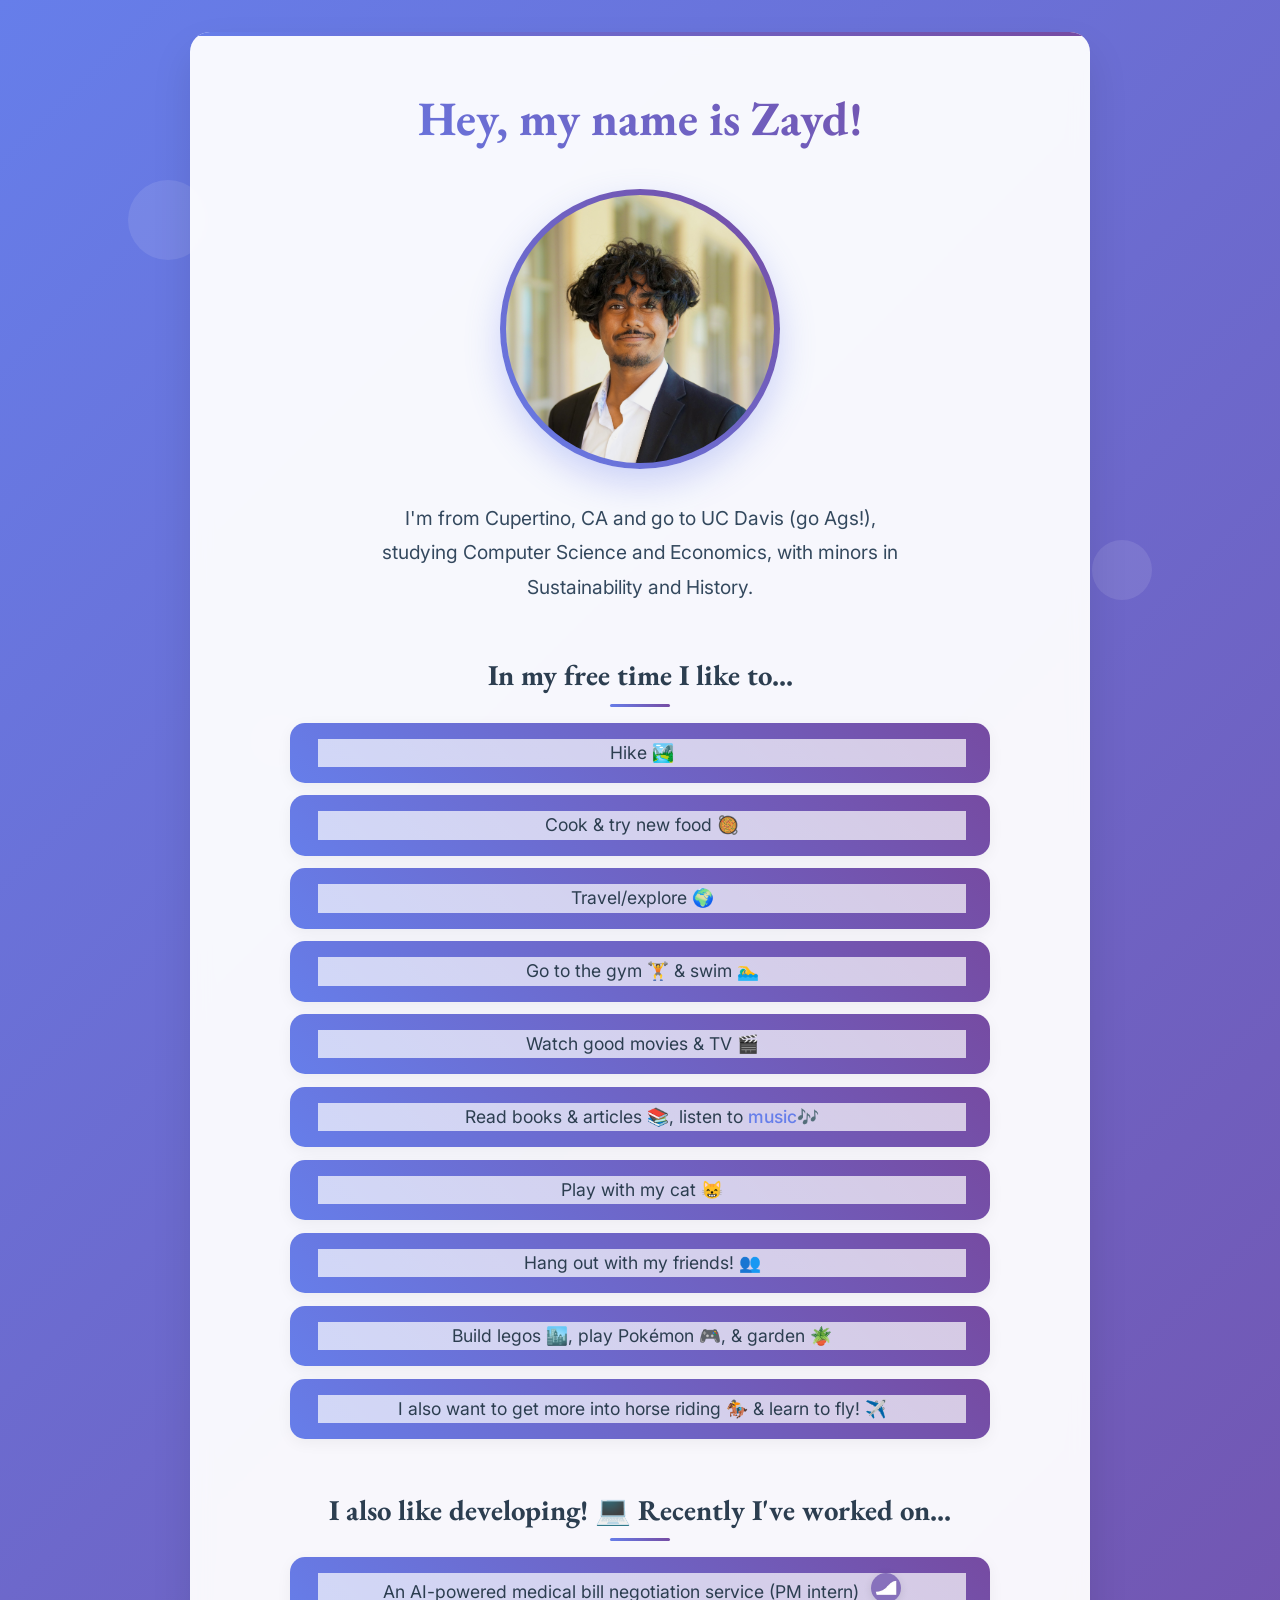
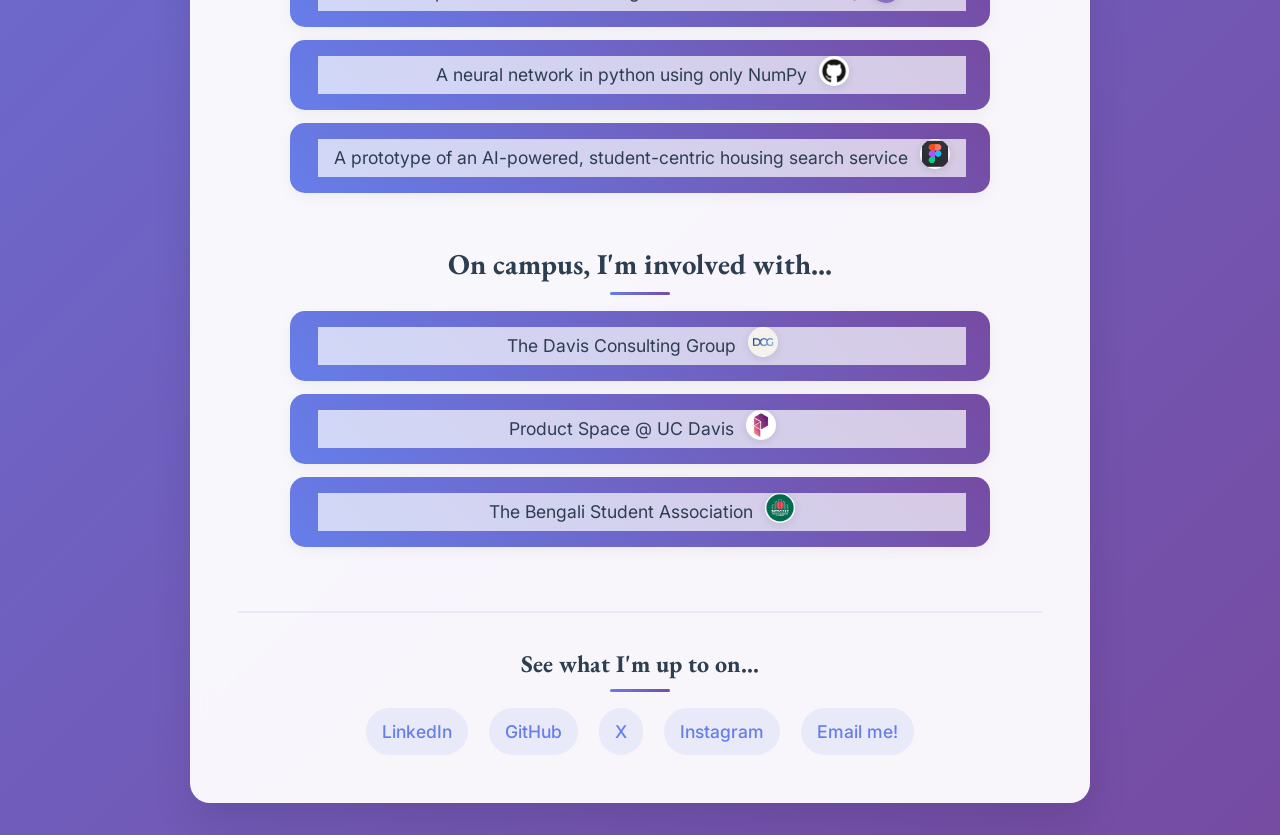
==== index.html @ a25a5124 "aesthetic update" ====
<!DOCTYPE html>
<html lang="en">
<head>
    <meta charset="UTF-8">
    <meta name="viewport" content="width=device-width, initial-scale=1.0">
    <title>Zayd Musa</title>
    <link rel="icon" type="image/x-icon" href="Images/Favicon.ico">
    <link rel="apple-touch-icon" sizes="300x300" type="image/png" href="Images/Favicon.png">
    <link href='https://fonts.googleapis.com/css?family=EB+Garamond:400,500,600,700&display=swap' rel='stylesheet'>
    <link href='https://fonts.googleapis.com/css2?family=Inter:wght@300;400;500;600;700&display=swap' rel='stylesheet'>
    
    <style>
        * {
            margin: 0;
            padding: 0;
            box-sizing: border-box;
        }

        body {
            font-family: 'Inter', -apple-system, BlinkMacSystemFont, sans-serif;
            line-height: 1.6;
            color: #2c3e50;
            background: linear-gradient(135deg, #667eea 0%, #764ba2 100%);
            min-height: 100vh;
            padding: 2rem 1rem;
        }

        .container {
            max-width: 900px;
            margin: 0 auto;
            background: rgba(255, 255, 255, 0.95);
            backdrop-filter: blur(10px);
            border-radius: 20px;
            padding: 3rem;
            box-shadow: 0 20px 40px rgba(0, 0, 0, 0.1);
            position: relative;
            overflow: hidden;
        }

        .container::before {
            content: '';
            position: absolute;
            top: 0;
            left: 0;
            right: 0;
            height: 4px;
            background: linear-gradient(90deg, #667eea, #764ba2, #f093fb, #f5576c);
            background-size: 300% 100%;
            animation: gradientShift 3s ease infinite;
        }

        @keyframes gradientShift {
            0%, 100% { background-position: 0% 50%; }
            50% { background-position: 100% 50%; }
        }

        h1, h2, h3 {
            font-family: 'EB Garamond', serif;
            text-align: center;
            margin-bottom: 1.5rem;
        }

        h1 {
            font-size: 3rem;
            font-weight: 700;
            background: linear-gradient(45deg, #667eea, #764ba2);
            -webkit-background-clip: text;
            -webkit-text-fill-color: transparent;
            background-clip: text;
            margin-bottom: 2rem;
        }

        h3 {
            font-size: 1.8rem;
            color: #2c3e50;
            margin-top: 3rem;
            margin-bottom: 1.5rem;
            position: relative;
        }

        h3::after {
            content: '';
            position: absolute;
            bottom: -8px;
            left: 50%;
            transform: translateX(-50%);
            width: 60px;
            height: 3px;
            background: linear-gradient(45deg, #667eea, #764ba2);
            border-radius: 2px;
        }

        .profile-section {
            text-align: center;
            margin-bottom: 3rem;
        }

        .headshot {
            width: 280px;
            height: 280px;
            border-radius: 50%;
            margin: 2rem auto;
            display: block;
            border: 6px solid transparent;
            background: linear-gradient(45deg, #667eea, #764ba2) border-box;
            box-shadow: 0 15px 35px rgba(102, 126, 234, 0.3);
            transition: transform 0.3s ease, box-shadow 0.3s ease;
        }

        .headshot:hover {
            transform: scale(1.05);
            box-shadow: 0 20px 40px rgba(102, 126, 234, 0.4);
        }

        .intro-text {
            font-size: 1.2rem;
            color: #34495e;
            max-width: 600px;
            margin: 0 auto;
            line-height: 1.8;
        }

        ul {
            list-style: none;
            padding: 0;
            max-width: 700px;
            margin: 0 auto;
        }

        li {
            background: rgba(255, 255, 255, 0.7);
            margin: 0.8rem 0;
            padding: 1rem 1.5rem;
            border-radius: 15px;
            display: flex;
            align-items: center;
            justify-content: center;
            font-size: 1.1rem;
            border-left: 4px solid transparent;
            background-image: linear-gradient(rgba(255, 255, 255, 0.7), rgba(255, 255, 255, 0.7)), 
                              linear-gradient(45deg, #667eea, #764ba2);
            background-origin: border-box;
            background-clip: content-box, border-box;
            transition: all 0.3s ease;
            box-shadow: 0 4px 15px rgba(0, 0, 0, 0.05);
        }

        li:hover {
            transform: translateX(10px);
            box-shadow: 0 8px 25px rgba(102, 126, 234, 0.15);
            background-image: linear-gradient(rgba(255, 255, 255, 0.9), rgba(255, 255, 255, 0.9)), 
                              linear-gradient(45deg, #667eea, #764ba2);
        }

        a {
            color: #667eea;
            text-decoration: none;
            font-weight: 500;
            transition: color 0.3s ease;
        }

        a:hover {
            color: #764ba2;
        }

        .logo-img {
            width: 30px;
            height: 30px;
            border-radius: 50%;
            margin-left: 12px;
            transition: transform 0.3s ease;
            box-shadow: 0 2px 8px rgba(0, 0, 0, 0.1);
        }

        .logo-img:hover {
            transform: scale(1.2);
        }

        footer {
            margin-top: 4rem;
            padding-top: 2rem;
            border-top: 2px solid rgba(102, 126, 234, 0.1);
            text-align: center;
        }

        footer h3 {
            margin-top: 0;
            font-size: 1.5rem;
        }

        footer p {
            font-size: 1.1rem;
            line-height: 1.8;
        }

        footer a {
            display: inline-block;
            margin: 0 0.5rem;
            padding: 0.5rem 1rem;
            background: rgba(102, 126, 234, 0.1);
            border-radius: 25px;
            transition: all 0.3s ease;
        }

        footer a:hover {
            background: linear-gradient(45deg, #667eea, #764ba2);
            color: white;
            transform: translateY(-2px);
        }

        .section {
            margin-bottom: 3rem;
        }

        @media (max-width: 768px) {
            .container {
                padding: 2rem 1.5rem;
                margin: 1rem;
            }
            
            h1 {
                font-size: 2.5rem;
            }
            
            .headshot {
                width: 220px;
                height: 220px;
            }
            
            .intro-text {
                font-size: 1.1rem;
            }
            
            li {
                padding: 0.8rem 1rem;
                font-size: 1rem;
            }
            
            li:hover {
                transform: translateX(5px);
            }
        }

        .floating-elements {
            position: fixed;
            top: 0;
            left: 0;
            width: 100%;
            height: 100%;
            pointer-events: none;
            z-index: -1;
        }

        .floating-circle {
            position: absolute;
            border-radius: 50%;
            background: rgba(255, 255, 255, 0.1);
            animation: float 6s ease-in-out infinite;
        }

        .circle-1 {
            width: 80px;
            height: 80px;
            top: 20%;
            left: 10%;
            animation-delay: 0s;
        }

        .circle-2 {
            width: 60px;
            height: 60px;
            top: 60%;
            right: 10%;
            animation-delay: 2s;
        }

        .circle-3 {
            width: 40px;
            height: 40px;
            top: 80%;
            left: 20%;
            animation-delay: 4s;
        }

        @keyframes float {
            0%, 100% { transform: translateY(0px); }
            50% { transform: translateY(-20px); }
        }
    </style>
</head>

<body>
    <div class="floating-elements">
        <div class="floating-circle circle-1"></div>
        <div class="floating-circle circle-2"></div>
        <div class="floating-circle circle-3"></div>
    </div>

    <div class="container">
        <div class="profile-section">
            <h1>Hey, my name is Zayd!</h1>
            <img src="Images/Headshot.JPG" alt="Headshot of me!" class="headshot">
            <p class="intro-text">I'm from Cupertino, CA and go to UC Davis (go Ags!), <br> studying Computer Science and Economics, with minors in Sustainability and History.</p>
        </div>

        <div class="section">
            <h3>In my free time I like to...</h3>
            <ul>
                <li>Hike 🏞️</li>
                <li>Cook & try new food 🥘</li>
                <li>Travel/explore 🌍</li>
                <li>Go to the gym 🏋 & swim 🏊‍♂️</li>
                <li>Watch good movies & TV 🎬</li>
                <li>Read books & articles 📚, listen to&nbsp;<a href="https://open.spotify.com/user/21czl2rhkkxbbmifrgestphey">music</a> 🎶</li>
                <li>Play with my cat 😸</li>
                <li>Hang out with my friends! 👥</li>
                <li>Build legos 🏙️, play Pokémon 🎮, & garden 🪴</li>
                <li>I also want to get more into horse riding 🏇 & learn to fly! ✈️</li>
            </ul>
        </div>

        <div class="section">
            <h3>I also like developing! 💻 Recently I've worked on...</h3>
            <ul>
                <li>An AI-powered medical bill negotiation service (PM intern) <a href="https://www.dorsal.fyi"><img src="Images/Dorsal.JPG" alt="Dorsal.fyi logo" class="logo-img"></a></li>
                <li>A neural network in python using only NumPy<a href="https://github.com/zaydmusa/Neural-Net"><img src="Images/Github.PNG" alt="Github logo" class="logo-img"></a></li>
                <li>A prototype of an AI-powered, student-centric housing search service<a href="https://www.figma.com/proto/2Mpd4uDIiq18kMgKXMiWyk/team-1-design?node-id=0-1&t=joiTOCJUZM8KwVTE-1"><img src="Images/Figma.JPG" alt="Figma logo" class="logo-img"></a></li>
            </ul>
        </div>

        <div class="section">
            <h3>On campus, I'm involved with...</h3>
            <ul>
                <li>The Davis Consulting Group<a href="https://www.davisconsultinggroup.org"><img src="Images/DCG.JPG" alt="DCG logo" class="logo-img"></a></li>
                <li>Product Space @ UC Davis<a href="https://www.davisproductspace.org"><img src="Images/ProductSpace.JPG" alt="PS logo" class="logo-img"></a></li>
                <li>The Bengali Student Association<a href="https://www.google.com/url?sa=t&source=web&rct=j&opi=89978449&url=https://www.instagram.com/bsaatdavis/%3Fhl%3Den&ved=2ahUKEwj1z-OzstONAxW8IjQIHX4_LMcQFnoECA0QAQ&usg=AOvVaw3eIP4vjd2nIXX_JK_w84wn"><img src="Images/BSA.JPG" alt="BSA logo" class="logo-img"></a></li>
            </ul>
        </div>

        <footer>
            <h3>See what I'm up to on...</h3>
            <p>
                <a href="https://www.linkedin.com/in/zayd-musa/">LinkedIn</a>
                <a href="https://github.com/zaydmusa">GitHub</a>
                <a href="https://www.x.com/zaydmusa">X</a>
                <a href="https://www.instagram.com/zayd.musa/">Instagram</a>
                <a href="mailto:zaydmusa.zm@gmail.com">Email me!</a>
            </p>
        </footer>
    </div>
</body>
</html>
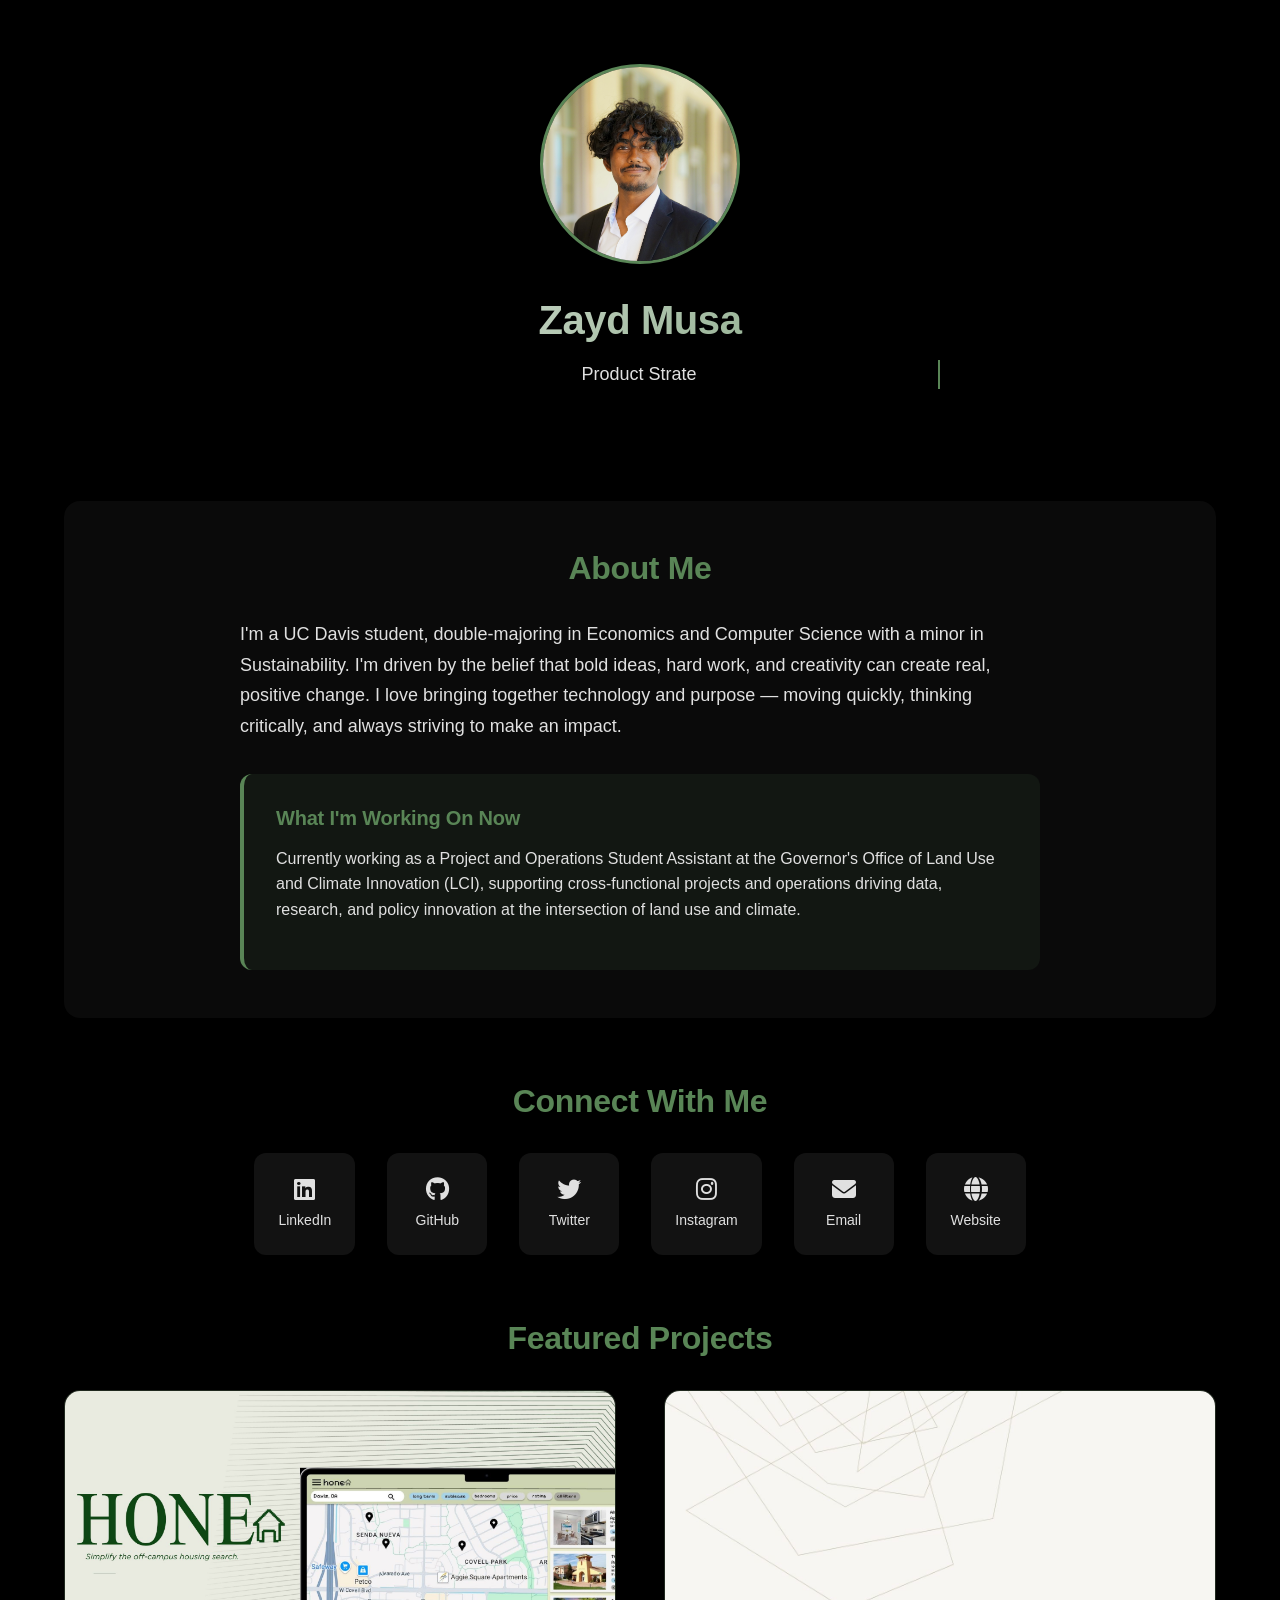
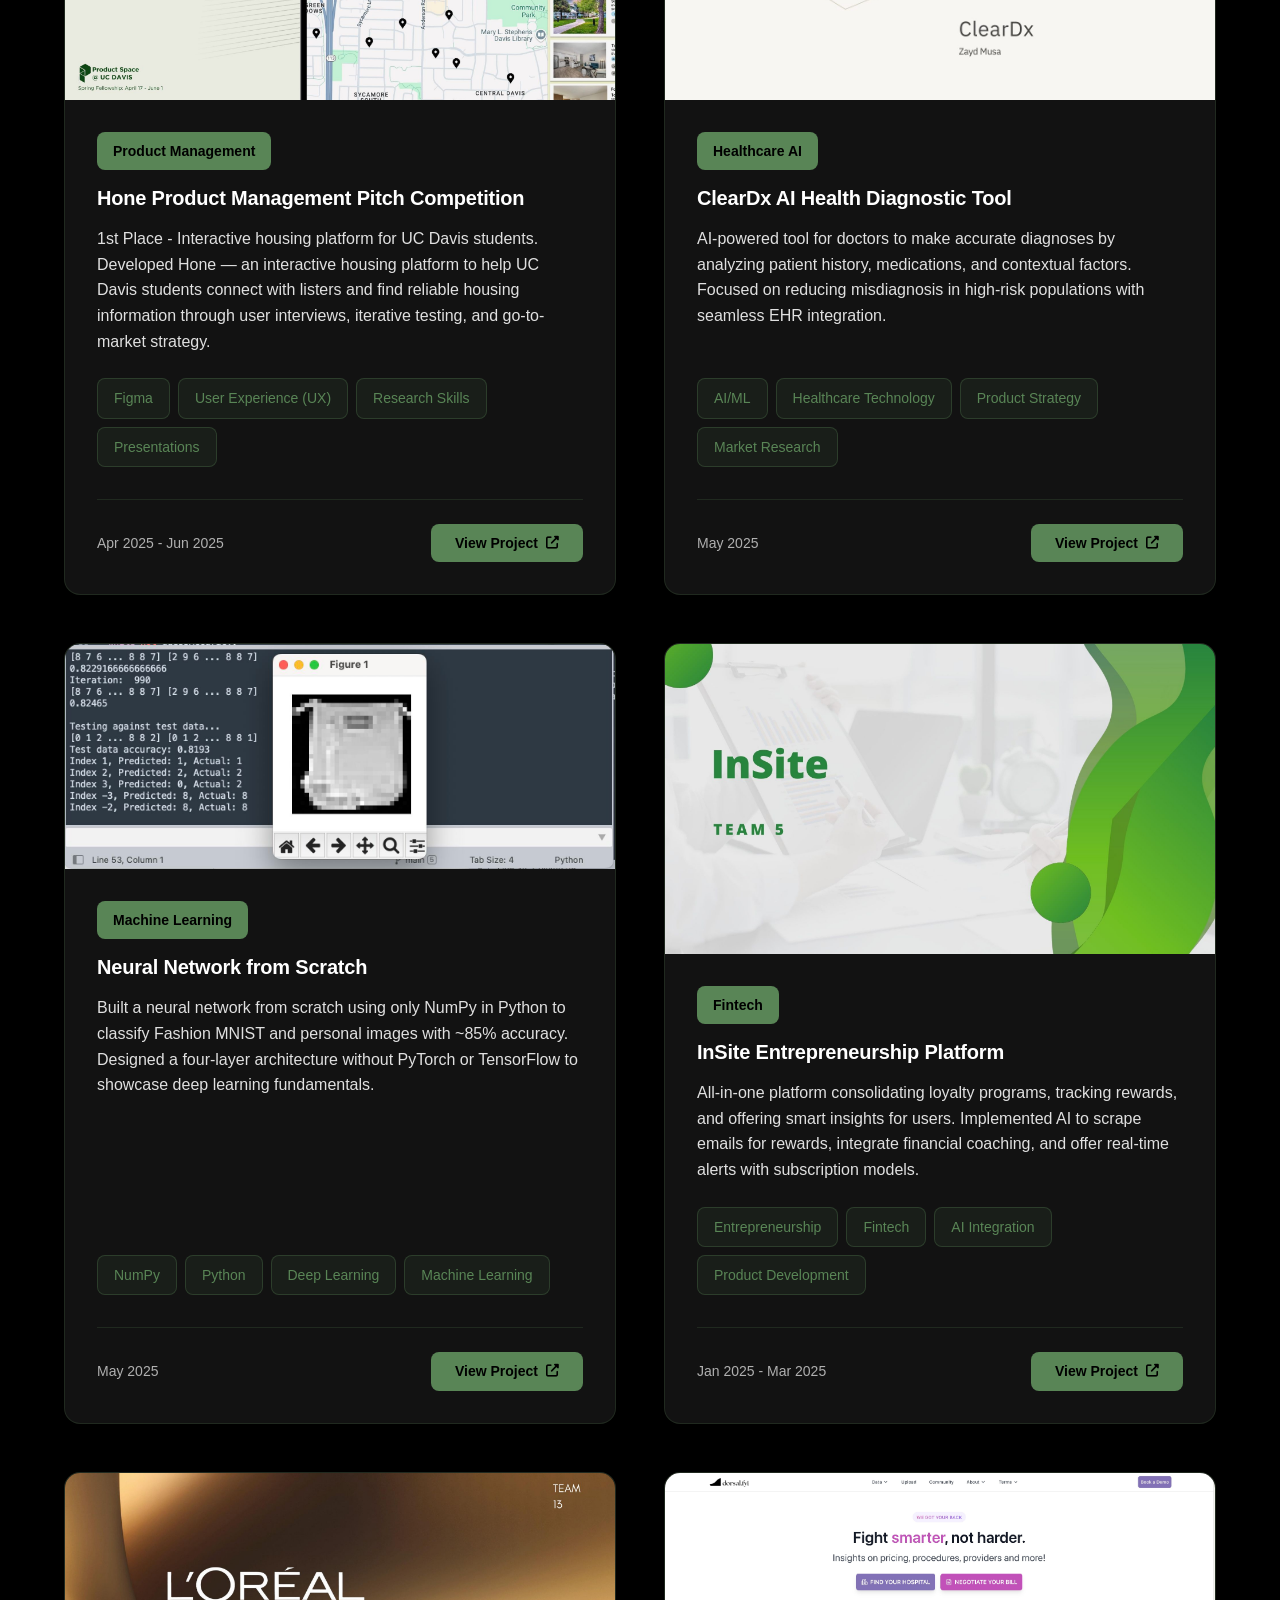
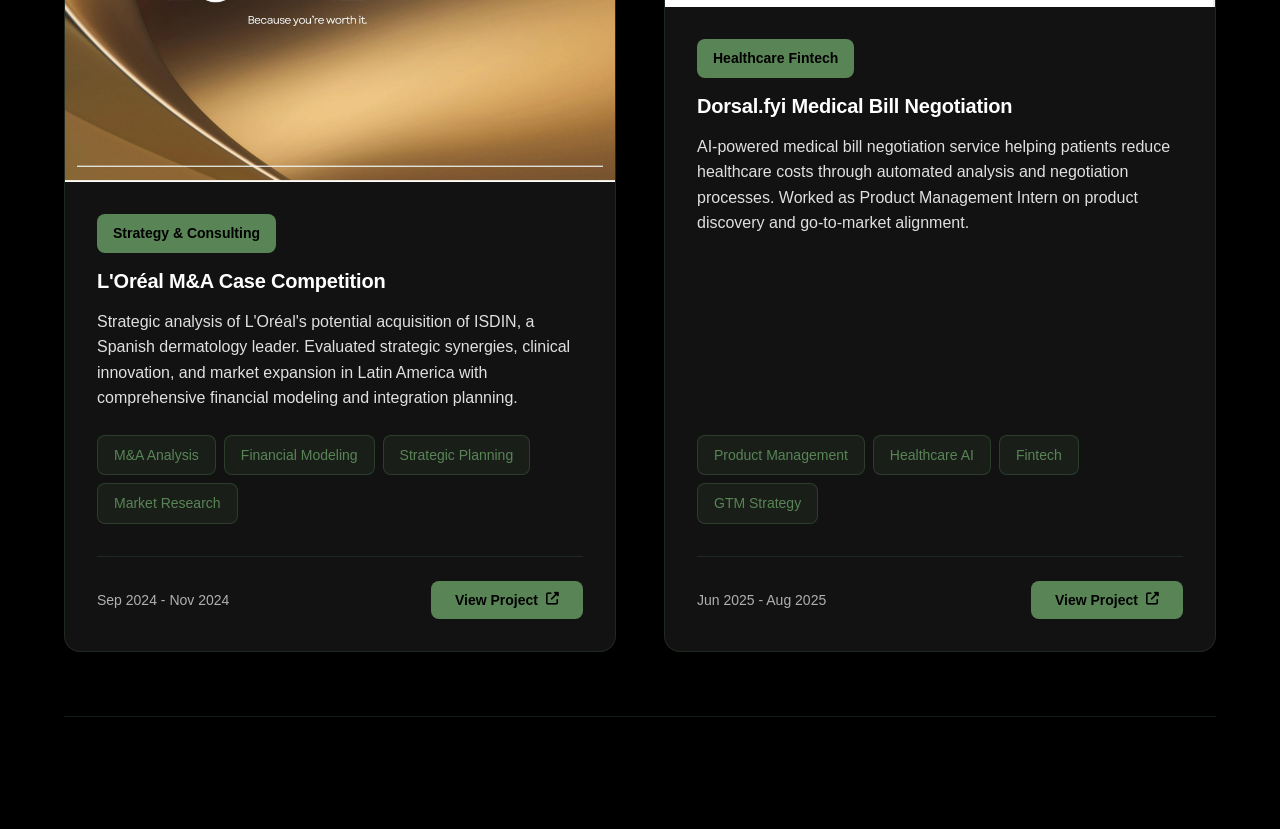
==== commit f8eab9ab: "Updated design & contents from summer." ====
--- a/index.html
+++ b/index.html
@@ -3,350 +3,282 @@
 <head>
     <meta charset="UTF-8">
     <meta name="viewport" content="width=device-width, initial-scale=1.0">
-    <title>Zayd Musa</title>
-    <link rel="icon" type="image/x-icon" href="Images/Favicon.ico">
-    <link rel="apple-touch-icon" sizes="300x300" type="image/png" href="Images/Favicon.png">
-    <link href='https://fonts.googleapis.com/css?family=EB+Garamond:400,500,600,700&display=swap' rel='stylesheet'>
-    <link href='https://fonts.googleapis.com/css2?family=Inter:wght@300;400;500;600;700&display=swap' rel='stylesheet'>
-    
-    <style>
-        * {
-            margin: 0;
-            padding: 0;
-            box-sizing: border-box;
-        }
-
-        body {
-            font-family: 'Inter', -apple-system, BlinkMacSystemFont, sans-serif;
-            line-height: 1.6;
-            color: #2c3e50;
-            background: linear-gradient(135deg, #667eea 0%, #764ba2 100%);
-            min-height: 100vh;
-            padding: 2rem 1rem;
-        }
-
-        .container {
-            max-width: 900px;
-            margin: 0 auto;
-            background: rgba(255, 255, 255, 0.95);
-            backdrop-filter: blur(10px);
-            border-radius: 20px;
-            padding: 3rem;
-            box-shadow: 0 20px 40px rgba(0, 0, 0, 0.1);
-            position: relative;
-            overflow: hidden;
-        }
-
-        .container::before {
-            content: '';
-            position: absolute;
-            top: 0;
-            left: 0;
-            right: 0;
-            height: 4px;
-            background: linear-gradient(90deg, #667eea, #764ba2, #f093fb, #f5576c);
-            background-size: 300% 100%;
-            animation: gradientShift 3s ease infinite;
-        }
-
-        @keyframes gradientShift {
-            0%, 100% { background-position: 0% 50%; }
-            50% { background-position: 100% 50%; }
-        }
-
-        h1, h2, h3 {
-            font-family: 'EB Garamond', serif;
-            text-align: center;
-            margin-bottom: 1.5rem;
-        }
-
-        h1 {
-            font-size: 3rem;
-            font-weight: 700;
-            background: linear-gradient(45deg, #667eea, #764ba2);
-            -webkit-background-clip: text;
-            -webkit-text-fill-color: transparent;
-            background-clip: text;
-            margin-bottom: 2rem;
-        }
-
-        h3 {
-            font-size: 1.8rem;
-            color: #2c3e50;
-            margin-top: 3rem;
-            margin-bottom: 1.5rem;
-            position: relative;
-        }
-
-        h3::after {
-            content: '';
-            position: absolute;
-            bottom: -8px;
-            left: 50%;
-            transform: translateX(-50%);
-            width: 60px;
-            height: 3px;
-            background: linear-gradient(45deg, #667eea, #764ba2);
-            border-radius: 2px;
-        }
-
-        .profile-section {
-            text-align: center;
-            margin-bottom: 3rem;
-        }
-
-        .headshot {
-            width: 280px;
-            height: 280px;
-            border-radius: 50%;
-            margin: 2rem auto;
-            display: block;
-            border: 6px solid transparent;
-            background: linear-gradient(45deg, #667eea, #764ba2) border-box;
-            box-shadow: 0 15px 35px rgba(102, 126, 234, 0.3);
-            transition: transform 0.3s ease, box-shadow 0.3s ease;
-        }
-
-        .headshot:hover {
-            transform: scale(1.05);
-            box-shadow: 0 20px 40px rgba(102, 126, 234, 0.4);
-        }
-
-        .intro-text {
-            font-size: 1.2rem;
-            color: #34495e;
-            max-width: 600px;
-            margin: 0 auto;
-            line-height: 1.8;
-        }
-
-        ul {
-            list-style: none;
-            padding: 0;
-            max-width: 700px;
-            margin: 0 auto;
-        }
-
-        li {
-            background: rgba(255, 255, 255, 0.7);
-            margin: 0.8rem 0;
-            padding: 1rem 1.5rem;
-            border-radius: 15px;
-            display: flex;
-            align-items: center;
-            justify-content: center;
-            font-size: 1.1rem;
-            border-left: 4px solid transparent;
-            background-image: linear-gradient(rgba(255, 255, 255, 0.7), rgba(255, 255, 255, 0.7)), 
-                              linear-gradient(45deg, #667eea, #764ba2);
-            background-origin: border-box;
-            background-clip: content-box, border-box;
-            transition: all 0.3s ease;
-            box-shadow: 0 4px 15px rgba(0, 0, 0, 0.05);
-        }
-
-        li:hover {
-            transform: translateX(10px);
-            box-shadow: 0 8px 25px rgba(102, 126, 234, 0.15);
-            background-image: linear-gradient(rgba(255, 255, 255, 0.9), rgba(255, 255, 255, 0.9)), 
-                              linear-gradient(45deg, #667eea, #764ba2);
-        }
-
-        a {
-            color: #667eea;
-            text-decoration: none;
-            font-weight: 500;
-            transition: color 0.3s ease;
-        }
-
-        a:hover {
-            color: #764ba2;
-        }
-
-        .logo-img {
-            width: 30px;
-            height: 30px;
-            border-radius: 50%;
-            margin-left: 12px;
-            transition: transform 0.3s ease;
-            box-shadow: 0 2px 8px rgba(0, 0, 0, 0.1);
-        }
-
-        .logo-img:hover {
-            transform: scale(1.2);
-        }
-
-        footer {
-            margin-top: 4rem;
-            padding-top: 2rem;
-            border-top: 2px solid rgba(102, 126, 234, 0.1);
-            text-align: center;
-        }
-
-        footer h3 {
-            margin-top: 0;
-            font-size: 1.5rem;
-        }
-
-        footer p {
-            font-size: 1.1rem;
-            line-height: 1.8;
-        }
-
-        footer a {
-            display: inline-block;
-            margin: 0 0.5rem;
-            padding: 0.5rem 1rem;
-            background: rgba(102, 126, 234, 0.1);
-            border-radius: 25px;
-            transition: all 0.3s ease;
-        }
-
-        footer a:hover {
-            background: linear-gradient(45deg, #667eea, #764ba2);
-            color: white;
-            transform: translateY(-2px);
-        }
-
-        .section {
-            margin-bottom: 3rem;
-        }
-
-        @media (max-width: 768px) {
-            .container {
-                padding: 2rem 1.5rem;
-                margin: 1rem;
-            }
+    <title>Zayd Musa - Product Strategy & Growth</title>
+    <link rel="stylesheet" href="style.css">
+    <!-- Font Awesome for social media icons -->
+    <link rel="stylesheet" href="https://cdnjs.cloudflare.com/ajax/libs/font-awesome/6.4.0/css/all.min.css">
+</head>
+<body>
+    <!-- Main container for the entire website -->
+    <div class="container">
+        
+        <!-- HEADER SECTION: Contains headshot and name -->
+        <header class="header-section">
+            <!-- Circular headshot placeholder with sage green border -->
+            <div class="headshot-container">
+                <div class="headshot-placeholder">
+                    <img src="Images/Headshot.JPG" alt="Headshot" style="width: 100%; height: 100%; object-fit: cover; border-radius: 50%;" />
+                </div>
+            </div>
             
-            h1 {
-                font-size: 2.5rem;
-            }
+            <!-- Main name and title -->
+            <h1 class="name">Zayd Musa</h1>
+            <p class="title">Product Strategy & Growth | CS, Econ, & Sustainability @ UC Davis</p>
+        </header>
+
+        <!-- ABOUT SECTION: Personal description and current work -->
+        <section class="about-section">
+            <h2 class="section-heading">About Me</h2>
             
-            .headshot {
-                width: 220px;
-                height: 220px;
-            }
+            <!-- Personal interests and background -->
+            <div class="about-content">
+                <p class="about-description">
+                    I'm a UC Davis student, double-majoring in Economics and Computer Science with a minor in Sustainability. 
+                    I'm driven by the belief that bold ideas, hard work, and creativity can create real, positive change. 
+                    I love bringing together technology and purpose — moving quickly, thinking critically, and always striving to make an impact.
+                </p>
+                
+                <!-- Current work information -->
+                <div class="current-work">
+                    <h3>What I'm Working On Now</h3>
+                    <p>
+                        Currently working as a Project and Operations Student Assistant at the Governor's Office of Land Use and Climate Innovation (LCI), 
+                        supporting cross-functional projects and operations driving data, research, and policy innovation at the intersection of land use and climate.
+                    </p>
+                </div>
+            </div>
+        </section>
+
+        <!-- SOCIAL LINKS SECTION: Row of social media icons -->
+        <section class="social-section">
+            <h2 class="section-heading">Connect With Me</h2>
+            <div class="social-links">
+                <!-- LinkedIn -->
+                <a href="https://www.linkedin.com/in/zayd-musa/" target="_blank" class="social-link" title="LinkedIn">
+                    <i class="fab fa-linkedin"></i>
+                    <span>LinkedIn</span>
+                </a>
+                
+                <!-- GitHub -->
+                <a href="https://github.com/zaydmusa" target="_blank" class="social-link" title="GitHub">
+                    <i class="fab fa-github"></i>
+                    <span>GitHub</span>
+                </a>
+                
+                <!-- Twitter -->
+                <a href="https://www.x.com/zaydmusa" target="_blank" class="social-link" title="Twitter">
+                    <i class="fab fa-twitter"></i>
+                    <span>Twitter</span>
+                </a>
+                
+                <!-- Instagram -->
+                <a href="https://www.instagram.com/zayd.musa/" target="_blank" class="social-link" title="Instagram">
+                    <i class="fab fa-instagram"></i>
+                    <span>Instagram</span>
+                </a>
+                
+                <!-- Email -->
+                <a href="mailto:zaydmusa.zm@gmail.com" class="social-link" title="Email">
+                    <i class="fas fa-envelope"></i>
+                    <span>Email</span>
+                </a>
+                
+                <!-- Website -->
+                <a href="https://zaydmusa.com" target="_blank" class="social-link" title="Website">
+                    <i class="fas fa-globe"></i>
+                    <span>Website</span>
+                </a>
+            </div>
+        </section>
+
+        <!-- PROJECTS SECTION: Grid of project showcase blocks -->
+        <section class="projects-section">
+            <h2 class="section-heading">Featured Projects</h2>
             
-            .intro-text {
-                font-size: 1.1rem;
-            }
-            
-            li {
-                padding: 0.8rem 1rem;
-                font-size: 1rem;
-            }
-            
-            li:hover {
-                transform: translateX(5px);
-            }
-        }
-
-        .floating-elements {
-            position: fixed;
-            top: 0;
-            left: 0;
-            width: 100%;
-            height: 100%;
-            pointer-events: none;
-            z-index: -1;
-        }
-
-        .floating-circle {
-            position: absolute;
-            border-radius: 50%;
-            background: rgba(255, 255, 255, 0.1);
-            animation: float 6s ease-in-out infinite;
-        }
-
-        .circle-1 {
-            width: 80px;
-            height: 80px;
-            top: 20%;
-            left: 10%;
-            animation-delay: 0s;
-        }
-
-        .circle-2 {
-            width: 60px;
-            height: 60px;
-            top: 60%;
-            right: 10%;
-            animation-delay: 2s;
-        }
-
-        .circle-3 {
-            width: 40px;
-            height: 40px;
-            top: 80%;
-            left: 20%;
-            animation-delay: 4s;
-        }
-
-        @keyframes float {
-            0%, 100% { transform: translateY(0px); }
-            50% { transform: translateY(-20px); }
-        }
-    </style>
-</head>
-
-<body>
-    <div class="floating-elements">
-        <div class="floating-circle circle-1"></div>
-        <div class="floating-circle circle-2"></div>
-        <div class="floating-circle circle-3"></div>
+            <!-- Projects grid container (2 projects per row) -->
+            <div class="projects-grid">
+                
+                <!-- Project 1: Hone Product Management Competition -->
+                <div class="project-card">
+                    <img src="Images/Hone.JPG">
+                    
+                    <div class="project-content">
+                        <div class="project-category">Product Management</div>
+                        <h3 class="project-title">Hone Product Management Pitch Competition</h3>
+                        <p class="project-description">
+                            1st Place - Interactive housing platform for UC Davis students. Developed Hone — an interactive housing platform 
+                            to help UC Davis students connect with listers and find reliable housing information through user interviews, 
+                            iterative testing, and go-to-market strategy.
+                        </p>
+                        
+                        <!-- Skills used -->
+                        <div class="project-skills">
+                            <span class="skill-tag">Figma</span>
+                            <span class="skill-tag">User Experience (UX)</span>
+                            <span class="skill-tag">Research Skills</span>
+                            <span class="skill-tag">Presentations</span>
+                        </div>
+                        
+                        <div class="project-footer">
+                            <span class="project-date">Apr 2025 - Jun 2025</span>
+                            <a href="https://www.figma.com/proto/2Mpd4uDIiq18kMgKXMiWyk/team-1-design?node-id=0-1&t=joiTOCJUZM8KwVTE-1" target="_blank" class="project-link">
+                                View Project <i class="fas fa-external-link-alt"></i>
+                            </a>
+                        </div>
+                    </div>
+                </div>
+
+                <!-- Project 2: ClearDx AI Health Diagnostic Tool -->
+                <div class="project-card">
+                    <img src="Images/ClearDx.JPG">
+                    
+                    <div class="project-content">
+                        <div class="project-category">Healthcare AI</div>
+                        <h3 class="project-title">ClearDx AI Health Diagnostic Tool</h3>
+                        <p class="project-description">
+                            AI-powered tool for doctors to make accurate diagnoses by analyzing patient history, medications, and contextual factors. 
+                            Focused on reducing misdiagnosis in high-risk populations with seamless EHR integration.
+                        </p>
+                        
+                        <div class="project-skills">
+                            <span class="skill-tag">AI/ML</span>
+                            <span class="skill-tag">Healthcare Technology</span>
+                            <span class="skill-tag">Product Strategy</span>
+                            <span class="skill-tag">Market Research</span>
+                        </div>
+                        
+                        <div class="project-footer">
+                            <span class="project-date">May 2025</span>
+                            <a href="https://www.figma.com/design/3phhO7fYodpv6QmaQcX4Fr/EHR-Design?m=auto&t=DE0EamYxsFSl6hFn-1" class="project-link">
+                                View Project <i class="fas fa-external-link-alt"></i>
+                            </a>
+                        </div>
+                    </div>
+                </div>
+
+                <!-- Project 3: Neural Network from Scratch -->
+                <div class="project-card">
+                    <img src="Images/NN.JPG">
+                    
+                    <div class="project-content">
+                        <div class="project-category">Machine Learning</div>
+                        <h3 class="project-title">Neural Network from Scratch</h3>
+                        <p class="project-description">
+                            Built a neural network from scratch using only NumPy in Python to classify Fashion MNIST and personal images 
+                            with ~85% accuracy. Designed a four-layer architecture without PyTorch or TensorFlow to showcase deep learning fundamentals.
+                        </p>
+                        
+                        <div class="project-skills">
+                            <span class="skill-tag">NumPy</span>
+                            <span class="skill-tag">Python</span>
+                            <span class="skill-tag">Deep Learning</span>
+                            <span class="skill-tag">Machine Learning</span>
+                        </div>
+                        
+                        <div class="project-footer">
+                            <span class="project-date">May 2025</span>
+                            <a href="https://github.com/zaydmusa/Neural-Net" target="_blank" class="project-link">
+                                View Project <i class="fas fa-external-link-alt"></i>
+                            </a>
+                        </div>
+                    </div>
+                </div>
+
+                <!-- Project 4: InSite Entrepreneurship Platform -->
+                <div class="project-card">
+                    <img src="Images/InSite.JPG">
+                    
+                    <div class="project-content">
+                        <div class="project-category">Fintech</div>
+                        <h3 class="project-title">InSite Entrepreneurship Platform</h3>
+                        <p class="project-description">
+                            All-in-one platform consolidating loyalty programs, tracking rewards, and offering smart insights for users. 
+                            Implemented AI to scrape emails for rewards, integrate financial coaching, and offer real-time alerts with subscription models.
+                        </p>
+                        
+                        <div class="project-skills">
+                            <span class="skill-tag">Entrepreneurship</span>
+                            <span class="skill-tag">Fintech</span>
+                            <span class="skill-tag">AI Integration</span>
+                            <span class="skill-tag">Product Development</span>
+                        </div>
+                        
+                        <div class="project-footer">
+                            <span class="project-date">Jan 2025 - Mar 2025</span>
+                            <a href="https://www.canva.com/design/DAGx8JHGpIM/gRdb3ew2-ASeh09VRLH3aQ/edit?utm_content=DAGx8JHGpIM&utm_campaign=designshare&utm_medium=link2&utm_source=sharebutton" class="project-link">
+                                View Project <i class="fas fa-external-link-alt"></i>
+                            </a>
+                        </div>
+                    </div>
+                </div>
+
+                <!-- Project 5: L'Oréal M&A Case Competition -->
+                <div class="project-card">
+                    <img src="Images/LOreal.JPG">
+                    
+                    <div class="project-content">
+                        <div class="project-category">Strategy & Consulting</div>
+                        <h3 class="project-title">L'Oréal M&A Case Competition</h3>
+                        <p class="project-description">
+                            Strategic analysis of L'Oréal's potential acquisition of ISDIN, a Spanish dermatology leader. 
+                            Evaluated strategic synergies, clinical innovation, and market expansion in Latin America with comprehensive 
+                            financial modeling and integration planning.
+                        </p>
+                        
+                        <div class="project-skills">
+                            <span class="skill-tag">M&A Analysis</span>
+                            <span class="skill-tag">Financial Modeling</span>
+                            <span class="skill-tag">Strategic Planning</span>
+                            <span class="skill-tag">Market Research</span>
+                        </div>
+                        
+                        <div class="project-footer">
+                            <span class="project-date">Sep 2024 - Nov 2024</span>
+                            <a href="https://www.canva.com/design/DAGx8NAcoW8/726YGlyaQfcMvyfkZH9JQQ/edit?utm_content=DAGx8NAcoW8&utm_campaign=designshare&utm_medium=link2&utm_source=sharebutton" class="project-link">
+                                View Project <i class="fas fa-external-link-alt"></i>
+                            </a>
+                        </div>
+                    </div>
+                </div>
+
+                <!-- Project 6: Dorsal.fyi Medical Bill Negotiation -->
+                <div class="project-card">
+                    <img src="Images/DorsalProj.JPG">
+                    
+                    <div class="project-content">
+                        <div class="project-category">Healthcare Fintech</div>
+                        <h3 class="project-title">Dorsal.fyi Medical Bill Negotiation</h3>
+                        <p class="project-description">
+                            AI-powered medical bill negotiation service helping patients reduce healthcare costs through automated analysis 
+                            and negotiation processes. Worked as Product Management Intern on product discovery and go-to-market alignment.
+                        </p>
+                        
+                        <div class="project-skills">
+                            <span class="skill-tag">Product Management</span>
+                            <span class="skill-tag">Healthcare AI</span>
+                            <span class="skill-tag">Fintech</span>
+                            <span class="skill-tag">GTM Strategy</span>
+                        </div>
+                        
+                        <div class="project-footer">
+                            <span class="project-date">Jun 2025 - Aug 2025</span>
+                            <a href="https://www.dorsal.fyi" target="_blank" class="project-link">
+                                View Project <i class="fas fa-external-link-alt"></i>
+                            </a>
+                        </div>
+                    </div>
+                </div>
+                
+            </div>
+        </section>
+
+        <!-- FOOTER -->
+        <footer class="footer">
+            <p></p>
+        </footer>
+        
     </div>
 
-    <div class="container">
-        <div class="profile-section">
-            <h1>Hey, my name is Zayd!</h1>
-            <img src="Images/Headshot.JPG" alt="Headshot of me!" class="headshot">
-            <p class="intro-text">I'm from Cupertino, CA and go to UC Davis (go Ags!), <br> studying Computer Science and Economics, with minors in Sustainability and History.</p>
-        </div>
-
-        <div class="section">
-            <h3>In my free time I like to...</h3>
-            <ul>
-                <li>Hike 🏞️</li>
-                <li>Cook & try new food 🥘</li>
-                <li>Travel/explore 🌍</li>
-                <li>Go to the gym 🏋 & swim 🏊‍♂️</li>
-                <li>Watch good movies & TV 🎬</li>
-                <li>Read books & articles 📚, listen to&nbsp;<a href="https://open.spotify.com/user/21czl2rhkkxbbmifrgestphey">music</a> 🎶</li>
-                <li>Play with my cat 😸</li>
-                <li>Hang out with my friends! 👥</li>
-                <li>Build legos 🏙️, play Pokémon 🎮, & garden 🪴</li>
-                <li>I also want to get more into horse riding 🏇 & learn to fly! ✈️</li>
-            </ul>
-        </div>
-
-        <div class="section">
-            <h3>I also like developing! 💻 Recently I've worked on...</h3>
-            <ul>
-                <li>An AI-powered medical bill negotiation service (PM intern) <a href="https://www.dorsal.fyi"><img src="Images/Dorsal.JPG" alt="Dorsal.fyi logo" class="logo-img"></a></li>
-                <li>A neural network in python using only NumPy<a href="https://github.com/zaydmusa/Neural-Net"><img src="Images/Github.PNG" alt="Github logo" class="logo-img"></a></li>
-                <li>A prototype of an AI-powered, student-centric housing search service<a href="https://www.figma.com/proto/2Mpd4uDIiq18kMgKXMiWyk/team-1-design?node-id=0-1&t=joiTOCJUZM8KwVTE-1"><img src="Images/Figma.JPG" alt="Figma logo" class="logo-img"></a></li>
-            </ul>
-        </div>
-
-        <div class="section">
-            <h3>On campus, I'm involved with...</h3>
-            <ul>
-                <li>The Davis Consulting Group<a href="https://www.davisconsultinggroup.org"><img src="Images/DCG.JPG" alt="DCG logo" class="logo-img"></a></li>
-                <li>Product Space @ UC Davis<a href="https://www.davisproductspace.org"><img src="Images/ProductSpace.JPG" alt="PS logo" class="logo-img"></a></li>
-                <li>The Bengali Student Association<a href="https://www.google.com/url?sa=t&source=web&rct=j&opi=89978449&url=https://www.instagram.com/bsaatdavis/%3Fhl%3Den&ved=2ahUKEwj1z-OzstONAxW8IjQIHX4_LMcQFnoECA0QAQ&usg=AOvVaw3eIP4vjd2nIXX_JK_w84wn"><img src="Images/BSA.JPG" alt="BSA logo" class="logo-img"></a></li>
-            </ul>
-        </div>
-
-        <footer>
-            <h3>See what I'm up to on...</h3>
-            <p>
-                <a href="https://www.linkedin.com/in/zayd-musa/">LinkedIn</a>
-                <a href="https://github.com/zaydmusa">GitHub</a>
-                <a href="https://www.x.com/zaydmusa">X</a>
-                <a href="https://www.instagram.com/zayd.musa/">Instagram</a>
-                <a href="mailto:zaydmusa.zm@gmail.com">Email me!</a>
-            </p>
-        </footer>
-    </div>
+    <script src="app.js"></script>
 </body>
-</html>
+</html>
--- a/style.css
+++ b/style.css
@@ -0,0 +1,1275 @@
+:root {
+  /* Primitive Color Tokens */
+  --color-white: rgba(255, 255, 255, 1);
+  --color-black: rgba(0, 0, 0, 1);
+  --color-cream-50: rgba(252, 252, 249, 1);
+  --color-cream-100: rgba(255, 255, 253, 1);
+  --color-gray-200: rgba(245, 245, 245, 1);
+  --color-gray-300: rgba(167, 169, 169, 1);
+  --color-gray-400: rgba(119, 124, 124, 1);
+  --color-slate-500: rgba(98, 108, 113, 1);
+  --color-brown-600: rgba(94, 82, 64, 1);
+  --color-charcoal-700: rgba(31, 33, 33, 1);
+  --color-charcoal-800: rgba(38, 40, 40, 1);
+  --color-slate-900: rgba(19, 52, 59, 1);
+  --color-teal-300: rgba(50, 184, 198, 1);
+  --color-teal-400: rgba(45, 166, 178, 1);
+  --color-teal-500: rgba(33, 128, 141, 1);
+  --color-teal-600: rgba(29, 116, 128, 1);
+  --color-teal-700: rgba(26, 104, 115, 1);
+  --color-teal-800: rgba(41, 150, 161, 1);
+  --color-red-400: rgba(255, 84, 89, 1);
+  --color-red-500: rgba(192, 21, 47, 1);
+  --color-orange-400: rgba(230, 129, 97, 1);
+  --color-orange-500: rgba(168, 75, 47, 1);
+
+  /* RGB versions for opacity control */
+  --color-brown-600-rgb: 94, 82, 64;
+  --color-teal-500-rgb: 33, 128, 141;
+  --color-slate-900-rgb: 19, 52, 59;
+  --color-slate-500-rgb: 98, 108, 113;
+  --color-red-500-rgb: 192, 21, 47;
+  --color-red-400-rgb: 255, 84, 89;
+  --color-orange-500-rgb: 168, 75, 47;
+  --color-orange-400-rgb: 230, 129, 97;
+
+  /* Background color tokens (Light Mode) */
+  --color-bg-1: rgba(59, 130, 246, 0.08); /* Light blue */
+  --color-bg-2: rgba(245, 158, 11, 0.08); /* Light yellow */
+  --color-bg-3: rgba(34, 197, 94, 0.08); /* Light green */
+  --color-bg-4: rgba(239, 68, 68, 0.08); /* Light red */
+  --color-bg-5: rgba(147, 51, 234, 0.08); /* Light purple */
+  --color-bg-6: rgba(249, 115, 22, 0.08); /* Light orange */
+  --color-bg-7: rgba(236, 72, 153, 0.08); /* Light pink */
+  --color-bg-8: rgba(6, 182, 212, 0.08); /* Light cyan */
+
+  /* Semantic Color Tokens (Light Mode) */
+  --color-background: var(--color-cream-50);
+  --color-surface: var(--color-cream-100);
+  --color-text: var(--color-slate-900);
+  --color-text-secondary: var(--color-slate-500);
+  --color-primary: var(--color-teal-500);
+  --color-primary-hover: var(--color-teal-600);
+  --color-primary-active: var(--color-teal-700);
+  --color-secondary: rgba(var(--color-brown-600-rgb), 0.12);
+  --color-secondary-hover: rgba(var(--color-brown-600-rgb), 0.2);
+  --color-secondary-active: rgba(var(--color-brown-600-rgb), 0.25);
+  --color-border: rgba(var(--color-brown-600-rgb), 0.2);
+  --color-btn-primary-text: var(--color-cream-50);
+  --color-card-border: rgba(var(--color-brown-600-rgb), 0.12);
+  --color-card-border-inner: rgba(var(--color-brown-600-rgb), 0.12);
+  --color-error: var(--color-red-500);
+  --color-success: var(--color-teal-500);
+  --color-warning: var(--color-orange-500);
+  --color-info: var(--color-slate-500);
+  --color-focus-ring: rgba(var(--color-teal-500-rgb), 0.4);
+  --color-select-caret: rgba(var(--color-slate-900-rgb), 0.8);
+
+  /* Common style patterns */
+  --focus-ring: 0 0 0 3px var(--color-focus-ring);
+  --focus-outline: 2px solid var(--color-primary);
+  --status-bg-opacity: 0.15;
+  --status-border-opacity: 0.25;
+  --select-caret-light: url("data:image/svg+xml,%3Csvg xmlns='http://www.w3.org/2000/svg' width='16' height='16' viewBox='0 0 24 24' fill='none' stroke='%23134252' stroke-width='2' stroke-linecap='round' stroke-linejoin='round'%3E%3Cpolyline points='6 9 12 15 18 9'%3E%3C/polyline%3E%3C/svg%3E");
+  --select-caret-dark: url("data:image/svg+xml,%3Csvg xmlns='http://www.w3.org/2000/svg' width='16' height='16' viewBox='0 0 24 24' fill='none' stroke='%23f5f5f5' stroke-width='2' stroke-linecap='round' stroke-linejoin='round'%3E%3Cpolyline points='6 9 12 15 18 9'%3E%3C/polyline%3E%3C/svg%3E");
+
+  /* RGB versions for opacity control */
+  --color-success-rgb: 33, 128, 141;
+  --color-error-rgb: 192, 21, 47;
+  --color-warning-rgb: 168, 75, 47;
+  --color-info-rgb: 98, 108, 113;
+
+  /* Typography */
+  --font-family-base: "FKGroteskNeue", "Geist", "Inter", -apple-system,
+    BlinkMacSystemFont, "Segoe UI", Roboto, sans-serif;
+  --font-family-mono: "Berkeley Mono", ui-monospace, SFMono-Regular, Menlo,
+    Monaco, Consolas, monospace;
+  --font-size-xs: 11px;
+  --font-size-sm: 12px;
+  --font-size-base: 14px;
+  --font-size-md: 14px;
+  --font-size-lg: 16px;
+  --font-size-xl: 18px;
+  --font-size-2xl: 20px;
+  --font-size-3xl: 24px;
+  --font-size-4xl: 30px;
+  --font-weight-normal: 400;
+  --font-weight-medium: 500;
+  --font-weight-semibold: 550;
+  --font-weight-bold: 600;
+  --line-height-tight: 1.2;
+  --line-height-normal: 1.5;
+  --letter-spacing-tight: -0.01em;
+
+  /* Spacing */
+  --space-0: 0;
+  --space-1: 1px;
+  --space-2: 2px;
+  --space-4: 4px;
+  --space-6: 6px;
+  --space-8: 8px;
+  --space-10: 10px;
+  --space-12: 12px;
+  --space-16: 16px;
+  --space-20: 20px;
+  --space-24: 24px;
+  --space-32: 32px;
+
+  /* Border Radius */
+  --radius-sm: 6px;
+  --radius-base: 8px;
+  --radius-md: 10px;
+  --radius-lg: 12px;
+  --radius-full: 9999px;
+
+  /* Shadows */
+  --shadow-xs: 0 1px 2px rgba(0, 0, 0, 0.02);
+  --shadow-sm: 0 1px 3px rgba(0, 0, 0, 0.04), 0 1px 2px rgba(0, 0, 0, 0.02);
+  --shadow-md: 0 4px 6px -1px rgba(0, 0, 0, 0.04),
+    0 2px 4px -1px rgba(0, 0, 0, 0.02);
+  --shadow-lg: 0 10px 15px -3px rgba(0, 0, 0, 0.04),
+    0 4px 6px -2px rgba(0, 0, 0, 0.02);
+  --shadow-inset-sm: inset 0 1px 0 rgba(255, 255, 255, 0.15),
+    inset 0 -1px 0 rgba(0, 0, 0, 0.03);
+
+  /* Animation */
+  --duration-fast: 150ms;
+  --duration-normal: 250ms;
+  --ease-standard: cubic-bezier(0.16, 1, 0.3, 1);
+
+  /* Layout */
+  --container-sm: 640px;
+  --container-md: 768px;
+  --container-lg: 1024px;
+  --container-xl: 1280px;
+}
+
+/* Dark mode colors */
+@media (prefers-color-scheme: dark) {
+  :root {
+    /* RGB versions for opacity control (Dark Mode) */
+    --color-gray-400-rgb: 119, 124, 124;
+    --color-teal-300-rgb: 50, 184, 198;
+    --color-gray-300-rgb: 167, 169, 169;
+    --color-gray-200-rgb: 245, 245, 245;
+
+    /* Background color tokens (Dark Mode) */
+    --color-bg-1: rgba(29, 78, 216, 0.15); /* Dark blue */
+    --color-bg-2: rgba(180, 83, 9, 0.15); /* Dark yellow */
+    --color-bg-3: rgba(21, 128, 61, 0.15); /* Dark green */
+    --color-bg-4: rgba(185, 28, 28, 0.15); /* Dark red */
+    --color-bg-5: rgba(107, 33, 168, 0.15); /* Dark purple */
+    --color-bg-6: rgba(194, 65, 12, 0.15); /* Dark orange */
+    --color-bg-7: rgba(190, 24, 93, 0.15); /* Dark pink */
+    --color-bg-8: rgba(8, 145, 178, 0.15); /* Dark cyan */
+    
+    /* Semantic Color Tokens (Dark Mode) */
+    --color-background: var(--color-charcoal-700);
+    --color-surface: var(--color-charcoal-800);
+    --color-text: var(--color-gray-200);
+    --color-text-secondary: rgba(var(--color-gray-300-rgb), 0.7);
+    --color-primary: var(--color-teal-300);
+    --color-primary-hover: var(--color-teal-400);
+    --color-primary-active: var(--color-teal-800);
+    --color-secondary: rgba(var(--color-gray-400-rgb), 0.15);
+    --color-secondary-hover: rgba(var(--color-gray-400-rgb), 0.25);
+    --color-secondary-active: rgba(var(--color-gray-400-rgb), 0.3);
+    --color-border: rgba(var(--color-gray-400-rgb), 0.3);
+    --color-error: var(--color-red-400);
+    --color-success: var(--color-teal-300);
+    --color-warning: var(--color-orange-400);
+    --color-info: var(--color-gray-300);
+    --color-focus-ring: rgba(var(--color-teal-300-rgb), 0.4);
+    --color-btn-primary-text: var(--color-slate-900);
+    --color-card-border: rgba(var(--color-gray-400-rgb), 0.2);
+    --color-card-border-inner: rgba(var(--color-gray-400-rgb), 0.15);
+    --shadow-inset-sm: inset 0 1px 0 rgba(255, 255, 255, 0.1),
+      inset 0 -1px 0 rgba(0, 0, 0, 0.15);
+    --button-border-secondary: rgba(var(--color-gray-400-rgb), 0.2);
+    --color-border-secondary: rgba(var(--color-gray-400-rgb), 0.2);
+    --color-select-caret: rgba(var(--color-gray-200-rgb), 0.8);
+
+    /* Common style patterns - updated for dark mode */
+    --focus-ring: 0 0 0 3px var(--color-focus-ring);
+    --focus-outline: 2px solid var(--color-primary);
+    --status-bg-opacity: 0.15;
+    --status-border-opacity: 0.25;
+    --select-caret-light: url("data:image/svg+xml,%3Csvg xmlns='http://www.w3.org/2000/svg' width='16' height='16' viewBox='0 0 24 24' fill='none' stroke='%23134252' stroke-width='2' stroke-linecap='round' stroke-linejoin='round'%3E%3Cpolyline points='6 9 12 15 18 9'%3E%3C/polyline%3E%3C/svg%3E");
+    --select-caret-dark: url("data:image/svg+xml,%3Csvg xmlns='http://www.w3.org/2000/svg' width='16' height='16' viewBox='0 0 24 24' fill='none' stroke='%23f5f5f5' stroke-width='2' stroke-linecap='round' stroke-linejoin='round'%3E%3Cpolyline points='6 9 12 15 18 9'%3E%3C/polyline%3E%3C/svg%3E");
+
+    /* RGB versions for dark mode */
+    --color-success-rgb: var(--color-teal-300-rgb);
+    --color-error-rgb: var(--color-red-400-rgb);
+    --color-warning-rgb: var(--color-orange-400-rgb);
+    --color-info-rgb: var(--color-gray-300-rgb);
+  }
+}
+
+/* Data attribute for manual theme switching */
+[data-color-scheme="dark"] {
+  /* RGB versions for opacity control (dark mode) */
+  --color-gray-400-rgb: 119, 124, 124;
+  --color-teal-300-rgb: 50, 184, 198;
+  --color-gray-300-rgb: 167, 169, 169;
+  --color-gray-200-rgb: 245, 245, 245;
+
+  /* Colorful background palette - Dark Mode */
+  --color-bg-1: rgba(29, 78, 216, 0.15); /* Dark blue */
+  --color-bg-2: rgba(180, 83, 9, 0.15); /* Dark yellow */
+  --color-bg-3: rgba(21, 128, 61, 0.15); /* Dark green */
+  --color-bg-4: rgba(185, 28, 28, 0.15); /* Dark red */
+  --color-bg-5: rgba(107, 33, 168, 0.15); /* Dark purple */
+  --color-bg-6: rgba(194, 65, 12, 0.15); /* Dark orange */
+  --color-bg-7: rgba(190, 24, 93, 0.15); /* Dark pink */
+  --color-bg-8: rgba(8, 145, 178, 0.15); /* Dark cyan */
+  
+  /* Semantic Color Tokens (Dark Mode) */
+  --color-background: var(--color-charcoal-700);
+  --color-surface: var(--color-charcoal-800);
+  --color-text: var(--color-gray-200);
+  --color-text-secondary: rgba(var(--color-gray-300-rgb), 0.7);
+  --color-primary: var(--color-teal-300);
+  --color-primary-hover: var(--color-teal-400);
+  --color-primary-active: var(--color-teal-800);
+  --color-secondary: rgba(var(--color-gray-400-rgb), 0.15);
+  --color-secondary-hover: rgba(var(--color-gray-400-rgb), 0.25);
+  --color-secondary-active: rgba(var(--color-gray-400-rgb), 0.3);
+  --color-border: rgba(var(--color-gray-400-rgb), 0.3);
+  --color-error: var(--color-red-400);
+  --color-success: var(--color-teal-300);
+  --color-warning: var(--color-orange-400);
+  --color-info: var(--color-gray-300);
+  --color-focus-ring: rgba(var(--color-teal-300-rgb), 0.4);
+  --color-btn-primary-text: var(--color-slate-900);
+  --color-card-border: rgba(var(--color-gray-400-rgb), 0.15);
+  --color-card-border-inner: rgba(var(--color-gray-400-rgb), 0.15);
+  --shadow-inset-sm: inset 0 1px 0 rgba(255, 255, 255, 0.1),
+    inset 0 -1px 0 rgba(0, 0, 0, 0.15);
+  --color-border-secondary: rgba(var(--color-gray-400-rgb), 0.2);
+  --color-select-caret: rgba(var(--color-gray-200-rgb), 0.8);
+
+  /* Common style patterns - updated for dark mode */
+  --focus-ring: 0 0 0 3px var(--color-focus-ring);
+  --focus-outline: 2px solid var(--color-primary);
+  --status-bg-opacity: 0.15;
+  --status-border-opacity: 0.25;
+  --select-caret-light: url("data:image/svg+xml,%3Csvg xmlns='http://www.w3.org/2000/svg' width='16' height='16' viewBox='0 0 24 24' fill='none' stroke='%23134252' stroke-width='2' stroke-linecap='round' stroke-linejoin='round'%3E%3Cpolyline points='6 9 12 15 18 9'%3E%3C/polyline%3E%3C/svg%3E");
+  --select-caret-dark: url("data:image/svg+xml,%3Csvg xmlns='http://www.w3.org/2000/svg' width='16' height='16' viewBox='0 0 24 24' fill='none' stroke='%23f5f5f5' stroke-width='2' stroke-linecap='round' stroke-linejoin='round'%3E%3Cpolyline points='6 9 12 15 18 9'%3E%3C/polyline%3E%3C/svg%3E");
+
+  /* RGB versions for dark mode */
+  --color-success-rgb: var(--color-teal-300-rgb);
+  --color-error-rgb: var(--color-red-400-rgb);
+  --color-warning-rgb: var(--color-orange-400-rgb);
+  --color-info-rgb: var(--color-gray-300-rgb);
+}
+
+[data-color-scheme="light"] {
+  /* RGB versions for opacity control (light mode) */
+  --color-brown-600-rgb: 94, 82, 64;
+  --color-teal-500-rgb: 33, 128, 141;
+  --color-slate-900-rgb: 19, 52, 59;
+  
+  /* Semantic Color Tokens (Light Mode) */
+  --color-background: var(--color-cream-50);
+  --color-surface: var(--color-cream-100);
+  --color-text: var(--color-slate-900);
+  --color-text-secondary: var(--color-slate-500);
+  --color-primary: var(--color-teal-500);
+  --color-primary-hover: var(--color-teal-600);
+  --color-primary-active: var(--color-teal-700);
+  --color-secondary: rgba(var(--color-brown-600-rgb), 0.12);
+  --color-secondary-hover: rgba(var(--color-brown-600-rgb), 0.2);
+  --color-secondary-active: rgba(var(--color-brown-600-rgb), 0.25);
+  --color-border: rgba(var(--color-brown-600-rgb), 0.2);
+  --color-btn-primary-text: var(--color-cream-50);
+  --color-card-border: rgba(var(--color-brown-600-rgb), 0.12);
+  --color-card-border-inner: rgba(var(--color-brown-600-rgb), 0.12);
+  --color-error: var(--color-red-500);
+  --color-success: var(--color-teal-500);
+  --color-warning: var(--color-orange-500);
+  --color-info: var(--color-slate-500);
+  --color-focus-ring: rgba(var(--color-teal-500-rgb), 0.4);
+
+  /* RGB versions for light mode */
+  --color-success-rgb: var(--color-teal-500-rgb);
+  --color-error-rgb: var(--color-red-500-rgb);
+  --color-warning-rgb: var(--color-orange-500-rgb);
+  --color-info-rgb: var(--color-slate-500-rgb);
+}
+
+/* Base styles */
+html {
+  font-size: var(--font-size-base);
+  font-family: var(--font-family-base);
+  line-height: var(--line-height-normal);
+  color: var(--color-text);
+  background-color: var(--color-background);
+  -webkit-font-smoothing: antialiased;
+  box-sizing: border-box;
+}
+
+body {
+  margin: 0;
+  padding: 0;
+}
+
+*,
+*::before,
+*::after {
+  box-sizing: inherit;
+}
+
+/* Typography */
+h1,
+h2,
+h3,
+h4,
+h5,
+h6 {
+  margin: 0;
+  font-weight: var(--font-weight-semibold);
+  line-height: var(--line-height-tight);
+  color: var(--color-text);
+  letter-spacing: var(--letter-spacing-tight);
+}
+
+h1 {
+  font-size: var(--font-size-4xl);
+}
+h2 {
+  font-size: var(--font-size-3xl);
+}
+h3 {
+  font-size: var(--font-size-2xl);
+}
+h4 {
+  font-size: var(--font-size-xl);
+}
+h5 {
+  font-size: var(--font-size-lg);
+}
+h6 {
+  font-size: var(--font-size-md);
+}
+
+p {
+  margin: 0 0 var(--space-16) 0;
+}
+
+a {
+  color: var(--color-primary);
+  text-decoration: none;
+  transition: color var(--duration-fast) var(--ease-standard);
+}
+
+a:hover {
+  color: var(--color-primary-hover);
+}
+
+code,
+pre {
+  font-family: var(--font-family-mono);
+  font-size: calc(var(--font-size-base) * 0.95);
+  background-color: var(--color-secondary);
+  border-radius: var(--radius-sm);
+}
+
+code {
+  padding: var(--space-1) var(--space-4);
+}
+
+pre {
+  padding: var(--space-16);
+  margin: var(--space-16) 0;
+  overflow: auto;
+  border: 1px solid var(--color-border);
+}
+
+pre code {
+  background: none;
+  padding: 0;
+}
+
+/* Buttons */
+.btn {
+  display: inline-flex;
+  align-items: center;
+  justify-content: center;
+  padding: var(--space-8) var(--space-16);
+  border-radius: var(--radius-base);
+  font-size: var(--font-size-base);
+  font-weight: 500;
+  line-height: 1.5;
+  cursor: pointer;
+  transition: all var(--duration-normal) var(--ease-standard);
+  border: none;
+  text-decoration: none;
+  position: relative;
+}
+
+.btn:focus-visible {
+  outline: none;
+  box-shadow: var(--focus-ring);
+}
+
+.btn--primary {
+  background: var(--color-primary);
+  color: var(--color-btn-primary-text);
+}
+
+.btn--primary:hover {
+  background: var(--color-primary-hover);
+}
+
+.btn--primary:active {
+  background: var(--color-primary-active);
+}
+
+.btn--secondary {
+  background: var(--color-secondary);
+  color: var(--color-text);
+}
+
+.btn--secondary:hover {
+  background: var(--color-secondary-hover);
+}
+
+.btn--secondary:active {
+  background: var(--color-secondary-active);
+}
+
+.btn--outline {
+  background: transparent;
+  border: 1px solid var(--color-border);
+  color: var(--color-text);
+}
+
+.btn--outline:hover {
+  background: var(--color-secondary);
+}
+
+.btn--sm {
+  padding: var(--space-4) var(--space-12);
+  font-size: var(--font-size-sm);
+  border-radius: var(--radius-sm);
+}
+
+.btn--lg {
+  padding: var(--space-10) var(--space-20);
+  font-size: var(--font-size-lg);
+  border-radius: var(--radius-md);
+}
+
+.btn--full-width {
+  width: 100%;
+}
+
+.btn:disabled {
+  opacity: 0.5;
+  cursor: not-allowed;
+}
+
+/* Form elements */
+.form-control {
+  display: block;
+  width: 100%;
+  padding: var(--space-8) var(--space-12);
+  font-size: var(--font-size-md);
+  line-height: 1.5;
+  color: var(--color-text);
+  background-color: var(--color-surface);
+  border: 1px solid var(--color-border);
+  border-radius: var(--radius-base);
+  transition: border-color var(--duration-fast) var(--ease-standard),
+    box-shadow var(--duration-fast) var(--ease-standard);
+}
+
+textarea.form-control {
+  font-family: var(--font-family-base);
+  font-size: var(--font-size-base);
+}
+
+select.form-control {
+  padding: var(--space-8) var(--space-12);
+  -webkit-appearance: none;
+  -moz-appearance: none;
+  appearance: none;
+  background-image: var(--select-caret-light);
+  background-repeat: no-repeat;
+  background-position: right var(--space-12) center;
+  background-size: 16px;
+  padding-right: var(--space-32);
+}
+
+/* Add a dark mode specific caret */
+@media (prefers-color-scheme: dark) {
+  select.form-control {
+    background-image: var(--select-caret-dark);
+  }
+}
+
+/* Also handle data-color-scheme */
+[data-color-scheme="dark"] select.form-control {
+  background-image: var(--select-caret-dark);
+}
+
+[data-color-scheme="light"] select.form-control {
+  background-image: var(--select-caret-light);
+}
+
+.form-control:focus {
+  border-color: var(--color-primary);
+  outline: var(--focus-outline);
+}
+
+.form-label {
+  display: block;
+  margin-bottom: var(--space-8);
+  font-weight: var(--font-weight-medium);
+  font-size: var(--font-size-sm);
+}
+
+.form-group {
+  margin-bottom: var(--space-16);
+}
+
+/* Card component */
+.card {
+  background-color: var(--color-surface);
+  border-radius: var(--radius-lg);
+  border: 1px solid var(--color-card-border);
+  box-shadow: var(--shadow-sm);
+  overflow: hidden;
+  transition: box-shadow var(--duration-normal) var(--ease-standard);
+}
+
+.card:hover {
+  box-shadow: var(--shadow-md);
+}
+
+.card__body {
+  padding: var(--space-16);
+}
+
+.card__header,
+.card__footer {
+  padding: var(--space-16);
+  border-bottom: 1px solid var(--color-card-border-inner);
+}
+
+/* Status indicators - simplified with CSS variables */
+.status {
+  display: inline-flex;
+  align-items: center;
+  padding: var(--space-6) var(--space-12);
+  border-radius: var(--radius-full);
+  font-weight: var(--font-weight-medium);
+  font-size: var(--font-size-sm);
+}
+
+.status--success {
+  background-color: rgba(
+    var(--color-success-rgb, 33, 128, 141),
+    var(--status-bg-opacity)
+  );
+  color: var(--color-success);
+  border: 1px solid
+    rgba(var(--color-success-rgb, 33, 128, 141), var(--status-border-opacity));
+}
+
+.status--error {
+  background-color: rgba(
+    var(--color-error-rgb, 192, 21, 47),
+    var(--status-bg-opacity)
+  );
+  color: var(--color-error);
+  border: 1px solid
+    rgba(var(--color-error-rgb, 192, 21, 47), var(--status-border-opacity));
+}
+
+.status--warning {
+  background-color: rgba(
+    var(--color-warning-rgb, 168, 75, 47),
+    var(--status-bg-opacity)
+  );
+  color: var(--color-warning);
+  border: 1px solid
+    rgba(var(--color-warning-rgb, 168, 75, 47), var(--status-border-opacity));
+}
+
+.status--info {
+  background-color: rgba(
+    var(--color-info-rgb, 98, 108, 113),
+    var(--status-bg-opacity)
+  );
+  color: var(--color-info);
+  border: 1px solid
+    rgba(var(--color-info-rgb, 98, 108, 113), var(--status-border-opacity));
+}
+
+/* Container layout */
+.container {
+  width: 100%;
+  margin-right: auto;
+  margin-left: auto;
+  padding-right: var(--space-16);
+  padding-left: var(--space-16);
+}
+
+@media (min-width: 640px) {
+  .container {
+    max-width: var(--container-sm);
+  }
+}
+@media (min-width: 768px) {
+  .container {
+    max-width: var(--container-md);
+  }
+}
+@media (min-width: 1024px) {
+  .container {
+    max-width: var(--container-lg);
+  }
+}
+@media (min-width: 1280px) {
+  .container {
+    max-width: var(--container-xl);
+  }
+}
+
+/* Utility classes */
+.flex {
+  display: flex;
+}
+.flex-col {
+  flex-direction: column;
+}
+.items-center {
+  align-items: center;
+}
+.justify-center {
+  justify-content: center;
+}
+.justify-between {
+  justify-content: space-between;
+}
+.gap-4 {
+  gap: var(--space-4);
+}
+.gap-8 {
+  gap: var(--space-8);
+}
+.gap-16 {
+  gap: var(--space-16);
+}
+
+.m-0 {
+  margin: 0;
+}
+.mt-8 {
+  margin-top: var(--space-8);
+}
+.mb-8 {
+  margin-bottom: var(--space-8);
+}
+.mx-8 {
+  margin-left: var(--space-8);
+  margin-right: var(--space-8);
+}
+.my-8 {
+  margin-top: var(--space-8);
+  margin-bottom: var(--space-8);
+}
+
+.p-0 {
+  padding: 0;
+}
+.py-8 {
+  padding-top: var(--space-8);
+  padding-bottom: var(--space-8);
+}
+.px-8 {
+  padding-left: var(--space-8);
+  padding-right: var(--space-8);
+}
+.py-16 {
+  padding-top: var(--space-16);
+  padding-bottom: var(--space-16);
+}
+.px-16 {
+  padding-left: var(--space-16);
+  padding-right: var(--space-16);
+}
+
+.block {
+  display: block;
+}
+.hidden {
+  display: none;
+}
+
+/* Accessibility */
+.sr-only {
+  position: absolute;
+  width: 1px;
+  height: 1px;
+  padding: 0;
+  margin: -1px;
+  overflow: hidden;
+  clip: rect(0, 0, 0, 0);
+  white-space: nowrap;
+  border-width: 0;
+}
+
+:focus-visible {
+  outline: var(--focus-outline);
+  outline-offset: 2px;
+}
+
+/* Dark mode specifics */
+[data-color-scheme="dark"] .btn--outline {
+  border: 1px solid var(--color-border-secondary);
+}
+
+@font-face {
+  font-family: 'FKGroteskNeue';
+  src: url('https://r2cdn.perplexity.ai/fonts/FKGroteskNeue.woff2')
+    format('woff2');
+}
+
+/* END PERPLEXITY DESIGN SYSTEM */
+/* ============================================
+   ZAYD MUSA PERSONAL WEBSITE - MAIN STYLES
+   Dark theme with sage green accents
+   ============================================ */
+
+/* CSS Custom Properties for consistent styling */
+:root {
+  /* Color Scheme - Dark theme with sage green accents */
+  --bg-primary: #000000;          /* Pure black background */
+  --bg-secondary: #0a0a0a;        /* Very dark gray for cards */
+  --bg-card: #121212;             /* Slightly lighter for project cards */
+  --text-primary: #ffffff;        /* White primary text */
+  --text-secondary: #e0e0e0;      /* Light gray secondary text */
+  --text-muted: #b0b0b0;          /* Muted text for dates, etc. */
+  --accent-primary: #598556;      /* Dark sage green for accents */
+  --accent-hover: #6b9c67;        /* Lighter sage green for hover states */
+  --accent-light: rgba(89, 133, 86, 0.1);  /* Semi-transparent sage green */
+  
+  /* Spacing System */
+  --space-xs: 0.5rem;    /* 8px */
+  --space-sm: 1rem;      /* 16px */
+  --space-md: 1.5rem;    /* 24px */
+  --space-lg: 2rem;      /* 32px */
+  --space-xl: 3rem;      /* 48px */
+  --space-2xl: 4rem;     /* 64px */
+  
+  /* Typography */
+  --font-family: -apple-system, BlinkMacSystemFont, 'Segoe UI', Roboto, 'Helvetica Neue', Arial, sans-serif;
+  --font-size-sm: 0.875rem;   /* 14px */
+  --font-size-base: 1rem;      /* 16px */
+  --font-size-lg: 1.125rem;    /* 18px */
+  --font-size-xl: 1.25rem;     /* 20px */
+  --font-size-2xl: 1.5rem;     /* 24px */
+  --font-size-3xl: 2rem;       /* 32px */
+  --font-size-4xl: 2.5rem;     /* 40px */
+  
+  /* Border Radius */
+  --radius-sm: 0.5rem;    /* 8px */
+  --radius-md: 0.75rem;   /* 12px */
+  --radius-lg: 1rem;      /* 16px */
+  --radius-full: 50%;     /* Circular */
+  
+  /* Shadows for depth */
+  --shadow-sm: 0 2px 4px rgba(0, 0, 0, 0.3);
+  --shadow-md: 0 4px 8px rgba(0, 0, 0, 0.4);
+  --shadow-lg: 0 8px 16px rgba(0, 0, 0, 0.5);
+  
+  /* Transitions */
+  --transition-fast: 0.15s ease;
+  --transition-normal: 0.3s ease;
+}
+
+/* ============================================
+   BASE STYLES
+   ============================================ */
+
+/* Reset and base styles */
+* {
+  margin: 0;
+  padding: 0;
+  box-sizing: border-box;
+}
+
+body {
+  font-family: var(--font-family);
+  background-color: var(--bg-primary);
+  color: var(--text-primary);
+  line-height: 1.6;
+  font-size: var(--font-size-base);
+  overflow-x: hidden;
+}
+
+/* Main container for consistent max-width and centering */
+.container {
+  max-width: 1200px;
+  margin: 0 auto;
+  padding: 0 var(--space-md);
+}
+
+/* ============================================
+   HEADER SECTION - Headshot and name
+   ============================================ */
+
+.header-section {
+  text-align: center;
+  padding: var(--space-2xl) 0;
+  margin-bottom: var(--space-xl);
+}
+
+/* Headshot container with sage green border */
+.headshot-container {
+  margin-bottom: var(--space-lg);
+  display: inline-block;
+}
+
+.headshot-placeholder {
+  width: 200px;
+  height: 200px;
+  border-radius: var(--radius-full);
+  border: 3px solid var(--accent-primary);
+  background: var(--bg-card);
+  display: flex;
+  align-items: center;
+  justify-content: center;
+  flex-direction: column;
+  transition: var(--transition-normal);
+  box-shadow: var(--shadow-md);
+}
+
+.headshot-placeholder:hover {
+  border-color: var(--accent-hover);
+  transform: translateY(-2px);
+  box-shadow: var(--shadow-lg);
+}
+
+.headshot-placeholder i {
+  font-size: 4rem;
+  color: var(--accent-primary);
+  margin-bottom: var(--space-xs);
+}
+
+/* Main name styling */
+.name {
+  font-size: var(--font-size-4xl);
+  font-weight: 700;
+  margin-bottom: var(--space-sm);
+  background: linear-gradient(135deg, var(--text-primary), var(--accent-primary));
+  -webkit-background-clip: text;
+  -webkit-text-fill-color: transparent;
+  background-clip: text;
+}
+
+/* Title/subtitle styling */
+.title {
+  font-size: var(--font-size-lg);
+  color: var(--text-secondary);
+  font-weight: 400;
+  max-width: 600px;
+  margin: 0 auto;
+}
+
+/* ============================================
+   ABOUT SECTION - Personal description
+   ============================================ */
+
+.about-section {
+  margin-bottom: var(--space-2xl);
+  padding: var(--space-xl);
+  background: var(--bg-secondary);
+  border-radius: var(--radius-lg);
+  box-shadow: var(--shadow-sm);
+}
+
+.section-heading {
+  font-size: var(--font-size-3xl);
+  font-weight: 600;
+  text-align: center;
+  margin-bottom: var(--space-lg);
+  color: var(--accent-primary);
+}
+
+.about-content {
+  max-width: 800px;
+  margin: 0 auto;
+}
+
+.about-description {
+  font-size: var(--font-size-lg);
+  color: var(--text-secondary);
+  margin-bottom: var(--space-lg);
+  line-height: 1.7;
+}
+
+/* Current work subsection */
+.current-work {
+  background: var(--accent-light);
+  padding: var(--space-lg);
+  border-radius: var(--radius-md);
+  border-left: 4px solid var(--accent-primary);
+}
+
+.current-work h3 {
+  font-size: var(--font-size-xl);
+  color: var(--accent-primary);
+  margin-bottom: var(--space-sm);
+  font-weight: 600;
+}
+
+.current-work p {
+  color: var(--text-secondary);
+  line-height: 1.6;
+}
+
+/* ============================================
+   SOCIAL LINKS SECTION - Icons row
+   ============================================ */
+
+.social-section {
+  margin-bottom: var(--space-2xl);
+  text-align: center;
+}
+
+.social-links {
+  display: flex;
+  justify-content: center;
+  gap: var(--space-lg);
+  flex-wrap: wrap;
+  margin-top: var(--space-lg);
+}
+
+/* Individual social link styling */
+.social-link {
+  display: flex;
+  flex-direction: column;
+  align-items: center;
+  text-decoration: none;
+  color: var(--text-secondary);
+  transition: var(--transition-normal);
+  padding: var(--space-md);
+  border-radius: var(--radius-md);
+  background: var(--bg-card);
+  box-shadow: var(--shadow-sm);
+  min-width: 100px;
+}
+
+.social-link:hover {
+  color: var(--accent-primary);
+  transform: translateY(-3px);
+  box-shadow: var(--shadow-md);
+  background: var(--accent-light);
+}
+
+.social-link i {
+  font-size: var(--font-size-2xl);
+  margin-bottom: var(--space-xs);
+}
+
+.social-link span {
+  font-size: var(--font-size-sm);
+  font-weight: 500;
+}
+
+/* ============================================
+   PROJECTS SECTION - Grid layout
+   ============================================ */
+
+.projects-section {
+  margin-bottom: var(--space-2xl);
+}
+
+/* CSS Grid for responsive project layout - FIXED for proper 2-column display */
+.projects-grid {
+  display: grid;
+  grid-template-columns: repeat(2, 1fr); /* Force exactly 2 columns on desktop */
+  gap: var(--space-lg);
+  margin-top: var(--space-lg);
+}
+
+/* Individual project card styling */
+.project-card {
+  background: var(--bg-card);
+  border-radius: var(--radius-lg);
+  overflow: hidden;
+  box-shadow: var(--shadow-md);
+  transition: var(--transition-normal);
+  border: 1px solid rgba(89, 133, 86, 0.2);
+  display: flex;
+  flex-direction: column; /* Ensure consistent card heights */
+}
+
+.project-card:hover {
+  transform: translateY(-5px);
+  box-shadow: var(--shadow-lg);
+  border-color: var(--accent-primary);
+}
+
+/* Project image placeholder */
+.project-image-placeholder {
+  height: 200px;
+  background: var(--bg-secondary);
+  display: flex;
+  align-items: center;
+  justify-content: center;
+  flex-direction: column;
+  color: var(--text-muted);
+  border-bottom: 2px solid var(--accent-primary);
+  flex-shrink: 0; /* Prevent shrinking */
+}
+
+.project-image-placeholder i {
+  font-size: var(--font-size-3xl);
+  margin-bottom: var(--space-sm);
+  color: var(--accent-primary);
+}
+
+.project-image-placeholder span {
+  font-size: var(--font-size-sm);
+  font-style: italic;
+}
+
+/* Project content area */
+.project-content {
+  padding: var(--space-lg);
+  display: flex;
+  flex-direction: column;
+  flex-grow: 1; /* Allow content to expand */
+}
+
+/* Project category badge */
+.project-category {
+  display: inline-block;
+  background: var(--accent-primary);
+  color: var(--bg-primary);
+  padding: var(--space-xs) var(--space-sm);
+  border-radius: var(--radius-sm);
+  font-size: var(--font-size-sm);
+  font-weight: 600;
+  margin-bottom: var(--space-sm);
+  align-self: flex-start; /* Don't stretch the badge */
+}
+
+/* Project title */
+.project-title {
+  font-size: var(--font-size-xl);
+  font-weight: 600;
+  margin-bottom: var(--space-sm);
+  color: var(--text-primary);
+}
+
+/* Project description */
+.project-description {
+  color: var(--text-secondary);
+  margin-bottom: var(--space-md);
+  line-height: 1.6;
+  flex-grow: 1; /* Push footer to bottom */
+}
+
+/* Skills tags container */
+.project-skills {
+  display: flex;
+  flex-wrap: wrap;
+  gap: var(--space-xs);
+  margin-bottom: var(--space-lg);
+}
+
+/* Individual skill tag */
+.skill-tag {
+  background: var(--accent-light);
+  color: var(--accent-primary);
+  padding: var(--space-xs) var(--space-sm);
+  border-radius: var(--radius-sm);
+  font-size: var(--font-size-sm);
+  font-weight: 500;
+  border: 1px solid rgba(89, 133, 86, 0.3);
+}
+
+/* Project footer with date and link */
+.project-footer {
+  display: flex;
+  justify-content: space-between;
+  align-items: center;
+  padding-top: var(--space-md);
+  border-top: 1px solid rgba(89, 133, 86, 0.2);
+  margin-top: auto; /* Push to bottom of card */
+}
+
+.project-date {
+  color: var(--text-muted);
+  font-size: var(--font-size-sm);
+}
+
+/* Project link button */
+.project-link {
+  background: var(--accent-primary);
+  color: var(--bg-primary);
+  padding: var(--space-xs) var(--space-md);
+  border-radius: var(--radius-sm);
+  text-decoration: none;
+  font-weight: 600;
+  font-size: var(--font-size-sm);
+  transition: var(--transition-fast);
+  display: flex;
+  align-items: center;
+  gap: var(--space-xs);
+}
+
+.project-link:hover {
+  background: var(--accent-hover);
+  transform: translateX(2px);
+}
+
+.project-link i {
+  font-size: 0.8rem;
+}
+
+/* ============================================
+   FOOTER
+   ============================================ */
+
+.footer {
+  text-align: center;
+  padding: var(--space-xl) 0;
+  border-top: 1px solid rgba(89, 133, 86, 0.2);
+  margin-top: var(--space-2xl);
+}
+
+.footer p {
+  color: var(--text-muted);
+  font-size: var(--font-size-sm);
+}
+
+/* ============================================
+   RESPONSIVE DESIGN - Mobile and tablet
+   ============================================ */
+
+/* Large desktop screens */
+@media (min-width: 1200px) {
+  .projects-grid {
+    grid-template-columns: repeat(2, 1fr);
+    gap: var(--space-xl);
+  }
+}
+
+/* Tablet styles */
+@media (max-width: 1024px) {
+  .projects-grid {
+    grid-template-columns: repeat(2, 1fr); /* Keep 2 columns on tablets */
+    gap: var(--space-md);
+  }
+}
+
+@media (max-width: 768px) {
+  .container {
+    padding: 0 var(--space-sm);
+  }
+  
+  .projects-grid {
+    grid-template-columns: 1fr; /* Single column on mobile */
+    gap: var(--space-md);
+  }
+  
+  .social-links {
+    gap: var(--space-md);
+  }
+  
+  .name {
+    font-size: var(--font-size-3xl);
+  }
+  
+  .section-heading {
+    font-size: var(--font-size-2xl);
+  }
+  
+  .project-footer {
+    flex-direction: column;
+    gap: var(--space-sm);
+    align-items: flex-start;
+  }
+}
+
+/* Mobile styles */
+@media (max-width: 480px) {
+  .headshot-placeholder {
+    width: 150px;
+    height: 150px;
+  }
+  
+  .headshot-placeholder i {
+    font-size: 3rem;
+  }
+  
+  .name {
+    font-size: var(--font-size-2xl);
+  }
+  
+  .title {
+    font-size: var(--font-size-base);
+  }
+  
+  .about-section,
+  .project-content {
+    padding: var(--space-md);
+  }
+  
+  .social-links {
+    gap: var(--space-sm);
+  }
+  
+  .social-link {
+    min-width: 80px;
+    padding: var(--space-sm);
+  }
+  
+  .project-skills {
+    gap: var(--space-xs);
+  }
+  
+  .projects-grid {
+    grid-template-columns: 1fr; /* Single column on small mobile */
+  }
+}
+
+/* ============================================
+   ACCESSIBILITY AND FOCUS STATES
+   ============================================ */
+
+/* Focus states for keyboard navigation */
+.social-link:focus,
+.project-link:focus {
+  outline: 2px solid var(--accent-primary);
+  outline-offset: 2px;
+}
+
+/* Smooth scrolling for anchor links */
+html {
+  scroll-behavior: smooth;
+}
+
+/* High contrast mode support */
+@media (prefers-contrast: high) {
+  :root {
+    --bg-primary: #000000;
+    --text-primary: #ffffff;
+    --accent-primary: #7fb574;
+  }
+}
+
+/* Reduced motion for users who prefer it */
+@media (prefers-reduced-motion: reduce) {
+  * {
+    animation-duration: 0.01ms !important;
+    animation-iteration-count: 1 !important;
+    transition-duration: 0.01ms !important;
+  }
+}
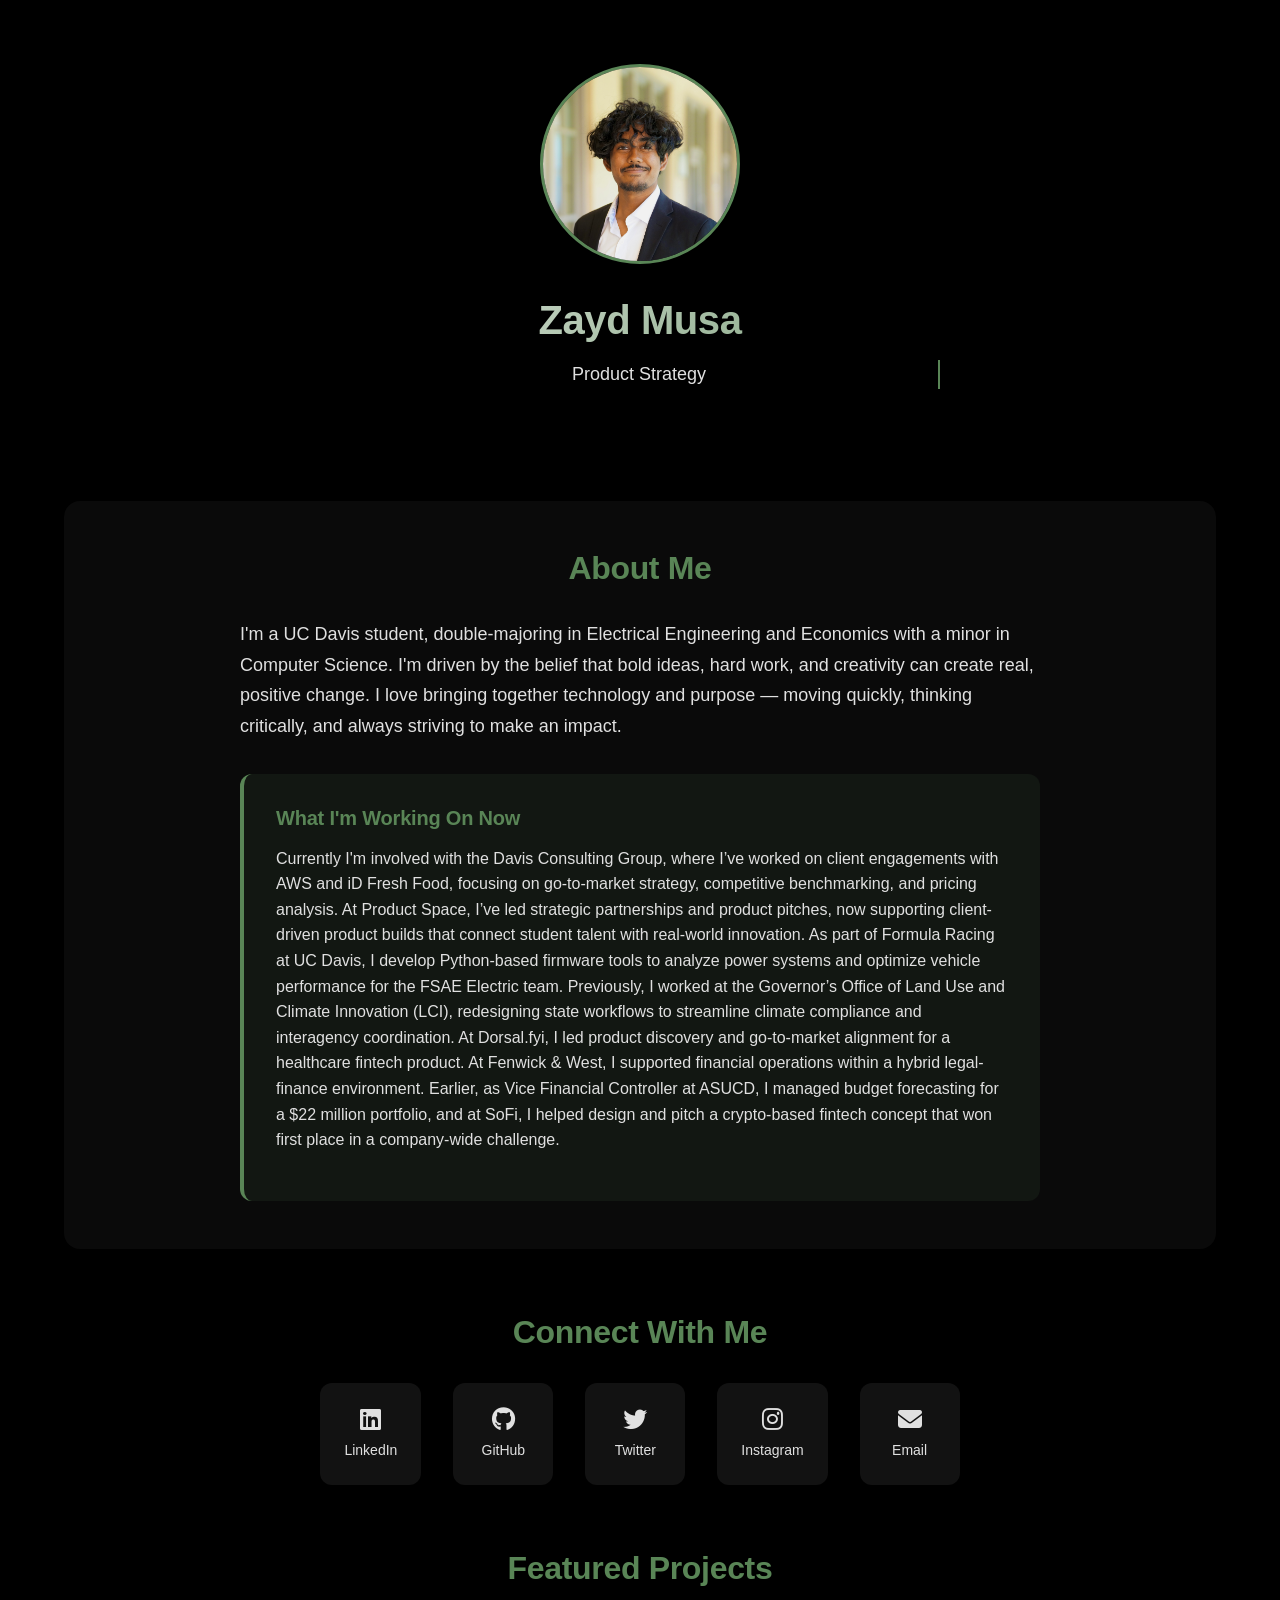
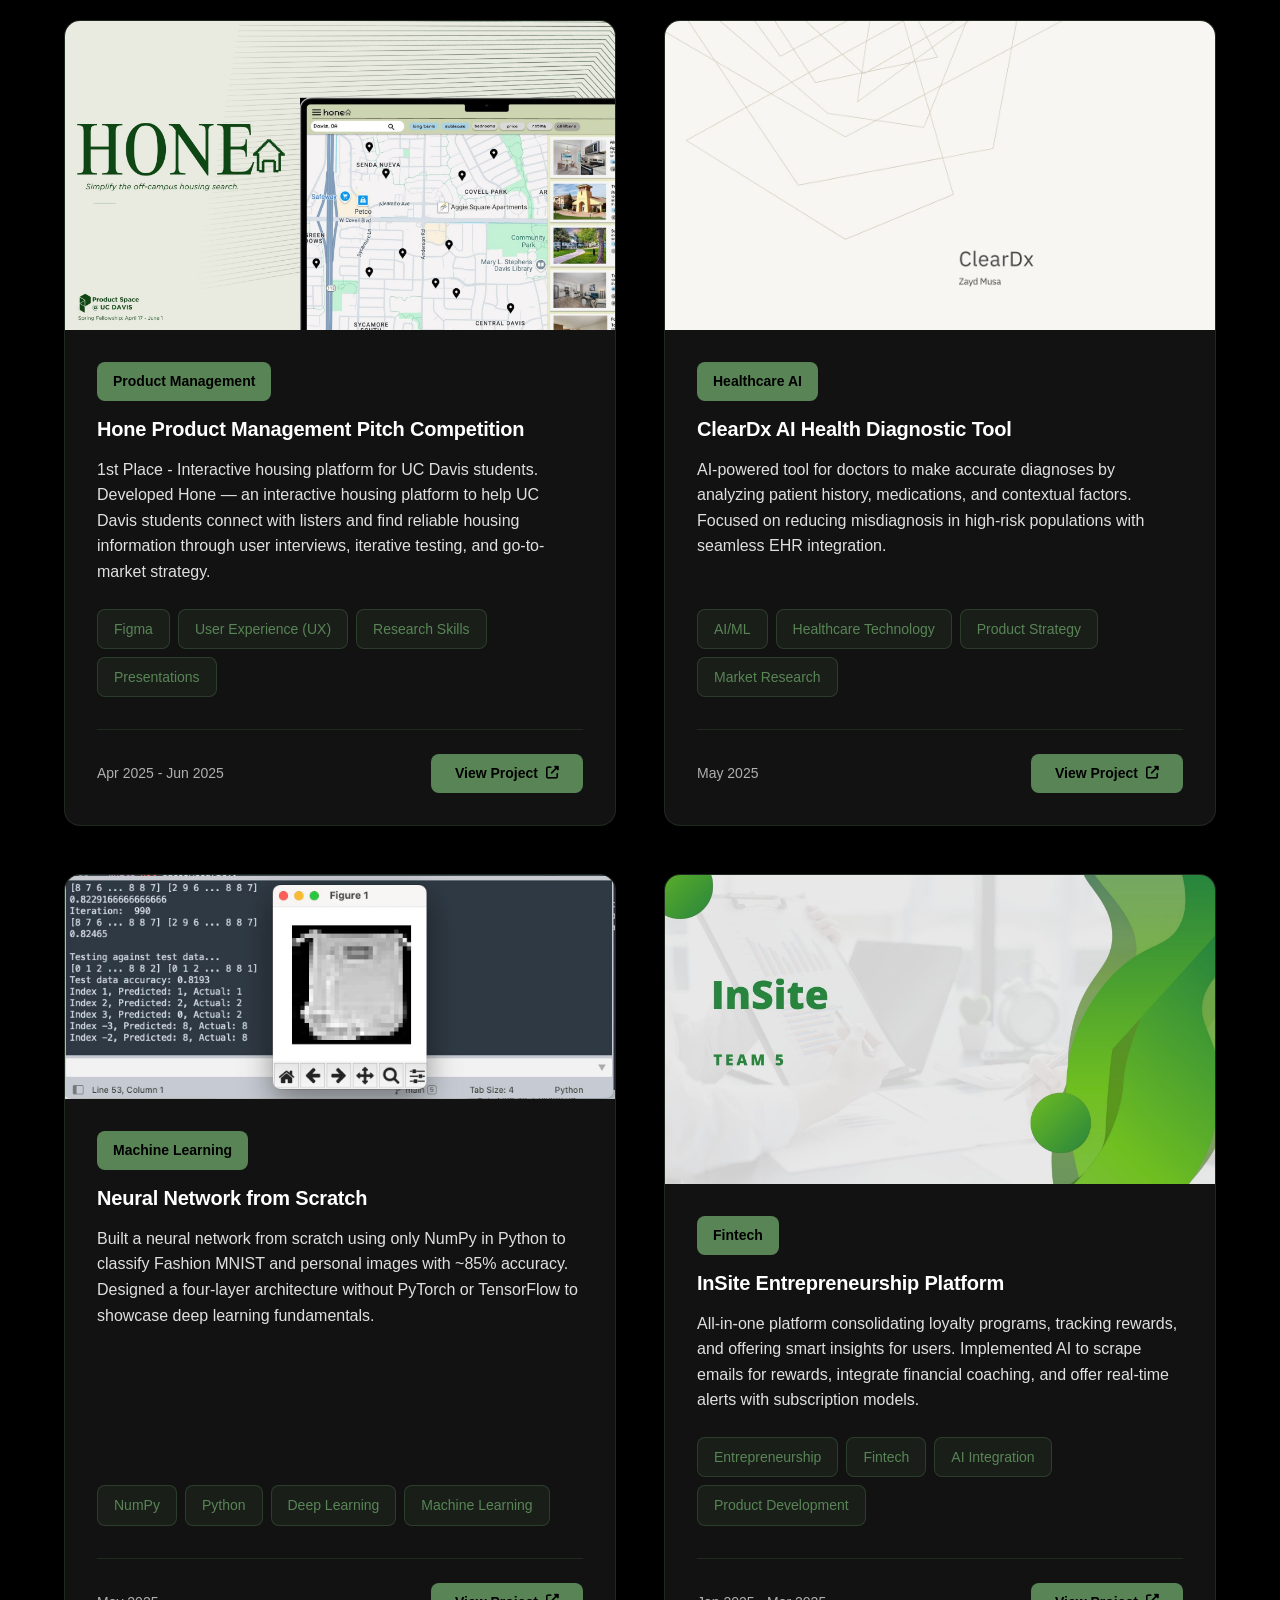
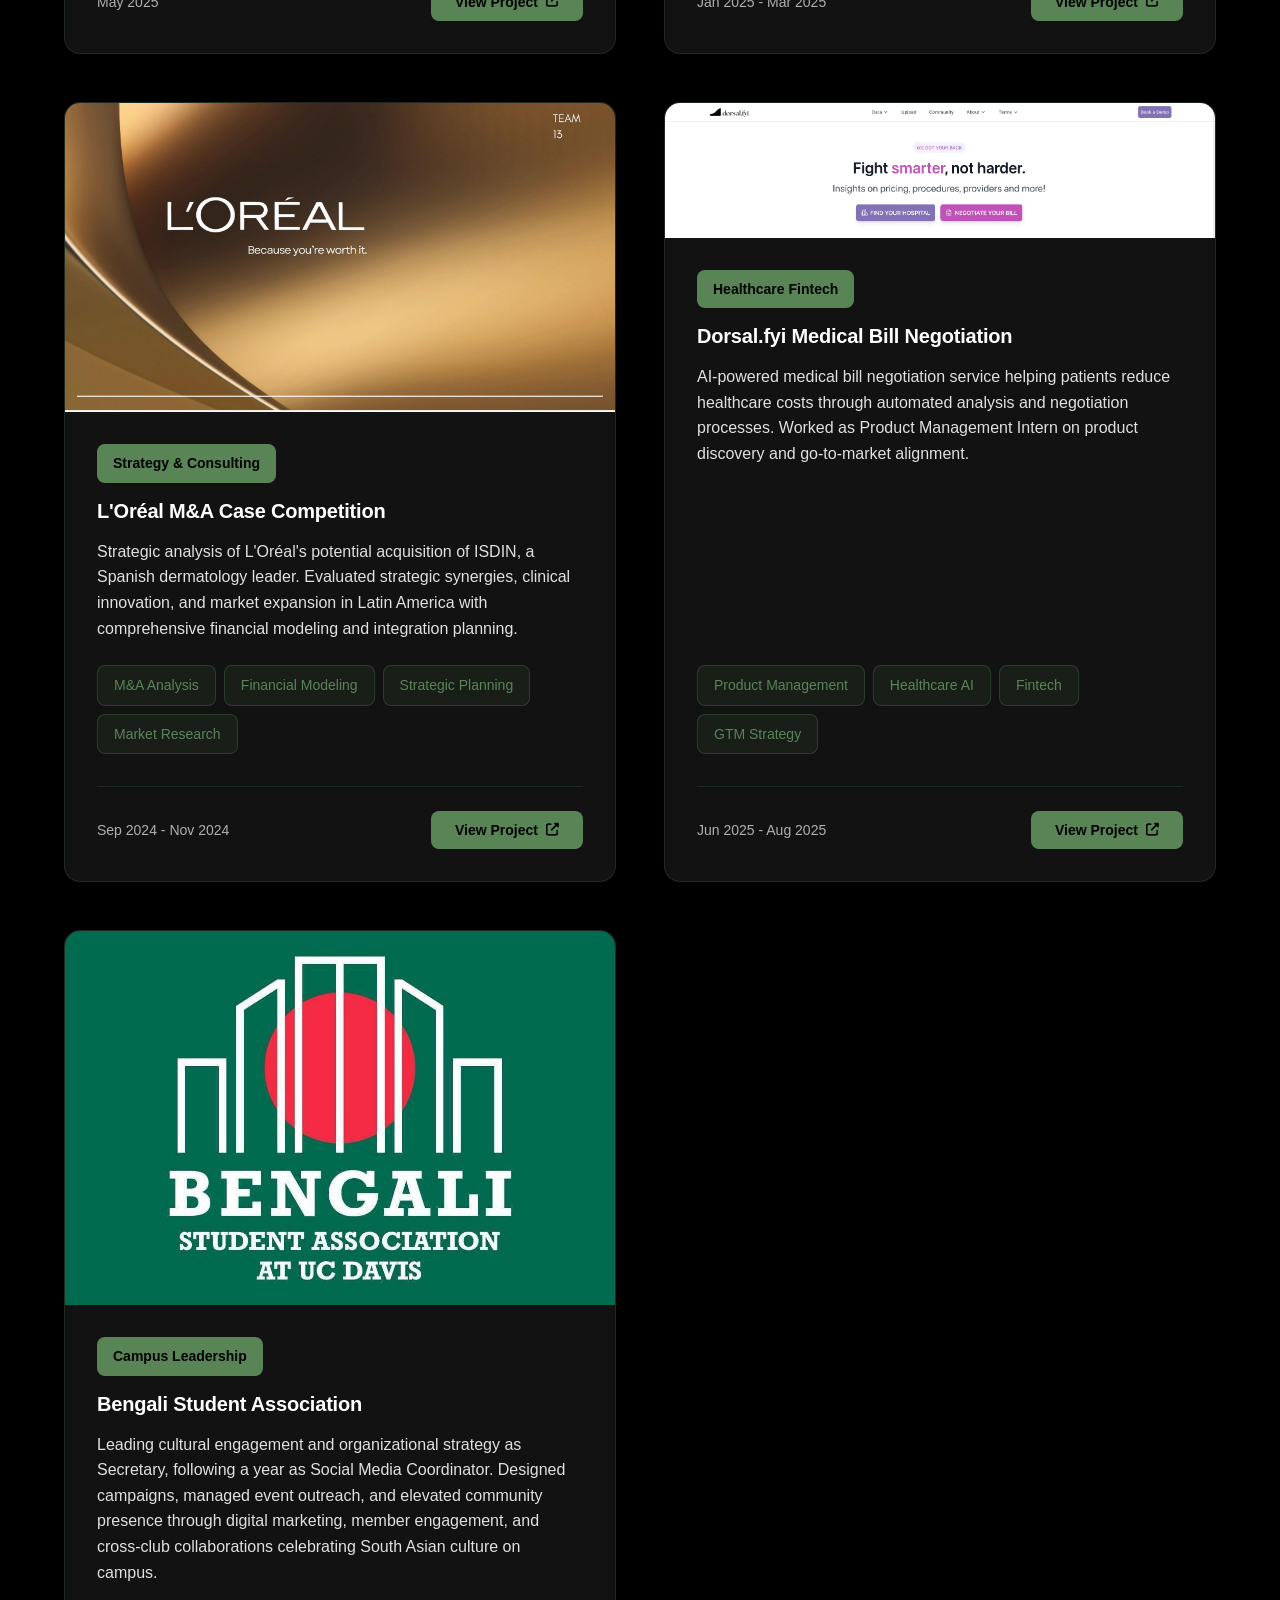
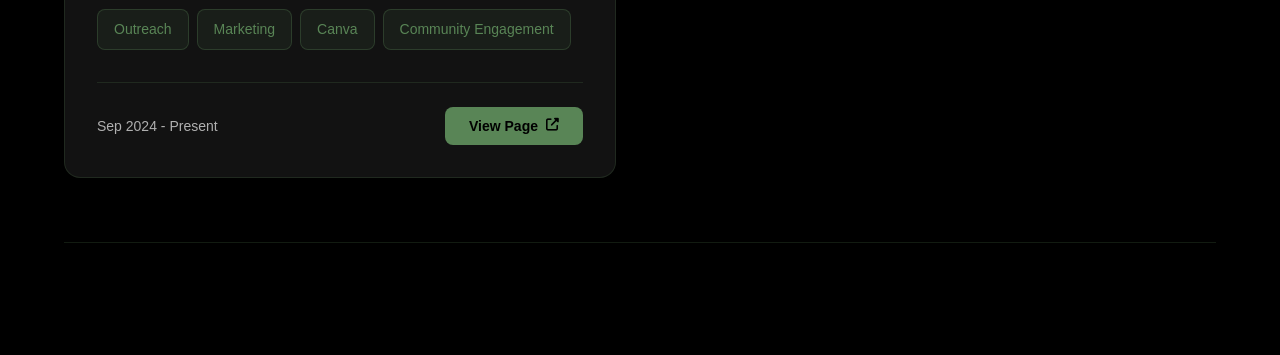
==== commit 7e26d306: "Updated projects and work" ====
--- a/index.html
+++ b/index.html
@@ -3,10 +3,12 @@
 <head>
     <meta charset="UTF-8">
     <meta name="viewport" content="width=device-width, initial-scale=1.0">
-    <title>Zayd Musa - Product Strategy & Growth</title>
+    <title>Zayd Musa</title>
     <link rel="stylesheet" href="style.css">
     <!-- Font Awesome for social media icons -->
     <link rel="stylesheet" href="https://cdnjs.cloudflare.com/ajax/libs/font-awesome/6.4.0/css/all.min.css">
+    <link rel="icon" type="image/x-icon" href="Images/Favicon.ico">
+    <link rel="apple-touch-icon" sizes="300x300" type="image/png" href="Images/Favicon.png">
 </head>
 <body>
     <!-- Main container for the entire website -->
@@ -33,7 +35,7 @@
             <!-- Personal interests and background -->
             <div class="about-content">
                 <p class="about-description">
-                    I'm a UC Davis student, double-majoring in Economics and Computer Science with a minor in Sustainability. 
+                    I'm a UC Davis student, double-majoring in Electrical Engineering and Economics with a minor in Computer Science. 
                     I'm driven by the belief that bold ideas, hard work, and creativity can create real, positive change. 
                     I love bringing together technology and purpose — moving quickly, thinking critically, and always striving to make an impact.
                 </p>
@@ -42,8 +44,9 @@
                 <div class="current-work">
                     <h3>What I'm Working On Now</h3>
                     <p>
-                        Currently working as a Project and Operations Student Assistant at the Governor's Office of Land Use and Climate Innovation (LCI), 
-                        supporting cross-functional projects and operations driving data, research, and policy innovation at the intersection of land use and climate.
+                        Currently I'm involved with the Davis Consulting Group, where I’ve worked on client engagements with AWS and iD Fresh Food, focusing on go-to-market strategy, competitive benchmarking, and pricing analysis. At Product Space, I’ve led strategic partnerships and product pitches, now supporting client-driven product builds that connect student talent with real-world innovation. As part of Formula Racing at UC Davis, I develop Python-based firmware tools to analyze power systems and optimize vehicle performance for the FSAE Electric team.
+
+                        Previously, I worked at the Governor’s Office of Land Use and Climate Innovation (LCI), redesigning state workflows to streamline climate compliance and interagency coordination. At Dorsal.fyi, I led product discovery and go-to-market alignment for a healthcare fintech product. At Fenwick & West, I supported financial operations within a hybrid legal-finance environment. Earlier, as Vice Financial Controller at ASUCD, I managed budget forecasting for a $22 million portfolio, and at SoFi, I helped design and pitch a crypto-based fintech concept that won first place in a company-wide challenge.
                     </p>
                 </div>
             </div>
@@ -82,12 +85,6 @@
                     <i class="fas fa-envelope"></i>
                     <span>Email</span>
                 </a>
-                
-                <!-- Website -->
-                <a href="https://zaydmusa.com" target="_blank" class="social-link" title="Website">
-                    <i class="fas fa-globe"></i>
-                    <span>Website</span>
-                </a>
             </div>
         </section>
 
@@ -149,7 +146,7 @@
                         
                         <div class="project-footer">
                             <span class="project-date">May 2025</span>
-                            <a href="https://www.figma.com/design/3phhO7fYodpv6QmaQcX4Fr/EHR-Design?m=auto&t=DE0EamYxsFSl6hFn-1" class="project-link">
+                            <a href="https://www.linkedin.com/in/zayd-musa/overlay/1748843504228/single-media-viewer/?profileId=ACoAADMghZABo8iRSnVDXOSqH34Nc3AOde1WprQ" class="project-link">
                                 View Project <i class="fas fa-external-link-alt"></i>
                             </a>
                         </div>
@@ -264,6 +261,36 @@
                             <span class="project-date">Jun 2025 - Aug 2025</span>
                             <a href="https://www.dorsal.fyi" target="_blank" class="project-link">
                                 View Project <i class="fas fa-external-link-alt"></i>
+                            </a>
+                        </div>
+                    </div>
+                </div>
+
+                <!-- Project 7: Bengali Student Association (BSA) -->
+                <div class="project-card">
+                    <img src="Images/BSAProj.JPG">
+                    
+                    <div class="project-content">
+                        <div class="project-category">Campus Leadership</div>
+                        <h3 class="project-title">Bengali Student Association</h3>
+                        <p class="project-description">
+                            Leading cultural engagement and organizational strategy as Secretary, following a year as Social Media Coordinator. 
+                            Designed campaigns, managed event outreach, and elevated community presence through digital marketing, member engagement, 
+                            and cross-club collaborations celebrating South Asian culture on campus.
+                        </p>
+                        
+                        <!-- Skills used -->
+                        <div class="project-skills">
+                            <span class="skill-tag">Outreach</span>
+                            <span class="skill-tag">Marketing</span>
+                            <span class="skill-tag">Canva</span>
+                            <span class="skill-tag">Community Engagement</span>
+                        </div>
+                        
+                        <div class="project-footer">
+                            <span class="project-date">Sep 2024 - Present</span>
+                            <a href="https://www.instagram.com/ucdbsa/" target="_blank" class="project-link">
+                                View Page <i class="fas fa-external-link-alt"></i>
                             </a>
                         </div>
                     </div>
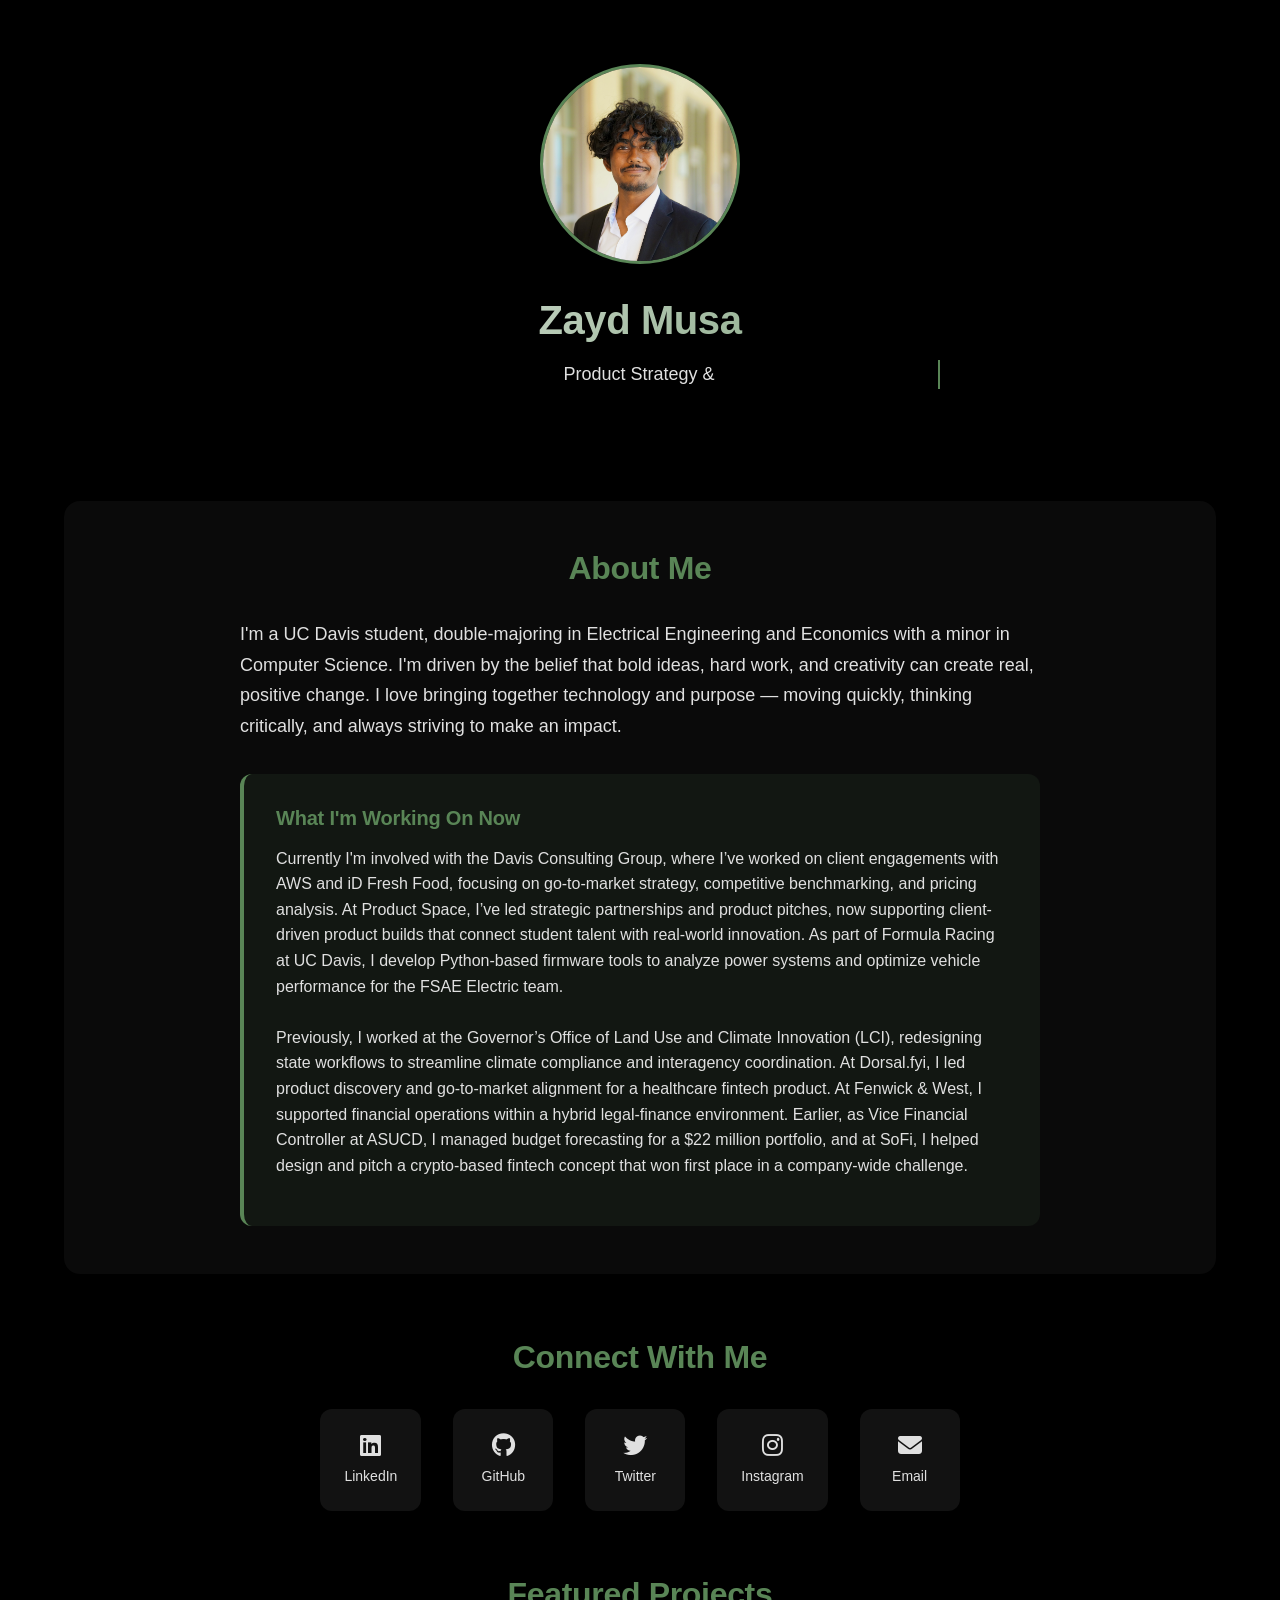
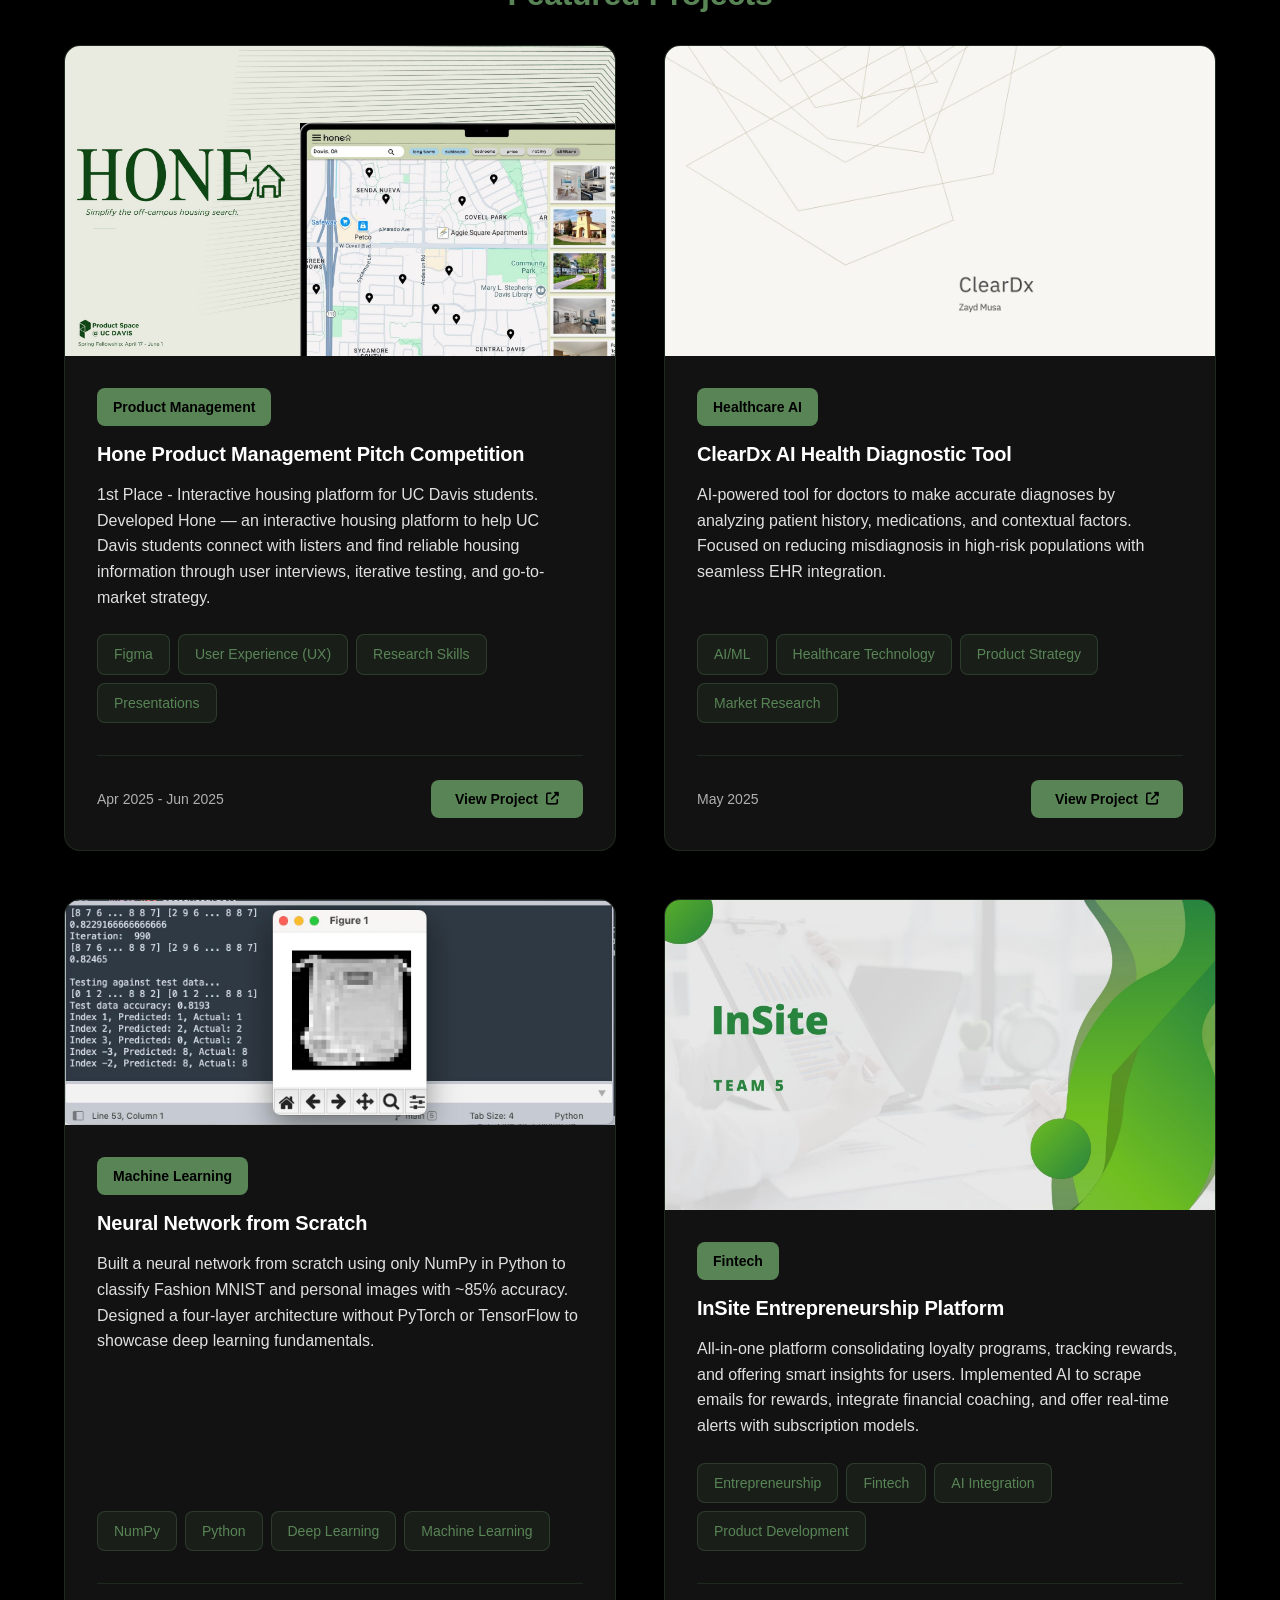
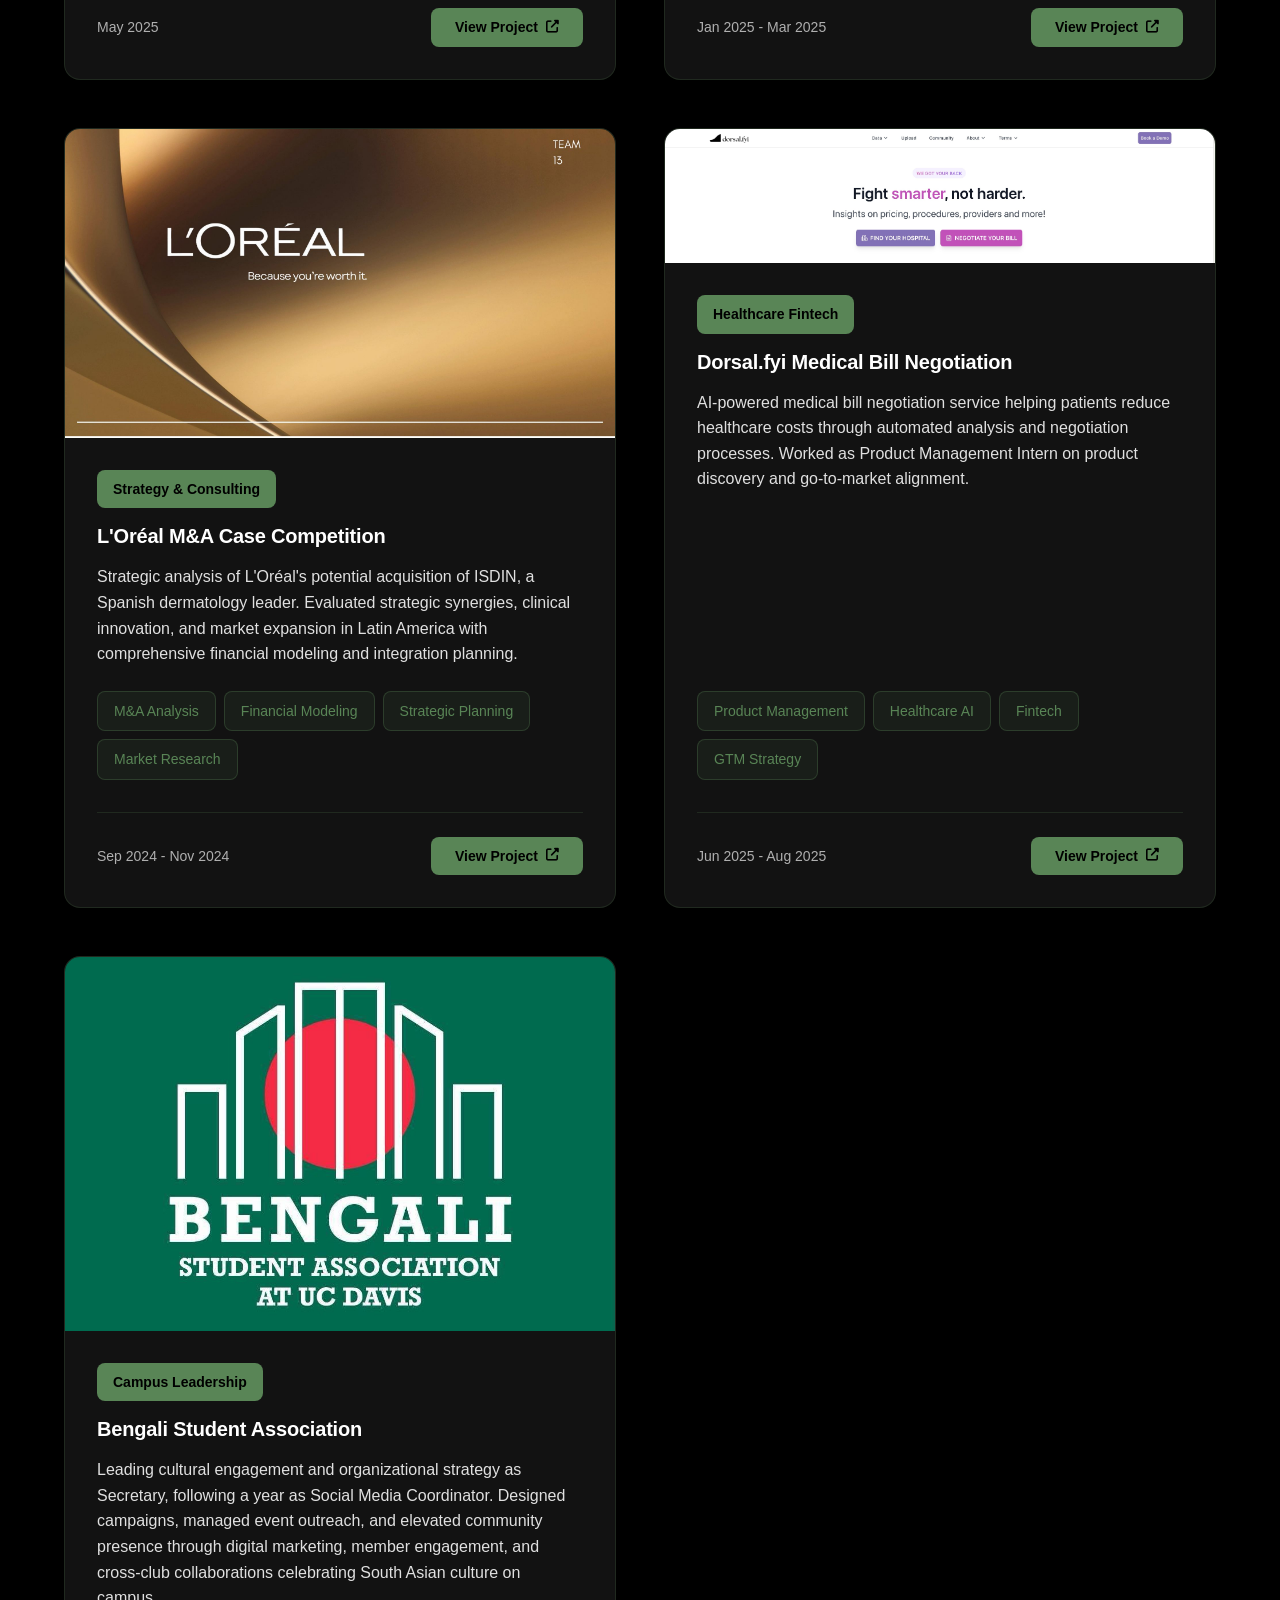
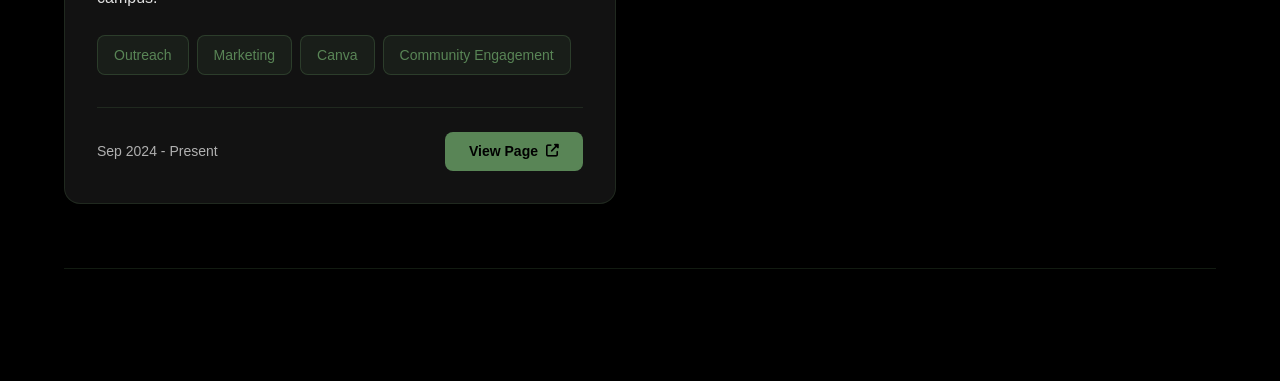
==== commit 59eba5eb: "Updated link" ====
--- a/index.html
+++ b/index.html
@@ -44,7 +44,7 @@
                 <div class="current-work">
                     <h3>What I'm Working On Now</h3>
                     <p>
-                        Currently I'm involved with the Davis Consulting Group, where I’ve worked on client engagements with AWS and iD Fresh Food, focusing on go-to-market strategy, competitive benchmarking, and pricing analysis. At Product Space, I’ve led strategic partnerships and product pitches, now supporting client-driven product builds that connect student talent with real-world innovation. As part of Formula Racing at UC Davis, I develop Python-based firmware tools to analyze power systems and optimize vehicle performance for the FSAE Electric team.
+                        Currently I'm involved with the Davis Consulting Group, where I’ve worked on client engagements with AWS and iD Fresh Food, focusing on go-to-market strategy, competitive benchmarking, and pricing analysis. At Product Space, I’ve led strategic partnerships and product pitches, now supporting client-driven product builds that connect student talent with real-world innovation. As part of Formula Racing at UC Davis, I develop Python-based firmware tools to analyze power systems and optimize vehicle performance for the FSAE Electric team. <br><br>
 
                         Previously, I worked at the Governor’s Office of Land Use and Climate Innovation (LCI), redesigning state workflows to streamline climate compliance and interagency coordination. At Dorsal.fyi, I led product discovery and go-to-market alignment for a healthcare fintech product. At Fenwick & West, I supported financial operations within a hybrid legal-finance environment. Earlier, as Vice Financial Controller at ASUCD, I managed budget forecasting for a $22 million portfolio, and at SoFi, I helped design and pitch a crypto-based fintech concept that won first place in a company-wide challenge.
                     </p>
@@ -289,7 +289,7 @@
                         
                         <div class="project-footer">
                             <span class="project-date">Sep 2024 - Present</span>
-                            <a href="https://www.instagram.com/ucdbsa/" target="_blank" class="project-link">
+                            <a href="https://www.instagram.com/bsaatdavis/" target="_blank" class="project-link">
                                 View Page <i class="fas fa-external-link-alt"></i>
                             </a>
                         </div>
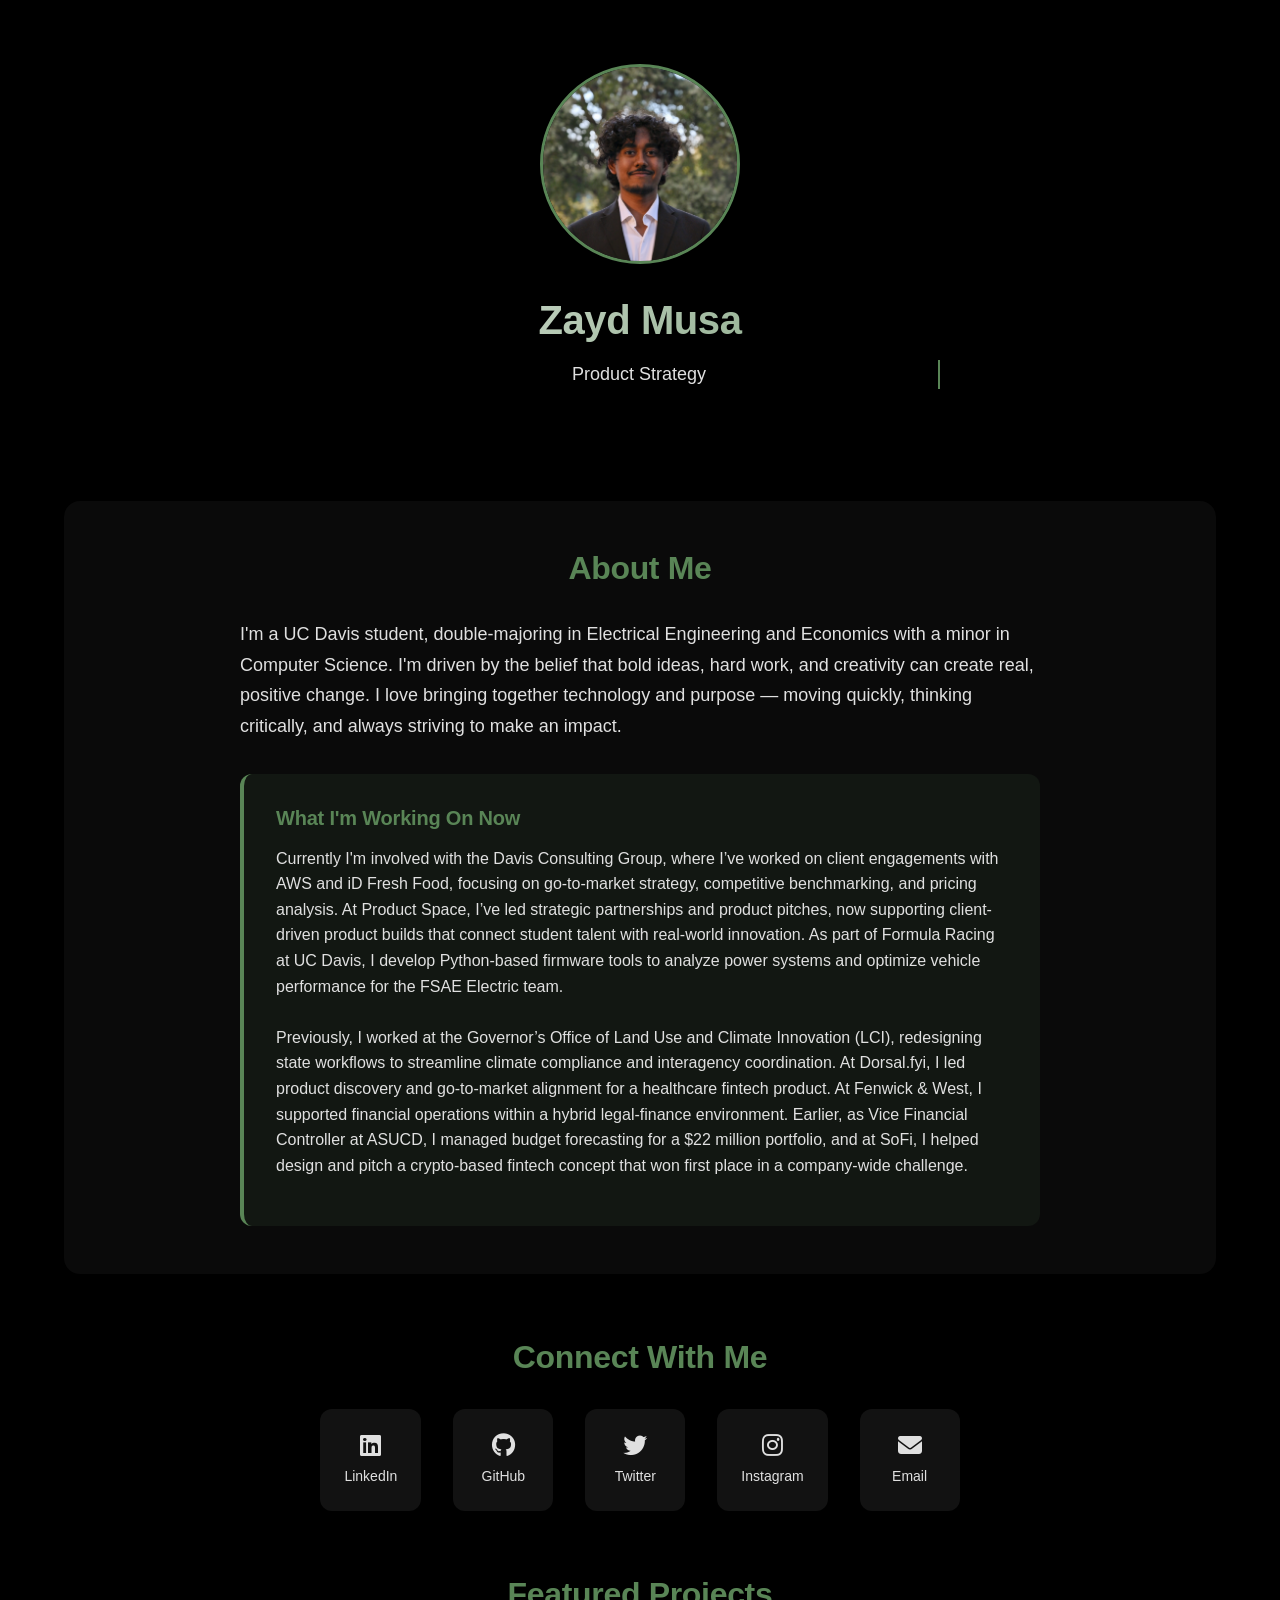
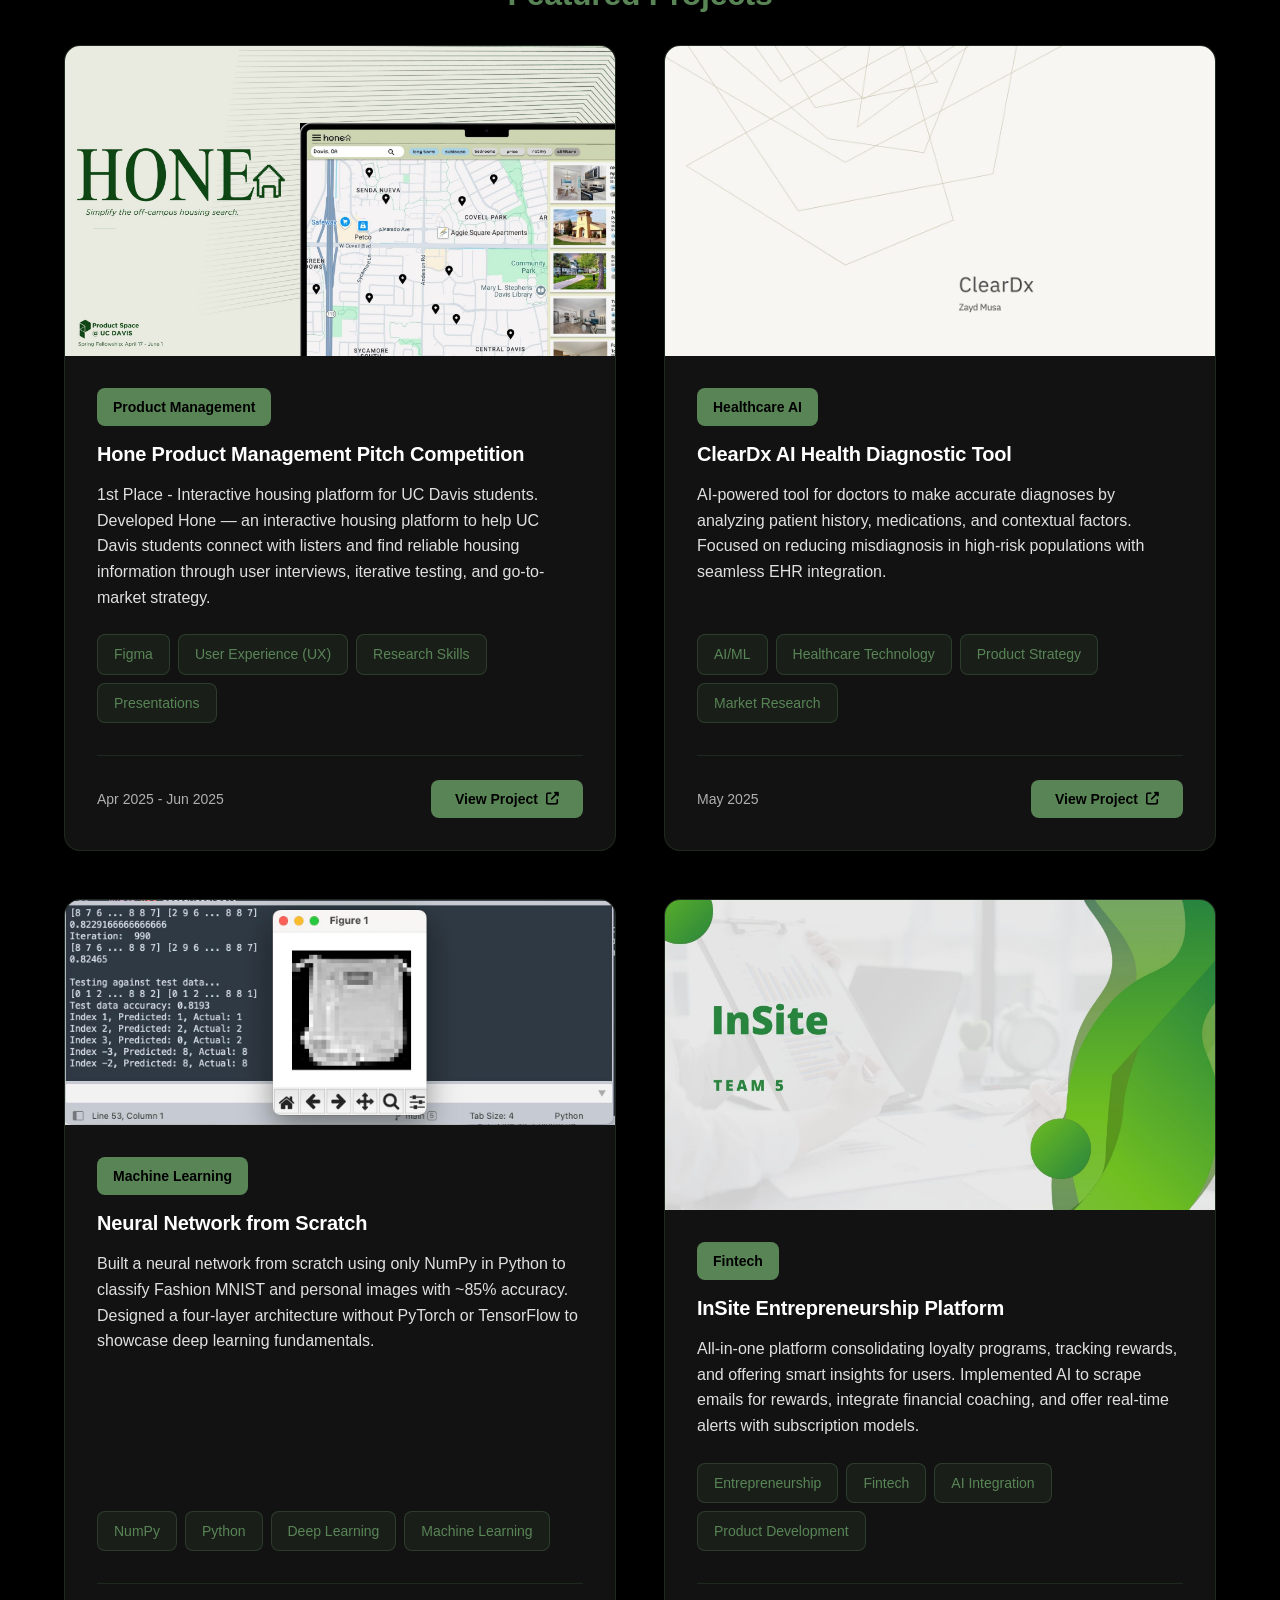
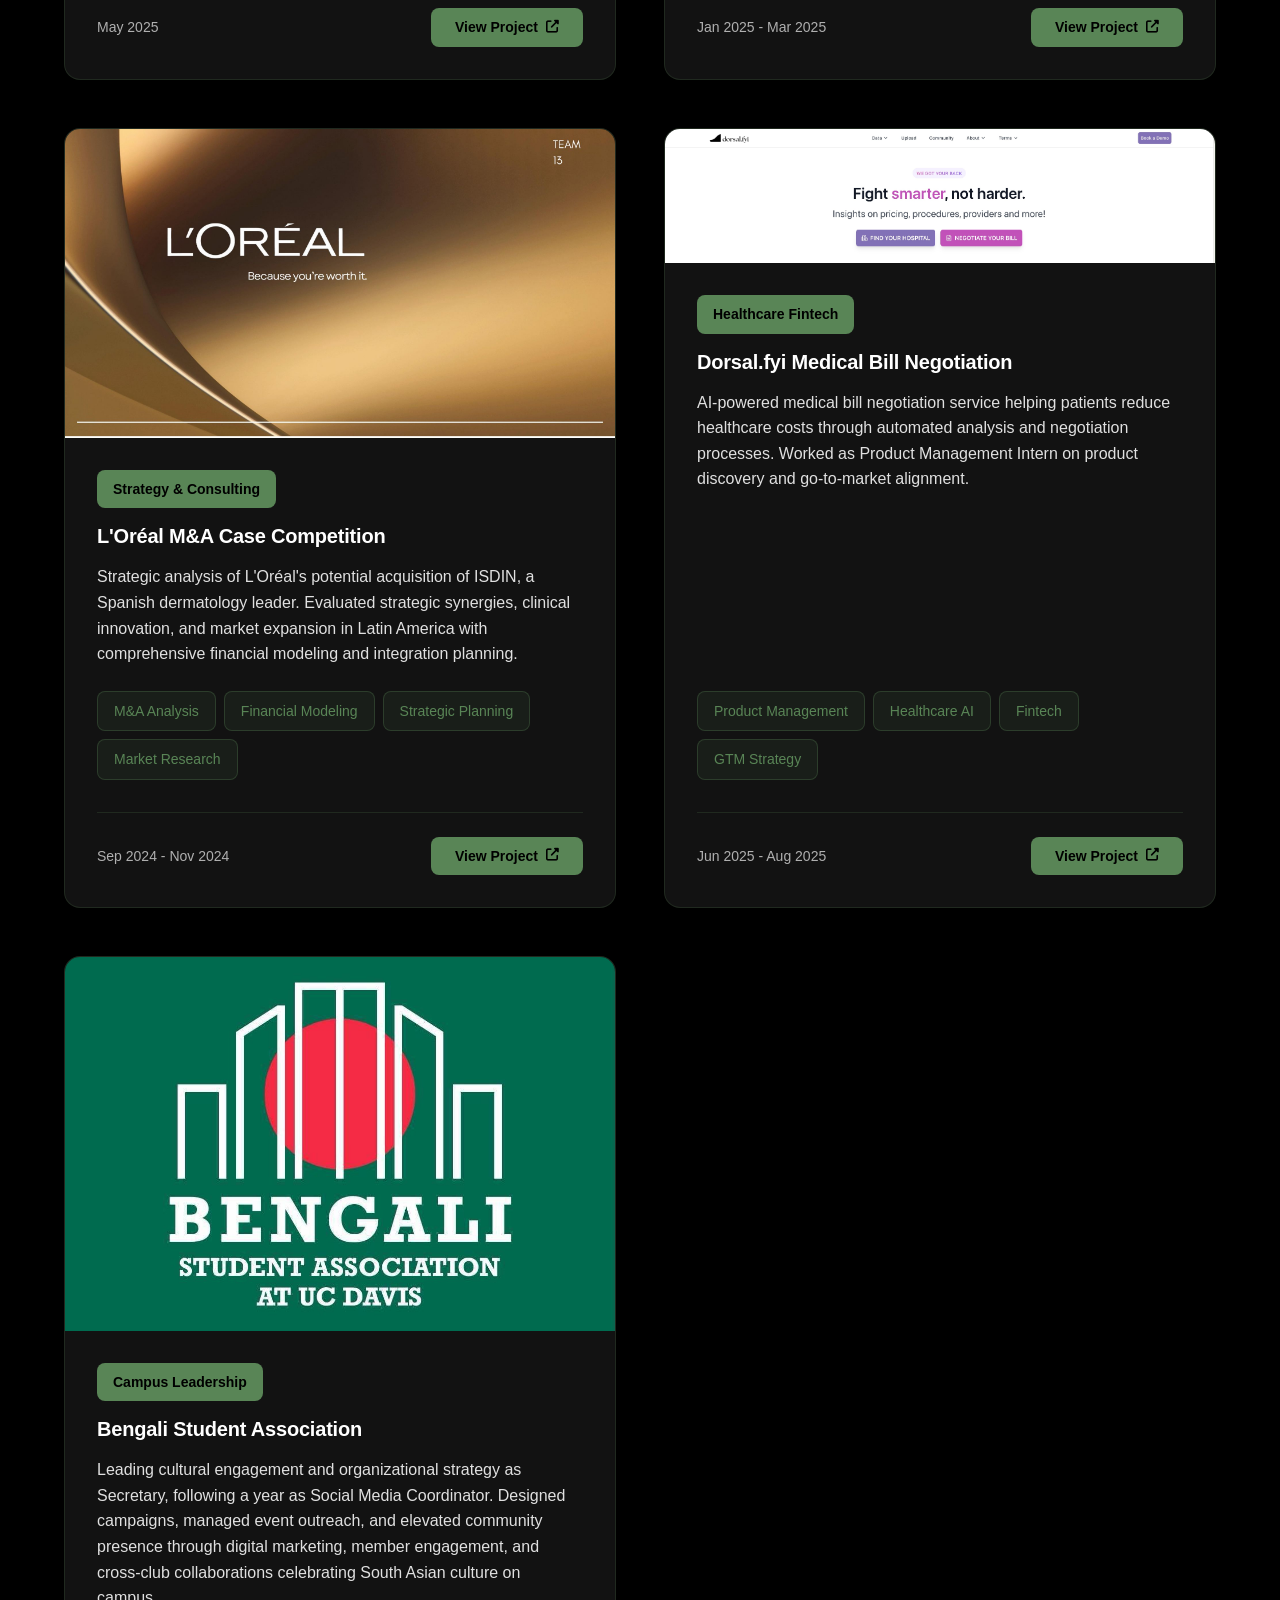
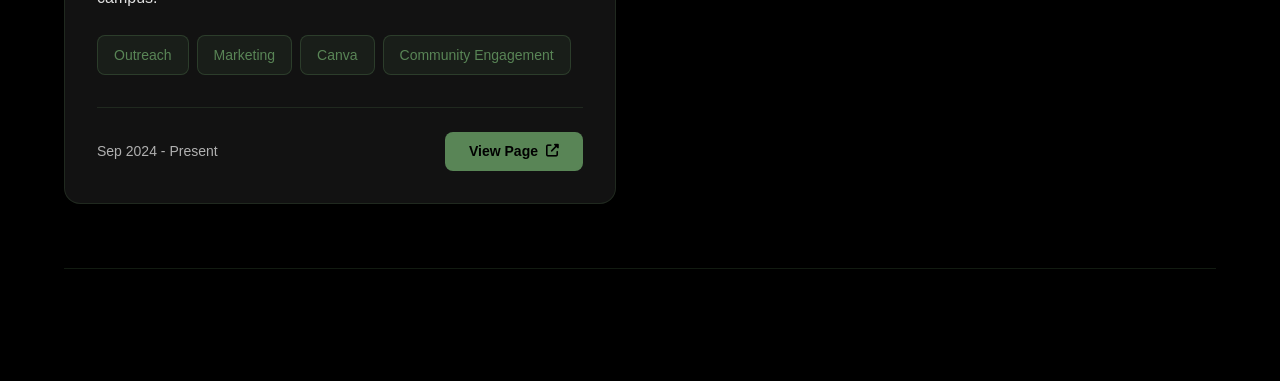
==== commit 0106ba95: "Update index.html Updated link to hone w new website" ====
--- a/index.html
+++ b/index.html
@@ -118,7 +118,8 @@
                         
                         <div class="project-footer">
                             <span class="project-date">Apr 2025 - Jun 2025</span>
-                            <a href="https://www.figma.com/proto/2Mpd4uDIiq18kMgKXMiWyk/team-1-design?node-id=0-1&t=joiTOCJUZM8KwVTE-1" target="_blank" class="project-link">
+                            <a href="https://www.honedavis.com/" target="_blank" class="project-link">
+                            <!-- <a href="https://www.figma.com/proto/2Mpd4uDIiq18kMgKXMiWyk/team-1-design?node-id=0-1&t=joiTOCJUZM8KwVTE-1" target="_blank" class="project-link"> -->
                                 View Project <i class="fas fa-external-link-alt"></i>
                             </a>
                         </div>
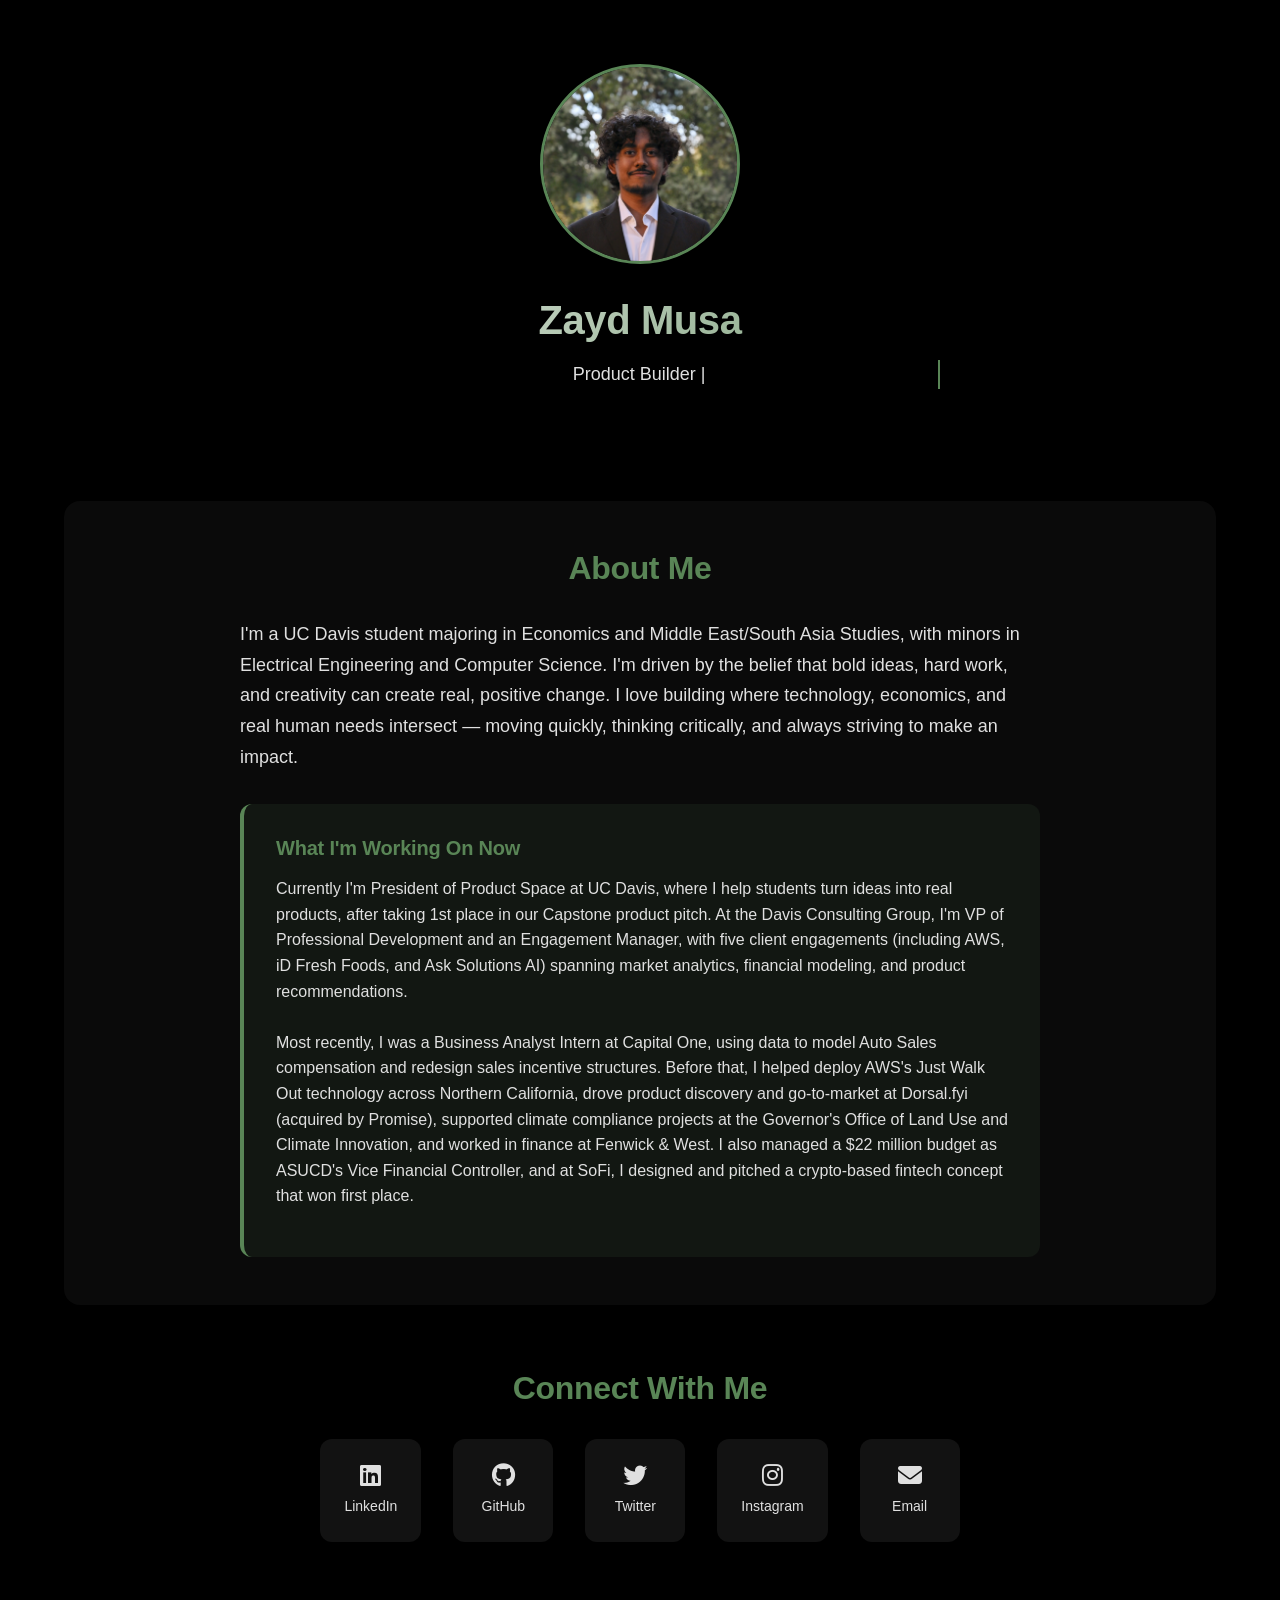
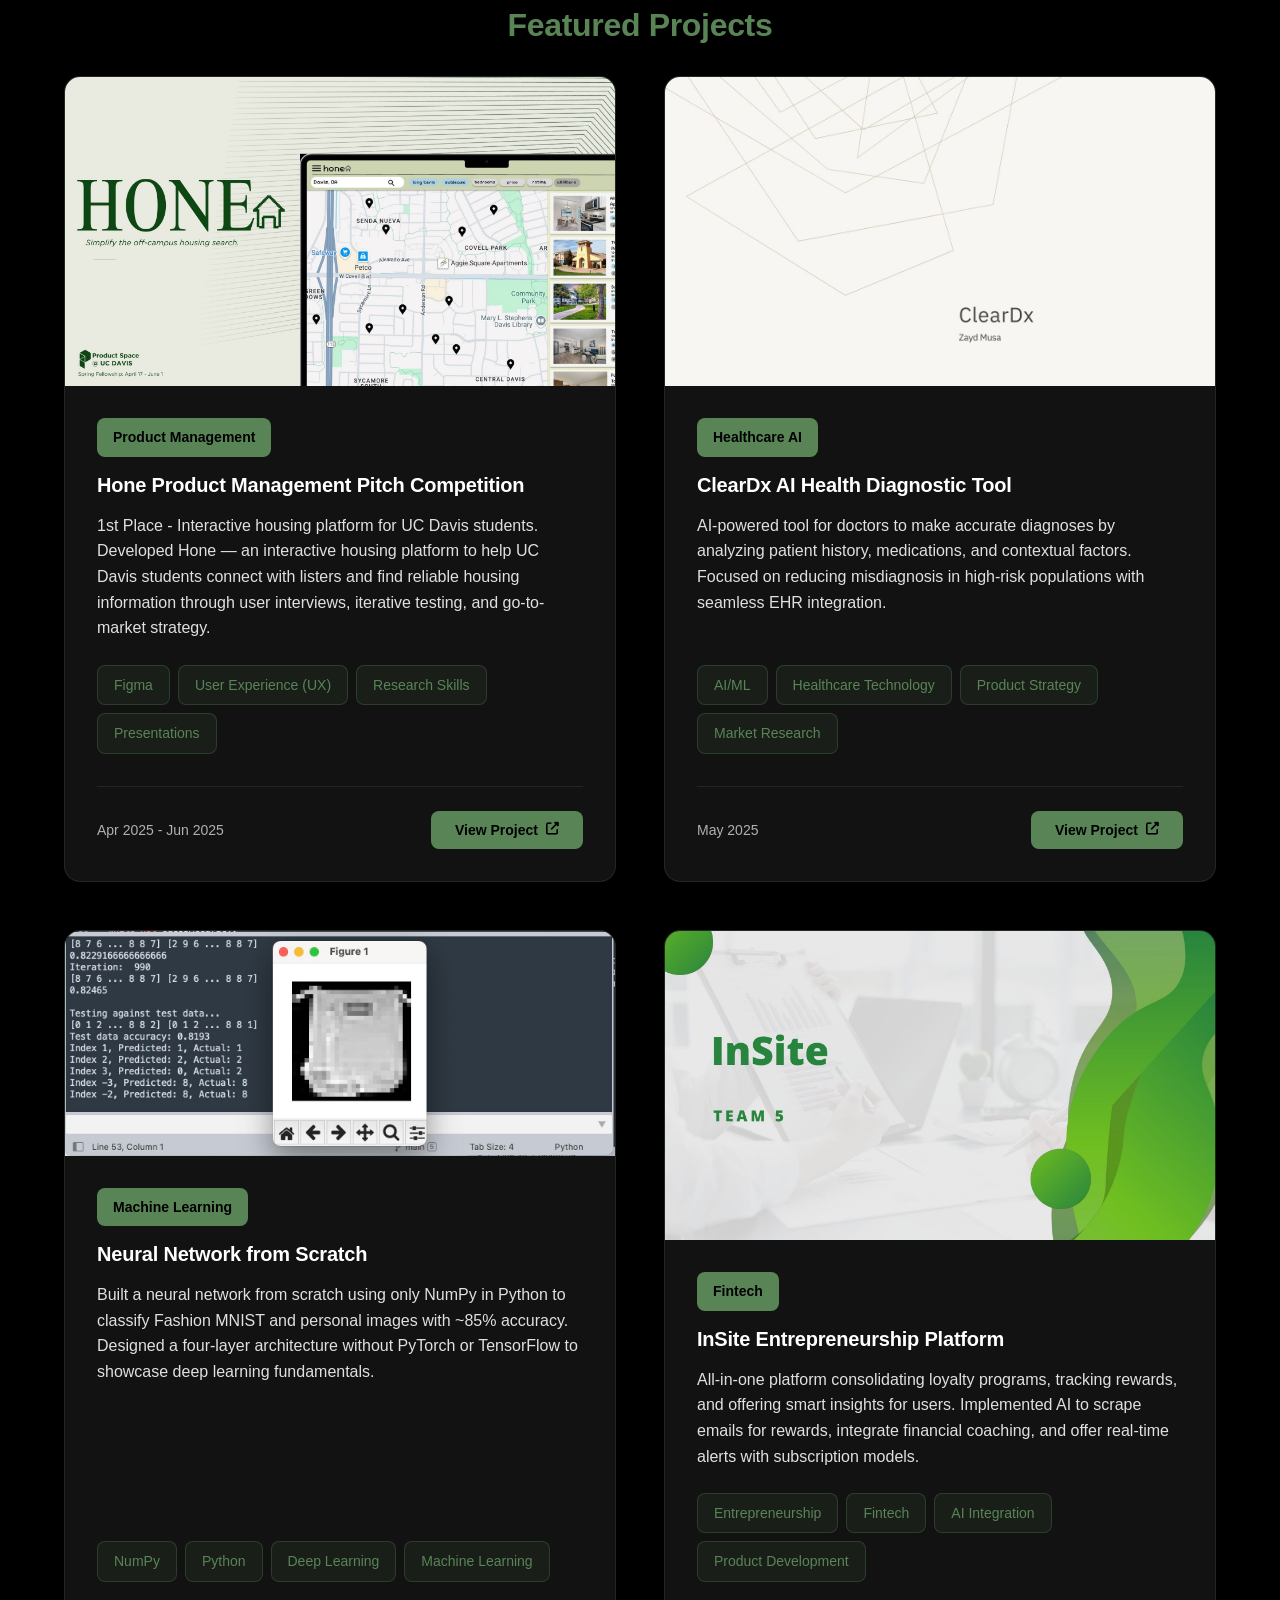
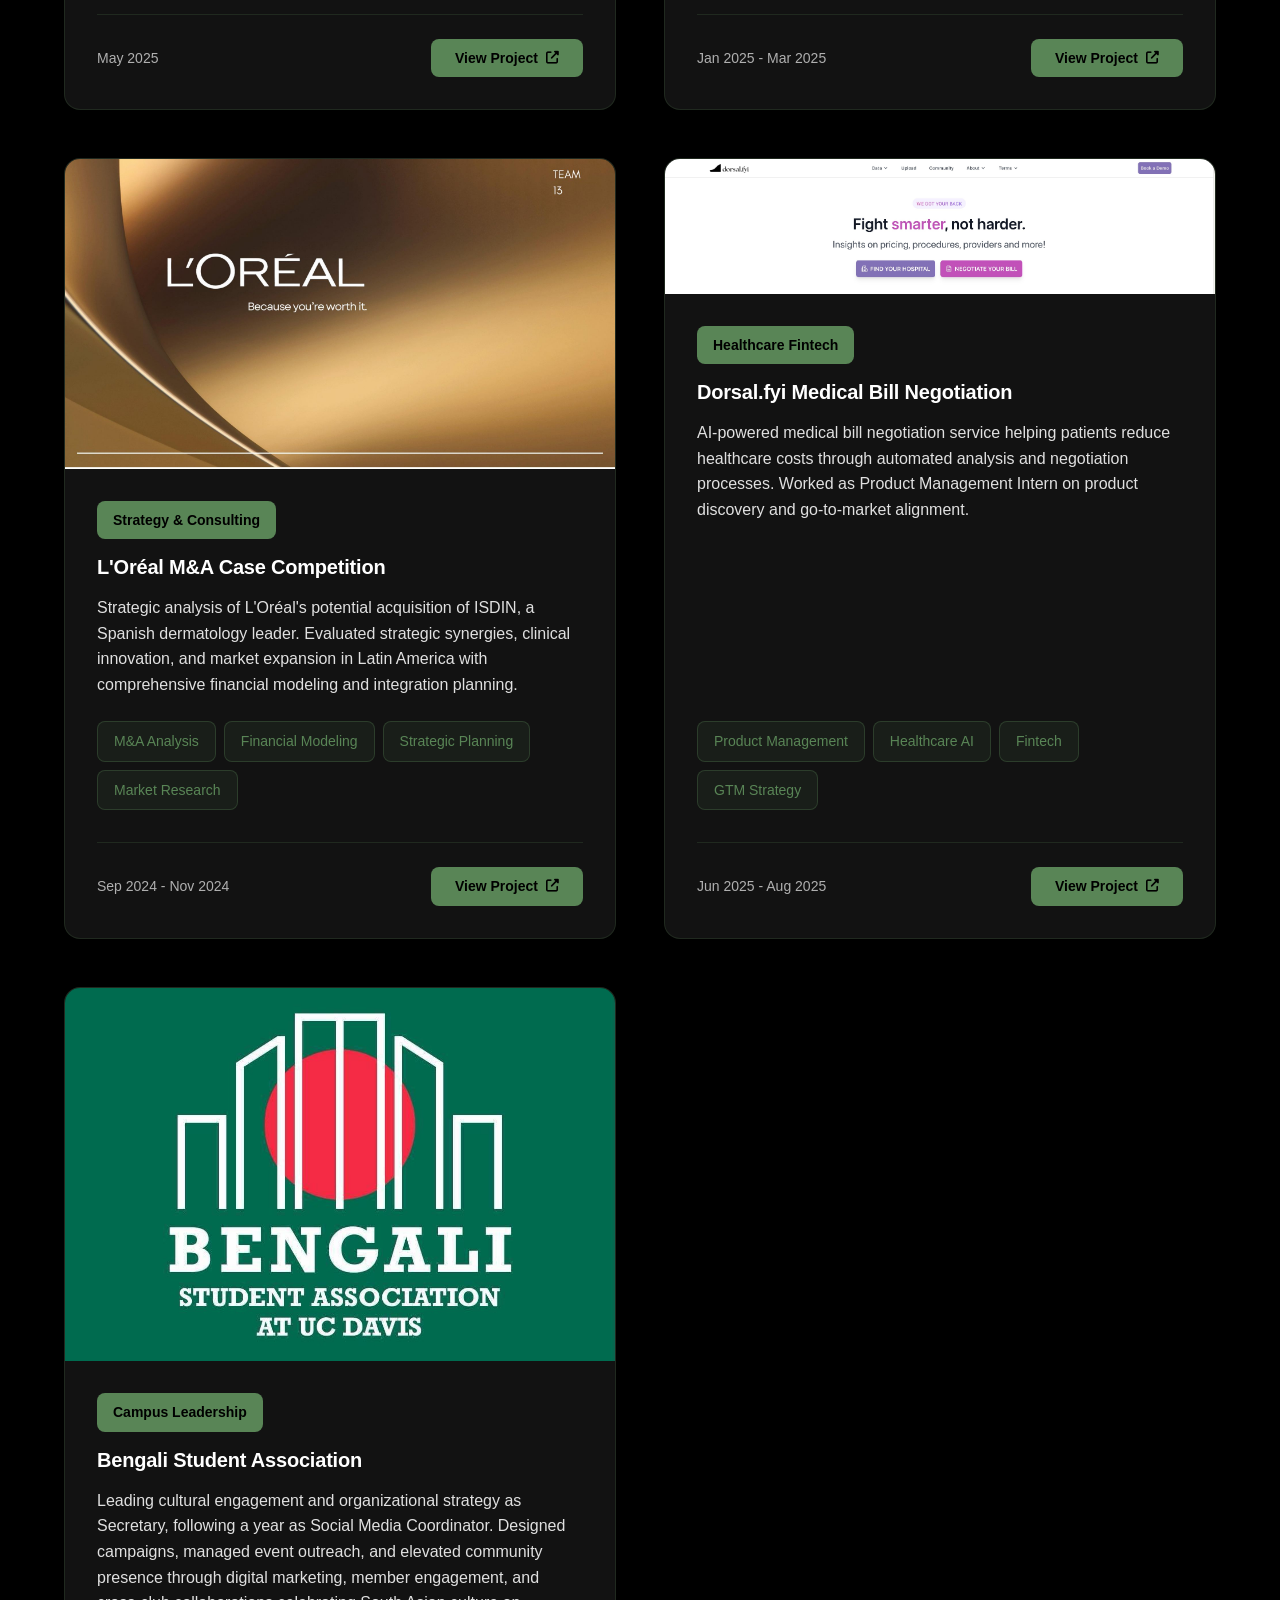
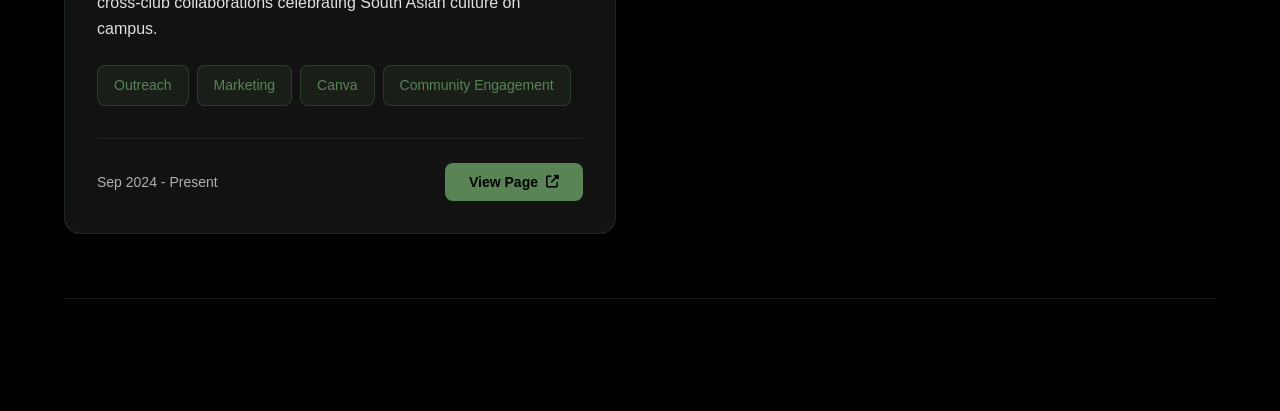
==== commit ccd898ad: "Update headline and about section from LinkedIn Co-Authored-By: Claude Opus 5.5 <noreply@anthropic.c" ====
--- a/index.html
+++ b/index.html
@@ -25,7 +25,7 @@
             
             <!-- Main name and title -->
             <h1 class="name">Zayd Musa</h1>
-            <p class="title">Product Strategy & Growth | CS, Econ, & Sustainability @ UC Davis</p>
+            <p class="title">Product Builder | Econ, History, & CS @ UC Davis | Prev @ Capital One</p>
         </header>
 
         <!-- ABOUT SECTION: Personal description and current work -->
@@ -35,18 +35,18 @@
             <!-- Personal interests and background -->
             <div class="about-content">
                 <p class="about-description">
-                    I'm a UC Davis student, double-majoring in Electrical Engineering and Economics with a minor in Computer Science. 
+                    I'm a UC Davis student majoring in Economics and Middle East/South Asia Studies, with minors in Electrical Engineering and Computer Science. 
                     I'm driven by the belief that bold ideas, hard work, and creativity can create real, positive change. 
-                    I love bringing together technology and purpose — moving quickly, thinking critically, and always striving to make an impact.
+                    I love building where technology, economics, and real human needs intersect — moving quickly, thinking critically, and always striving to make an impact.
                 </p>
                 
                 <!-- Current work information -->
                 <div class="current-work">
                     <h3>What I'm Working On Now</h3>
                     <p>
-                        Currently I'm involved with the Davis Consulting Group, where I’ve worked on client engagements with AWS and iD Fresh Food, focusing on go-to-market strategy, competitive benchmarking, and pricing analysis. At Product Space, I’ve led strategic partnerships and product pitches, now supporting client-driven product builds that connect student talent with real-world innovation. As part of Formula Racing at UC Davis, I develop Python-based firmware tools to analyze power systems and optimize vehicle performance for the FSAE Electric team. <br><br>
-
-                        Previously, I worked at the Governor’s Office of Land Use and Climate Innovation (LCI), redesigning state workflows to streamline climate compliance and interagency coordination. At Dorsal.fyi, I led product discovery and go-to-market alignment for a healthcare fintech product. At Fenwick & West, I supported financial operations within a hybrid legal-finance environment. Earlier, as Vice Financial Controller at ASUCD, I managed budget forecasting for a $22 million portfolio, and at SoFi, I helped design and pitch a crypto-based fintech concept that won first place in a company-wide challenge.
+                        Currently I'm President of Product Space at UC Davis, where I help students turn ideas into real products, after taking 1st place in our Capstone product pitch. At the Davis Consulting Group, I'm VP of Professional Development and an Engagement Manager, with five client engagements (including AWS, iD Fresh Foods, and Ask Solutions AI) spanning market analytics, financial modeling, and product recommendations. <br><br>
+
+                        Most recently, I was a Business Analyst Intern at Capital One, using data to model Auto Sales compensation and redesign sales incentive structures. Before that, I helped deploy AWS's Just Walk Out technology across Northern California, drove product discovery and go-to-market at Dorsal.fyi (acquired by Promise), supported climate compliance projects at the Governor's Office of Land Use and Climate Innovation, and worked in finance at Fenwick &amp; West. I also managed a $22 million budget as ASUCD's Vice Financial Controller, and at SoFi, I designed and pitched a crypto-based fintech concept that won first place.
                     </p>
                 </div>
             </div>
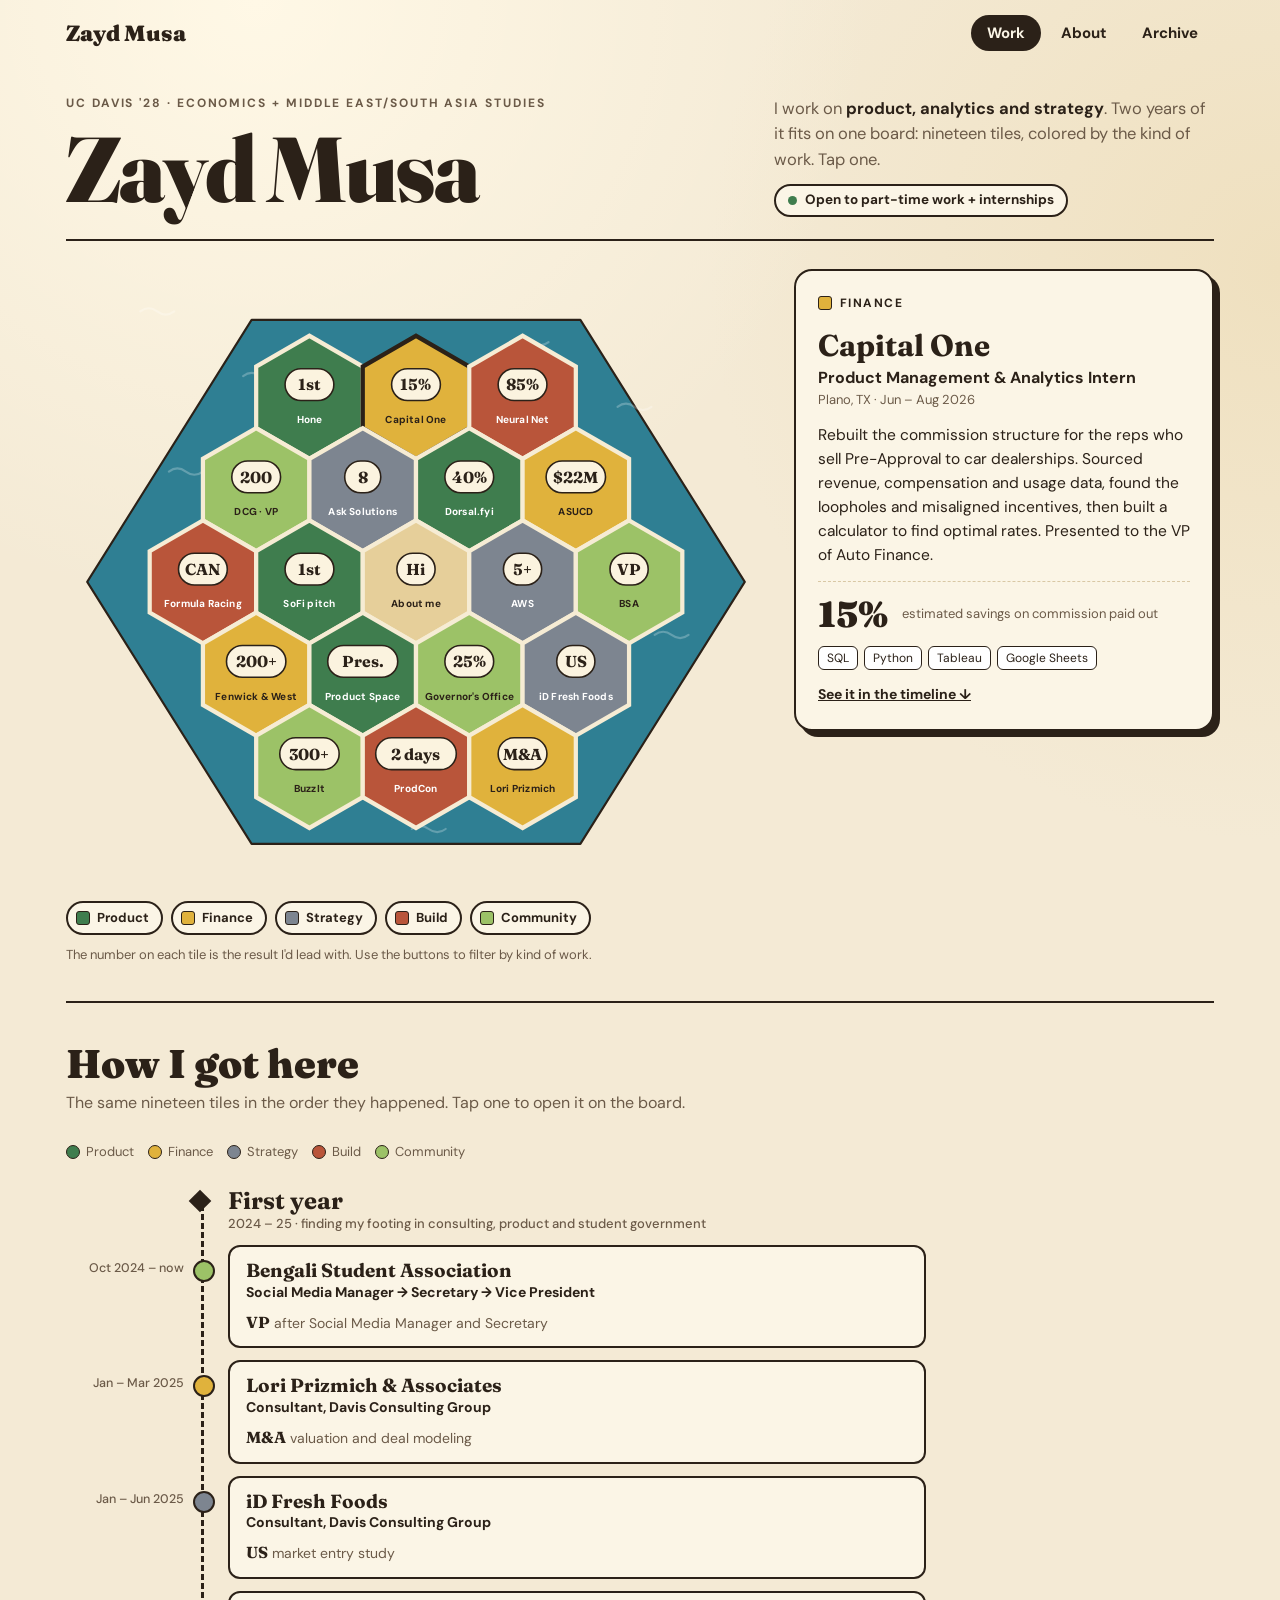
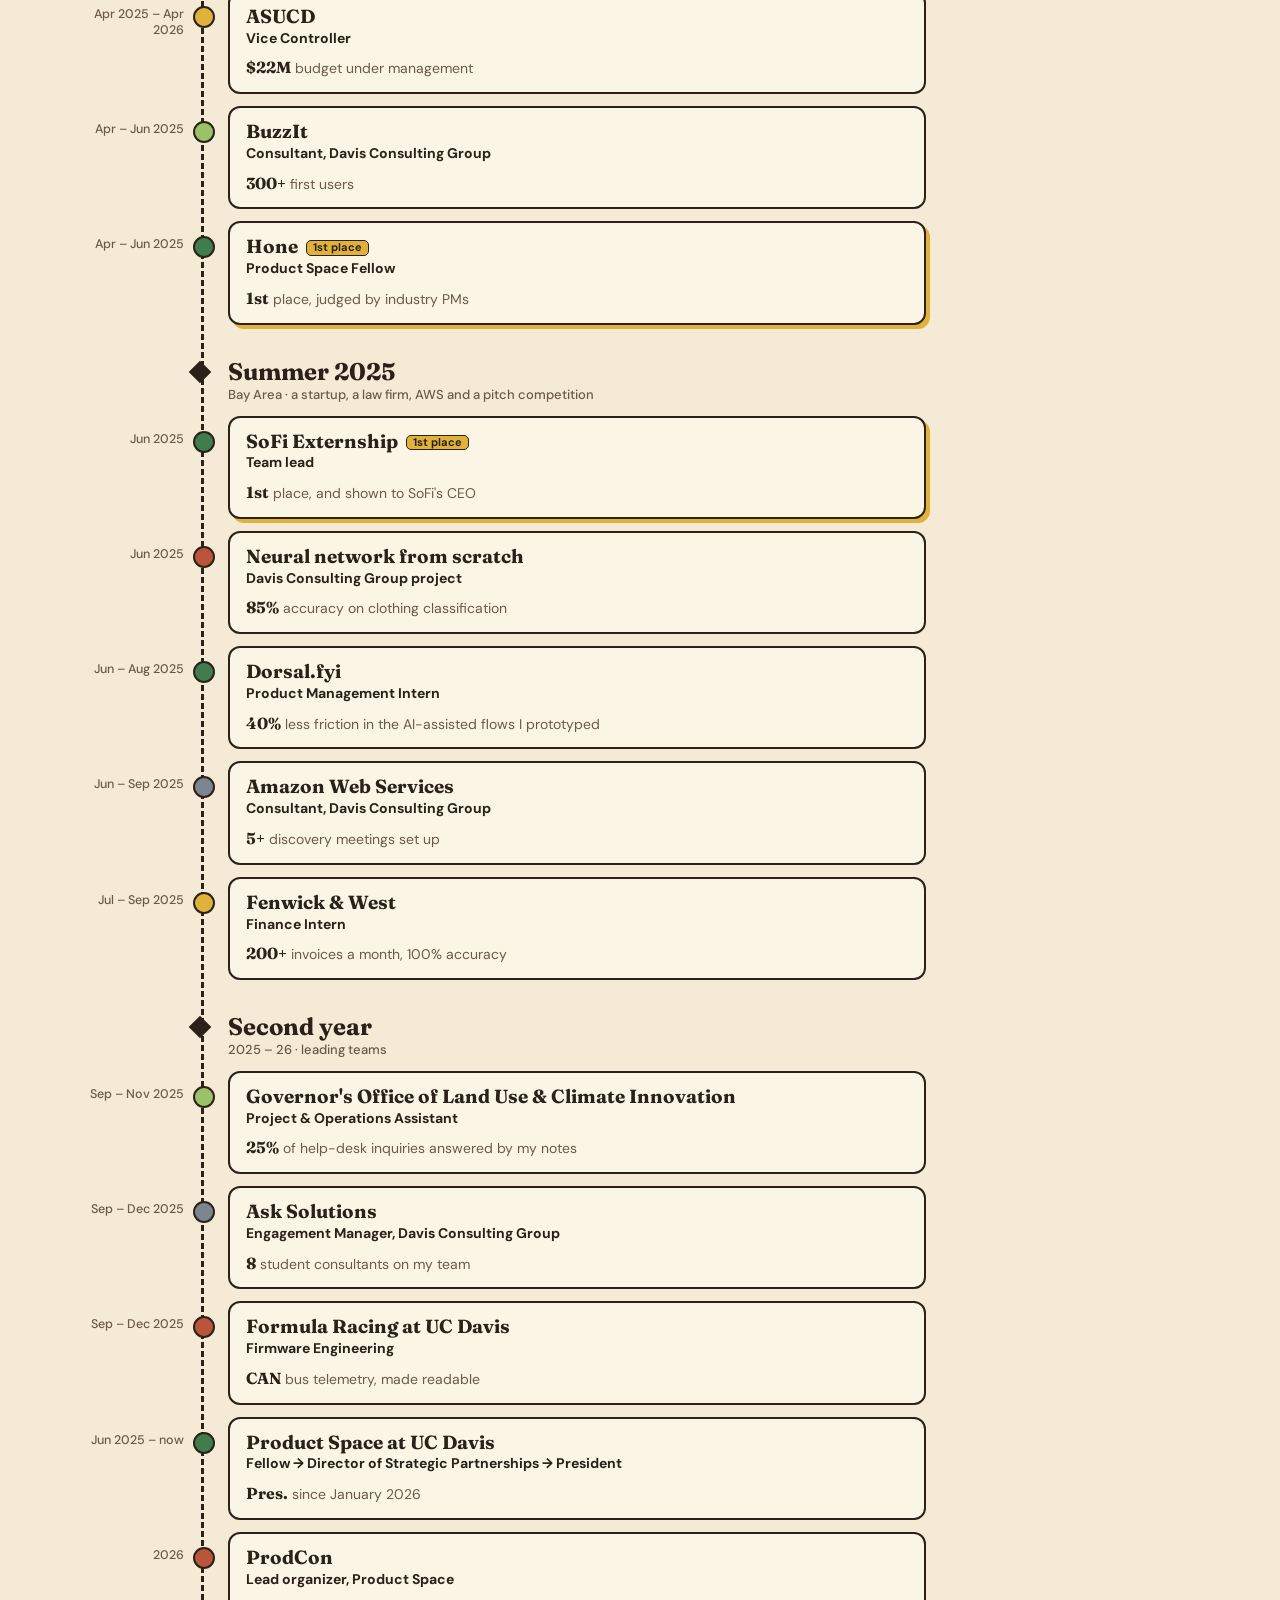
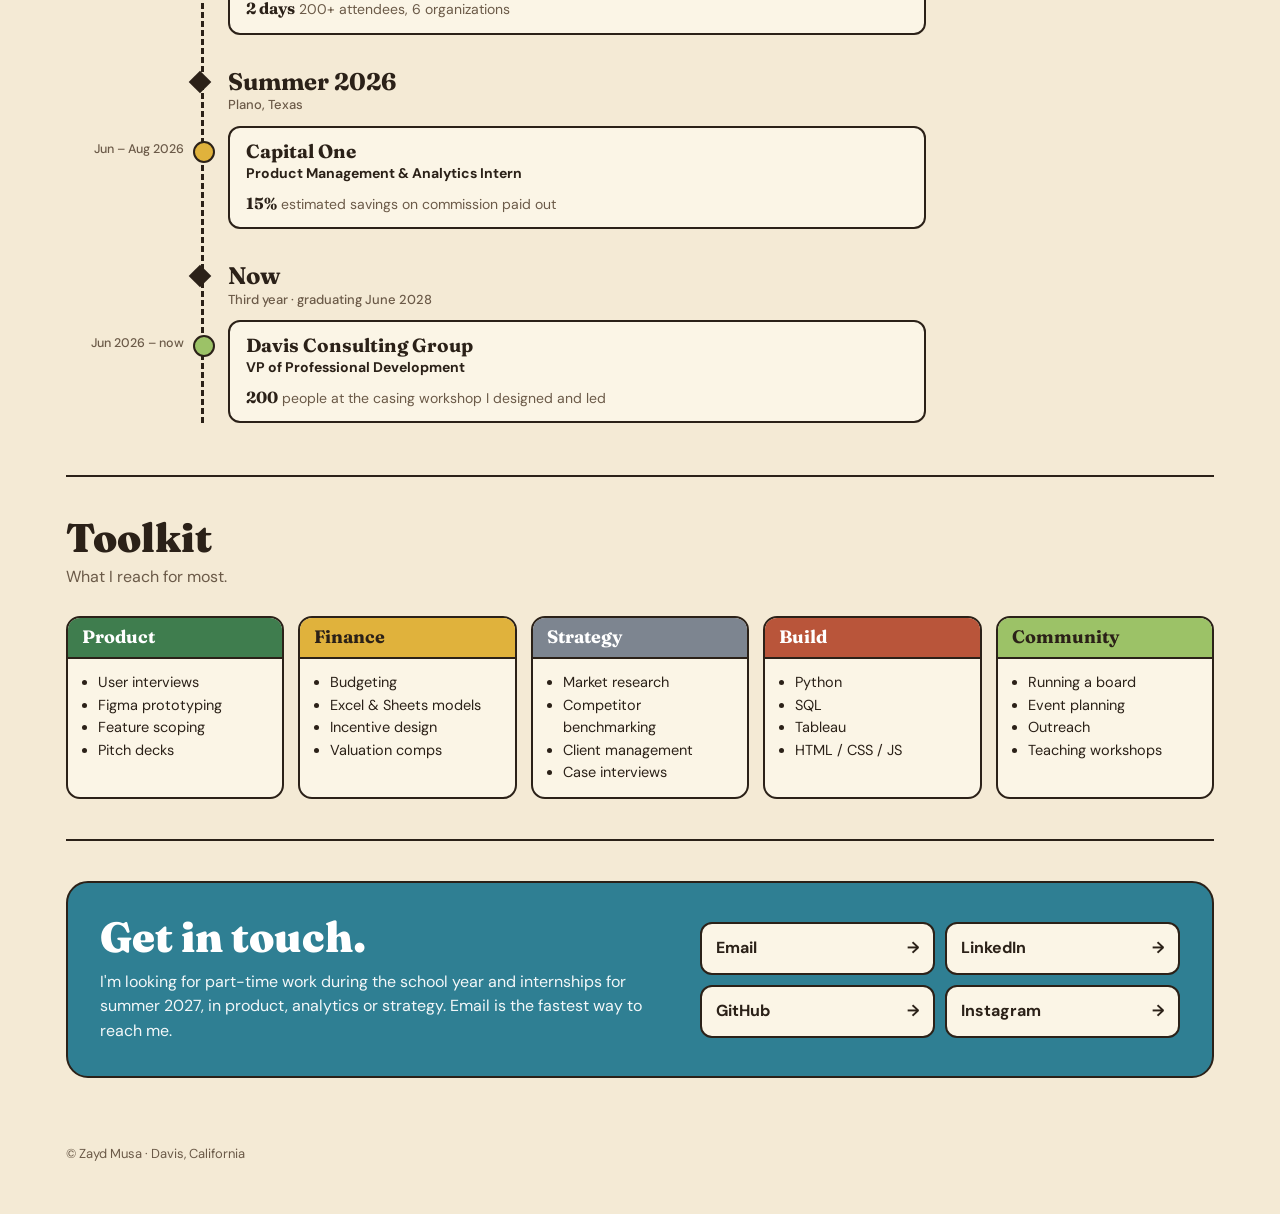
==== commit 656e1ee6: "Rebuild site around a hex board with a timeline, About and Archive pages Home page shows nineteen ex" ====
--- a/index.html
+++ b/index.html
@@ -4,309 +4,86 @@
     <meta charset="UTF-8">
     <meta name="viewport" content="width=device-width, initial-scale=1.0">
     <title>Zayd Musa</title>
+    <meta name="description" content="Zayd Musa: product, analytics and strategy. Economics and Middle East/South Asia Studies at UC Davis, class of 2028.">
+    <link rel="preconnect" href="https://fonts.googleapis.com">
+    <link rel="preconnect" href="https://fonts.gstatic.com" crossorigin>
+    <link href="https://fonts.googleapis.com/css2?family=Fraunces:opsz,wght@9..144,500;9..144,700;9..144,900&family=DM+Sans:wght@400;500;700&display=swap" rel="stylesheet">
     <link rel="stylesheet" href="style.css">
-    <!-- Font Awesome for social media icons -->
-    <link rel="stylesheet" href="https://cdnjs.cloudflare.com/ajax/libs/font-awesome/6.4.0/css/all.min.css">
     <link rel="icon" type="image/x-icon" href="Images/Favicon.ico">
-    <link rel="apple-touch-icon" sizes="300x300" type="image/png" href="Images/Favicon.png">
+    <link rel="apple-touch-icon" href="Images/favicon.png">
 </head>
 <body>
-    <!-- Main container for the entire website -->
-    <div class="container">
-        
-        <!-- HEADER SECTION: Contains headshot and name -->
-        <header class="header-section">
-            <!-- Circular headshot placeholder with sage green border -->
-            <div class="headshot-container">
-                <div class="headshot-placeholder">
-                    <img src="Images/Headshot.JPG" alt="Headshot" style="width: 100%; height: 100%; object-fit: cover; border-radius: 50%;" />
-                </div>
-            </div>
-            
-            <!-- Main name and title -->
-            <h1 class="name">Zayd Musa</h1>
-            <p class="title">Product Builder | Econ, History, & CS @ UC Davis | Prev @ Capital One</p>
-        </header>
+<div class="wrap">
+    <nav class="nav" aria-label="Main">
+        <a class="brand" href="index.html">Zayd Musa</a>
+        <ul>
+            <li><a href="index.html" aria-current="page">Work</a></li>
+            <li><a href="about.html">About</a></li>
+            <li><a href="archive.html">Archive</a></li>
+        </ul>
+    </nav>
 
-        <!-- ABOUT SECTION: Personal description and current work -->
-        <section class="about-section">
-            <h2 class="section-heading">About Me</h2>
-            
-            <!-- Personal interests and background -->
-            <div class="about-content">
-                <p class="about-description">
-                    I'm a UC Davis student majoring in Economics and Middle East/South Asia Studies, with minors in Electrical Engineering and Computer Science. 
-                    I'm driven by the belief that bold ideas, hard work, and creativity can create real, positive change. 
-                    I love building where technology, economics, and real human needs intersect — moving quickly, thinking critically, and always striving to make an impact.
-                </p>
-                
-                <!-- Current work information -->
-                <div class="current-work">
-                    <h3>What I'm Working On Now</h3>
-                    <p>
-                        Currently I'm President of Product Space at UC Davis, where I help students turn ideas into real products, after taking 1st place in our Capstone product pitch. At the Davis Consulting Group, I'm VP of Professional Development and an Engagement Manager, with five client engagements (including AWS, iD Fresh Foods, and Ask Solutions AI) spanning market analytics, financial modeling, and product recommendations. <br><br>
+    <header class="head">
+        <div>
+            <div class="eyebrow">UC Davis '28 · Economics + Middle East/South Asia Studies</div>
+            <h1>Zayd Musa</h1>
+        </div>
+        <div>
+            <p class="sub">I work on <b>product, analytics and strategy</b>. Two years of it fits on one board: nineteen tiles, colored by the kind of work. Tap one.</p>
+            <a class="status" href="#contact">Open to part-time work + internships</a>
+        </div>
+    </header>
 
-                        Most recently, I was a Business Analyst Intern at Capital One, using data to model Auto Sales compensation and redesign sales incentive structures. Before that, I helped deploy AWS's Just Walk Out technology across Northern California, drove product discovery and go-to-market at Dorsal.fyi (acquired by Promise), supported climate compliance projects at the Governor's Office of Land Use and Climate Innovation, and worked in finance at Fenwick &amp; West. I also managed a $22 million budget as ASUCD's Vice Financial Controller, and at SoFi, I designed and pitched a crypto-based fintech concept that won first place.
-                    </p>
-                </div>
-            </div>
-        </section>
-
-        <!-- SOCIAL LINKS SECTION: Row of social media icons -->
-        <section class="social-section">
-            <h2 class="section-heading">Connect With Me</h2>
-            <div class="social-links">
-                <!-- LinkedIn -->
-                <a href="https://www.linkedin.com/in/zayd-musa/" target="_blank" class="social-link" title="LinkedIn">
-                    <i class="fab fa-linkedin"></i>
-                    <span>LinkedIn</span>
-                </a>
-                
-                <!-- GitHub -->
-                <a href="https://github.com/zaydmusa" target="_blank" class="social-link" title="GitHub">
-                    <i class="fab fa-github"></i>
-                    <span>GitHub</span>
-                </a>
-                
-                <!-- Twitter -->
-                <a href="https://www.x.com/zaydmusa" target="_blank" class="social-link" title="Twitter">
-                    <i class="fab fa-twitter"></i>
-                    <span>Twitter</span>
-                </a>
-                
-                <!-- Instagram -->
-                <a href="https://www.instagram.com/zayd.musa/" target="_blank" class="social-link" title="Instagram">
-                    <i class="fab fa-instagram"></i>
-                    <span>Instagram</span>
-                </a>
-                
-                <!-- Email -->
-                <a href="mailto:zaydmusa.zm@gmail.com" class="social-link" title="Email">
-                    <i class="fas fa-envelope"></i>
-                    <span>Email</span>
-                </a>
-            </div>
-        </section>
-
-        <!-- PROJECTS SECTION: Grid of project showcase blocks -->
-        <section class="projects-section">
-            <h2 class="section-heading">Featured Projects</h2>
-            
-            <!-- Projects grid container (2 projects per row) -->
-            <div class="projects-grid">
-                
-                <!-- Project 1: Hone Product Management Competition -->
-                <div class="project-card">
-                    <img src="Images/Hone.JPG">
-                    
-                    <div class="project-content">
-                        <div class="project-category">Product Management</div>
-                        <h3 class="project-title">Hone Product Management Pitch Competition</h3>
-                        <p class="project-description">
-                            1st Place - Interactive housing platform for UC Davis students. Developed Hone — an interactive housing platform 
-                            to help UC Davis students connect with listers and find reliable housing information through user interviews, 
-                            iterative testing, and go-to-market strategy.
-                        </p>
-                        
-                        <!-- Skills used -->
-                        <div class="project-skills">
-                            <span class="skill-tag">Figma</span>
-                            <span class="skill-tag">User Experience (UX)</span>
-                            <span class="skill-tag">Research Skills</span>
-                            <span class="skill-tag">Presentations</span>
-                        </div>
-                        
-                        <div class="project-footer">
-                            <span class="project-date">Apr 2025 - Jun 2025</span>
-                            <a href="https://www.honedavis.com/" target="_blank" class="project-link">
-                            <!-- <a href="https://www.figma.com/proto/2Mpd4uDIiq18kMgKXMiWyk/team-1-design?node-id=0-1&t=joiTOCJUZM8KwVTE-1" target="_blank" class="project-link"> -->
-                                View Project <i class="fas fa-external-link-alt"></i>
-                            </a>
-                        </div>
-                    </div>
-                </div>
-
-                <!-- Project 2: ClearDx AI Health Diagnostic Tool -->
-                <div class="project-card">
-                    <img src="Images/ClearDx.JPG">
-                    
-                    <div class="project-content">
-                        <div class="project-category">Healthcare AI</div>
-                        <h3 class="project-title">ClearDx AI Health Diagnostic Tool</h3>
-                        <p class="project-description">
-                            AI-powered tool for doctors to make accurate diagnoses by analyzing patient history, medications, and contextual factors. 
-                            Focused on reducing misdiagnosis in high-risk populations with seamless EHR integration.
-                        </p>
-                        
-                        <div class="project-skills">
-                            <span class="skill-tag">AI/ML</span>
-                            <span class="skill-tag">Healthcare Technology</span>
-                            <span class="skill-tag">Product Strategy</span>
-                            <span class="skill-tag">Market Research</span>
-                        </div>
-                        
-                        <div class="project-footer">
-                            <span class="project-date">May 2025</span>
-                            <a href="https://www.linkedin.com/in/zayd-musa/overlay/1748843504228/single-media-viewer/?profileId=ACoAADMghZABo8iRSnVDXOSqH34Nc3AOde1WprQ" class="project-link">
-                                View Project <i class="fas fa-external-link-alt"></i>
-                            </a>
-                        </div>
-                    </div>
-                </div>
-
-                <!-- Project 3: Neural Network from Scratch -->
-                <div class="project-card">
-                    <img src="Images/NN.JPG">
-                    
-                    <div class="project-content">
-                        <div class="project-category">Machine Learning</div>
-                        <h3 class="project-title">Neural Network from Scratch</h3>
-                        <p class="project-description">
-                            Built a neural network from scratch using only NumPy in Python to classify Fashion MNIST and personal images 
-                            with ~85% accuracy. Designed a four-layer architecture without PyTorch or TensorFlow to showcase deep learning fundamentals.
-                        </p>
-                        
-                        <div class="project-skills">
-                            <span class="skill-tag">NumPy</span>
-                            <span class="skill-tag">Python</span>
-                            <span class="skill-tag">Deep Learning</span>
-                            <span class="skill-tag">Machine Learning</span>
-                        </div>
-                        
-                        <div class="project-footer">
-                            <span class="project-date">May 2025</span>
-                            <a href="https://github.com/zaydmusa/Neural-Net" target="_blank" class="project-link">
-                                View Project <i class="fas fa-external-link-alt"></i>
-                            </a>
-                        </div>
-                    </div>
-                </div>
-
-                <!-- Project 4: InSite Entrepreneurship Platform -->
-                <div class="project-card">
-                    <img src="Images/InSite.JPG">
-                    
-                    <div class="project-content">
-                        <div class="project-category">Fintech</div>
-                        <h3 class="project-title">InSite Entrepreneurship Platform</h3>
-                        <p class="project-description">
-                            All-in-one platform consolidating loyalty programs, tracking rewards, and offering smart insights for users. 
-                            Implemented AI to scrape emails for rewards, integrate financial coaching, and offer real-time alerts with subscription models.
-                        </p>
-                        
-                        <div class="project-skills">
-                            <span class="skill-tag">Entrepreneurship</span>
-                            <span class="skill-tag">Fintech</span>
-                            <span class="skill-tag">AI Integration</span>
-                            <span class="skill-tag">Product Development</span>
-                        </div>
-                        
-                        <div class="project-footer">
-                            <span class="project-date">Jan 2025 - Mar 2025</span>
-                            <a href="https://www.canva.com/design/DAGx8JHGpIM/gRdb3ew2-ASeh09VRLH3aQ/edit?utm_content=DAGx8JHGpIM&utm_campaign=designshare&utm_medium=link2&utm_source=sharebutton" class="project-link">
-                                View Project <i class="fas fa-external-link-alt"></i>
-                            </a>
-                        </div>
-                    </div>
-                </div>
-
-                <!-- Project 5: L'Oréal M&A Case Competition -->
-                <div class="project-card">
-                    <img src="Images/LOreal.JPG">
-                    
-                    <div class="project-content">
-                        <div class="project-category">Strategy & Consulting</div>
-                        <h3 class="project-title">L'Oréal M&A Case Competition</h3>
-                        <p class="project-description">
-                            Strategic analysis of L'Oréal's potential acquisition of ISDIN, a Spanish dermatology leader. 
-                            Evaluated strategic synergies, clinical innovation, and market expansion in Latin America with comprehensive 
-                            financial modeling and integration planning.
-                        </p>
-                        
-                        <div class="project-skills">
-                            <span class="skill-tag">M&A Analysis</span>
-                            <span class="skill-tag">Financial Modeling</span>
-                            <span class="skill-tag">Strategic Planning</span>
-                            <span class="skill-tag">Market Research</span>
-                        </div>
-                        
-                        <div class="project-footer">
-                            <span class="project-date">Sep 2024 - Nov 2024</span>
-                            <a href="https://www.canva.com/design/DAGx8NAcoW8/726YGlyaQfcMvyfkZH9JQQ/edit?utm_content=DAGx8NAcoW8&utm_campaign=designshare&utm_medium=link2&utm_source=sharebutton" class="project-link">
-                                View Project <i class="fas fa-external-link-alt"></i>
-                            </a>
-                        </div>
-                    </div>
-                </div>
-
-                <!-- Project 6: Dorsal.fyi Medical Bill Negotiation -->
-                <div class="project-card">
-                    <img src="Images/DorsalProj.JPG">
-                    
-                    <div class="project-content">
-                        <div class="project-category">Healthcare Fintech</div>
-                        <h3 class="project-title">Dorsal.fyi Medical Bill Negotiation</h3>
-                        <p class="project-description">
-                            AI-powered medical bill negotiation service helping patients reduce healthcare costs through automated analysis 
-                            and negotiation processes. Worked as Product Management Intern on product discovery and go-to-market alignment.
-                        </p>
-                        
-                        <div class="project-skills">
-                            <span class="skill-tag">Product Management</span>
-                            <span class="skill-tag">Healthcare AI</span>
-                            <span class="skill-tag">Fintech</span>
-                            <span class="skill-tag">GTM Strategy</span>
-                        </div>
-                        
-                        <div class="project-footer">
-                            <span class="project-date">Jun 2025 - Aug 2025</span>
-                            <a href="https://www.dorsal.fyi" target="_blank" class="project-link">
-                                View Project <i class="fas fa-external-link-alt"></i>
-                            </a>
-                        </div>
-                    </div>
-                </div>
-
-                <!-- Project 7: Bengali Student Association (BSA) -->
-                <div class="project-card">
-                    <img src="Images/BSAProj.JPG">
-                    
-                    <div class="project-content">
-                        <div class="project-category">Campus Leadership</div>
-                        <h3 class="project-title">Bengali Student Association</h3>
-                        <p class="project-description">
-                            Leading cultural engagement and organizational strategy as Secretary, following a year as Social Media Coordinator. 
-                            Designed campaigns, managed event outreach, and elevated community presence through digital marketing, member engagement, 
-                            and cross-club collaborations celebrating South Asian culture on campus.
-                        </p>
-                        
-                        <!-- Skills used -->
-                        <div class="project-skills">
-                            <span class="skill-tag">Outreach</span>
-                            <span class="skill-tag">Marketing</span>
-                            <span class="skill-tag">Canva</span>
-                            <span class="skill-tag">Community Engagement</span>
-                        </div>
-                        
-                        <div class="project-footer">
-                            <span class="project-date">Sep 2024 - Present</span>
-                            <a href="https://www.instagram.com/bsaatdavis/" target="_blank" class="project-link">
-                                View Page <i class="fas fa-external-link-alt"></i>
-                            </a>
-                        </div>
-                    </div>
-                </div>
-                
-            </div>
-        </section>
-
-        <!-- FOOTER -->
-        <footer class="footer">
-            <p></p>
-        </footer>
-        
+    <div class="play" id="work">
+        <div>
+            <svg class="board" id="board" viewBox="0 0 660 590" role="group" aria-label="Board of experiences"></svg>
+            <div class="legend" id="legend"></div>
+            <p class="hint">The number on each tile is the result I'd lead with. Use the buttons to filter by kind of work.</p>
+        </div>
+        <aside class="card" id="card" aria-live="polite"></aside>
     </div>
 
-    <script src="app.js"></script>
+    <section id="path">
+        <h2>How I got here</h2>
+        <p class="lead">The same nineteen tiles in the order they happened. Tap one to open it on the board.</p>
+        <div class="key">
+            <span><i style="background:var(--product)"></i>Product</span>
+            <span><i style="background:var(--finance)"></i>Finance</span>
+            <span><i style="background:var(--strategy)"></i>Strategy</span>
+            <span><i style="background:var(--build)"></i>Build</span>
+            <span><i style="background:var(--community)"></i>Community</span>
+        </div>
+        <div class="tl" id="timeline"></div>
+    </section>
+
+    <section id="toolkit">
+        <h2>Toolkit</h2>
+        <p class="lead">What I reach for most.</p>
+        <div class="kit">
+            <div><h3 style="background:var(--product)">Product</h3><ul><li>User interviews</li><li>Figma prototyping</li><li>Feature scoping</li><li>Pitch decks</li></ul></div>
+            <div><h3 style="background:var(--finance);color:var(--ink)">Finance</h3><ul><li>Budgeting</li><li>Excel &amp; Sheets models</li><li>Incentive design</li><li>Valuation comps</li></ul></div>
+            <div><h3 style="background:var(--strategy)">Strategy</h3><ul><li>Market research</li><li>Competitor benchmarking</li><li>Client management</li><li>Case interviews</li></ul></div>
+            <div><h3 style="background:var(--build)">Build</h3><ul><li>Python</li><li>SQL</li><li>Tableau</li><li>HTML / CSS / JS</li></ul></div>
+            <div><h3 style="background:var(--community);color:var(--ink)">Community</h3><ul><li>Running a board</li><li>Event planning</li><li>Outreach</li><li>Teaching workshops</li></ul></div>
+        </div>
+    </section>
+
+    <section id="contact">
+        <div class="contact">
+            <div>
+                <h2>Get in touch.</h2>
+                <p>I'm looking for part-time work during the school year and internships for summer 2027, in product, analytics or strategy. Email is the fastest way to reach me.</p>
+            </div>
+            <div class="ports">
+                <a href="mailto:zaydmusa.zm@gmail.com">Email <span>→</span></a>
+                <a href="https://www.linkedin.com/in/zayd-musa/" target="_blank" rel="noopener">LinkedIn <span>→</span></a>
+                <a href="https://github.com/zaydmusa" target="_blank" rel="noopener">GitHub <span>→</span></a>
+                <a href="https://www.instagram.com/zayd.musa/" target="_blank" rel="noopener">Instagram <span>→</span></a>
+            </div>
+        </div>
+    </section>
+    <footer>© Zayd Musa · Davis, California</footer>
+</div>
+<script src="app.js"></script>
 </body>
-</html>+</html>
--- a/style.css
+++ b/style.css
@@ -1,1275 +1,146 @@
-:root {
-  /* Primitive Color Tokens */
-  --color-white: rgba(255, 255, 255, 1);
-  --color-black: rgba(0, 0, 0, 1);
-  --color-cream-50: rgba(252, 252, 249, 1);
-  --color-cream-100: rgba(255, 255, 253, 1);
-  --color-gray-200: rgba(245, 245, 245, 1);
-  --color-gray-300: rgba(167, 169, 169, 1);
-  --color-gray-400: rgba(119, 124, 124, 1);
-  --color-slate-500: rgba(98, 108, 113, 1);
-  --color-brown-600: rgba(94, 82, 64, 1);
-  --color-charcoal-700: rgba(31, 33, 33, 1);
-  --color-charcoal-800: rgba(38, 40, 40, 1);
-  --color-slate-900: rgba(19, 52, 59, 1);
-  --color-teal-300: rgba(50, 184, 198, 1);
-  --color-teal-400: rgba(45, 166, 178, 1);
-  --color-teal-500: rgba(33, 128, 141, 1);
-  --color-teal-600: rgba(29, 116, 128, 1);
-  --color-teal-700: rgba(26, 104, 115, 1);
-  --color-teal-800: rgba(41, 150, 161, 1);
-  --color-red-400: rgba(255, 84, 89, 1);
-  --color-red-500: rgba(192, 21, 47, 1);
-  --color-orange-400: rgba(230, 129, 97, 1);
-  --color-orange-500: rgba(168, 75, 47, 1);
+:root{
+  --paper:#f4ead5; --paper-2:#fbf5e6; --ink:#2b2118; --ink-2:#6b5a48; --line:#d9c8a5;
+  --sea:#2f7f93;
+  --product:#3f7d4e; --finance:#e0b23c; --strategy:#7d8590; --build:#b9553a; --community:#9cc267; --desert:#e6cf9a;
+}
+*{box-sizing:border-box}
+html{scroll-behavior:smooth}
+body{margin:0;background:var(--paper);color:var(--ink);font-family:"DM Sans",system-ui,sans-serif;line-height:1.55;
+  background-image:radial-gradient(circle at 20% 0%,#fff8e6 0,transparent 45%),radial-gradient(circle at 100% 30%,#efe0bf 0,transparent 40%);background-attachment:fixed}
+h1,h2,h3{font-family:Fraunces,Georgia,serif;margin:0;line-height:1.05}
+a{color:inherit}
+img{max-width:100%;display:block}
+.wrap{max-width:1180px;margin:0 auto;padding:0 16px}
 
-  /* RGB versions for opacity control */
-  --color-brown-600-rgb: 94, 82, 64;
-  --color-teal-500-rgb: 33, 128, 141;
-  --color-slate-900-rgb: 19, 52, 59;
-  --color-slate-500-rgb: 98, 108, 113;
-  --color-red-500-rgb: 192, 21, 47;
-  --color-red-400-rgb: 255, 84, 89;
-  --color-orange-500-rgb: 168, 75, 47;
-  --color-orange-400-rgb: 230, 129, 97;
+/* nav */
+.nav{display:flex;justify-content:space-between;align-items:center;gap:12px;padding:16px 0;flex-wrap:wrap}
+.nav .brand{font-family:Fraunces,serif;font-weight:900;font-size:22px;text-decoration:none}
+.nav ul{list-style:none;display:flex;gap:4px;margin:0;padding:0;flex-wrap:wrap}
+.nav ul a{text-decoration:none;font-weight:700;font-size:15px;padding:6px 14px;border-radius:999px;border:2px solid transparent}
+.nav ul a:hover{border-color:var(--ink)}
+.nav ul a[aria-current]{background:var(--ink);color:var(--paper-2)}
 
-  /* Background color tokens (Light Mode) */
-  --color-bg-1: rgba(59, 130, 246, 0.08); /* Light blue */
-  --color-bg-2: rgba(245, 158, 11, 0.08); /* Light yellow */
-  --color-bg-3: rgba(34, 197, 94, 0.08); /* Light green */
-  --color-bg-4: rgba(239, 68, 68, 0.08); /* Light red */
-  --color-bg-5: rgba(147, 51, 234, 0.08); /* Light purple */
-  --color-bg-6: rgba(249, 115, 22, 0.08); /* Light orange */
-  --color-bg-7: rgba(236, 72, 153, 0.08); /* Light pink */
-  --color-bg-8: rgba(6, 182, 212, 0.08); /* Light cyan */
+/* page header */
+.head{display:flex;justify-content:space-between;align-items:flex-end;gap:24px;flex-wrap:wrap;padding:28px 0 22px;border-bottom:2px solid var(--ink)}
+.eyebrow{font-size:12px;letter-spacing:.16em;text-transform:uppercase;color:var(--ink-2);font-weight:700}
+h1{font-size:clamp(46px,8vw,92px);font-weight:900;letter-spacing:-.02em;margin-top:8px}
+.sub{max-width:440px;font-size:16.5px;color:var(--ink-2);margin:0}
+.sub b{color:var(--ink)}
+.status{display:inline-flex;align-items:center;gap:8px;margin-top:12px;font-size:13.5px;font-weight:700;color:var(--ink);border:2px solid var(--ink);border-radius:999px;padding:4px 12px;background:var(--paper-2);text-decoration:none}
+.status::before{content:"";width:9px;height:9px;border-radius:50%;background:var(--product)}
 
-  /* Semantic Color Tokens (Light Mode) */
-  --color-background: var(--color-cream-50);
-  --color-surface: var(--color-cream-100);
-  --color-text: var(--color-slate-900);
-  --color-text-secondary: var(--color-slate-500);
-  --color-primary: var(--color-teal-500);
-  --color-primary-hover: var(--color-teal-600);
-  --color-primary-active: var(--color-teal-700);
-  --color-secondary: rgba(var(--color-brown-600-rgb), 0.12);
-  --color-secondary-hover: rgba(var(--color-brown-600-rgb), 0.2);
-  --color-secondary-active: rgba(var(--color-brown-600-rgb), 0.25);
-  --color-border: rgba(var(--color-brown-600-rgb), 0.2);
-  --color-btn-primary-text: var(--color-cream-50);
-  --color-card-border: rgba(var(--color-brown-600-rgb), 0.12);
-  --color-card-border-inner: rgba(var(--color-brown-600-rgb), 0.12);
-  --color-error: var(--color-red-500);
-  --color-success: var(--color-teal-500);
-  --color-warning: var(--color-orange-500);
-  --color-info: var(--color-slate-500);
-  --color-focus-ring: rgba(var(--color-teal-500-rgb), 0.4);
-  --color-select-caret: rgba(var(--color-slate-900-rgb), 0.8);
+/* board */
+.play{display:grid;grid-template-columns:minmax(0,1.25fr) minmax(0,.75fr);gap:28px;padding:28px 0 36px;align-items:start}
+svg.board{width:100%;height:auto;display:block}
+.hex{cursor:pointer;transition:transform .18s ease,opacity .2s;transform-box:fill-box;transform-origin:center}
+.hex:hover,.hex:focus-visible{transform:scale(1.06);outline:none}
+.hex polygon{stroke:#f6ecd4;stroke-width:4}
+.hex.dim{opacity:.28}
+.hex.sel polygon{stroke:var(--ink)}
+.hex text{pointer-events:none;font-family:"DM Sans",sans-serif}
+.tok{fill:#fbf3df;stroke:#2b2118;stroke-width:1.5}
+.tokt{font-family:Fraunces,serif!important;font-weight:700;font-size:15px;fill:#2b2118}
+.lbl{font-size:9.5px;font-weight:700;fill:#fff;letter-spacing:.02em}
+.lbl.dark{fill:#2b2118}
+.legend{display:flex;flex-wrap:wrap;gap:8px;margin-top:6px}
+.legend button{font:inherit;font-size:13px;font-weight:700;border:2px solid var(--ink);background:var(--paper-2);border-radius:999px;padding:5px 12px 5px 8px;cursor:pointer;display:flex;align-items:center;gap:7px;color:var(--ink)}
+.legend button i,.tag i,.key i{width:14px;height:14px;border-radius:3px;display:block;border:1.5px solid var(--ink)}
+.legend button.on{background:var(--ink);color:var(--paper-2)}
+.hint{font-size:13px;color:var(--ink-2);margin:10px 0 0}
 
-  /* Common style patterns */
-  --focus-ring: 0 0 0 3px var(--color-focus-ring);
-  --focus-outline: 2px solid var(--color-primary);
-  --status-bg-opacity: 0.15;
-  --status-border-opacity: 0.25;
-  --select-caret-light: url("data:image/svg+xml,%3Csvg xmlns='http://www.w3.org/2000/svg' width='16' height='16' viewBox='0 0 24 24' fill='none' stroke='%23134252' stroke-width='2' stroke-linecap='round' stroke-linejoin='round'%3E%3Cpolyline points='6 9 12 15 18 9'%3E%3C/polyline%3E%3C/svg%3E");
-  --select-caret-dark: url("data:image/svg+xml,%3Csvg xmlns='http://www.w3.org/2000/svg' width='16' height='16' viewBox='0 0 24 24' fill='none' stroke='%23f5f5f5' stroke-width='2' stroke-linecap='round' stroke-linejoin='round'%3E%3Cpolyline points='6 9 12 15 18 9'%3E%3C/polyline%3E%3C/svg%3E");
+.card{background:var(--paper-2);border:2px solid var(--ink);border-radius:18px;padding:22px;box-shadow:6px 6px 0 var(--ink);position:sticky;top:16px}
+.tag{display:inline-flex;align-items:center;gap:8px;font-size:12px;font-weight:700;letter-spacing:.12em;text-transform:uppercase}
+.card h2{font-size:30px;margin:12px 0 4px;font-weight:700}
+.role{font-weight:700}
+.meta{font-size:13px;color:var(--ink-2)}
+.card p{margin:12px 0 14px;font-size:15.5px}
+.stat{display:flex;gap:14px;align-items:center;border-top:1.5px dashed var(--line);padding-top:14px}
+.stat b{font-family:Fraunces,serif;font-size:36px;line-height:1;font-weight:900;white-space:nowrap}
+.stat span{font-size:13px;color:var(--ink-2)}
+.chips{display:flex;flex-wrap:wrap;gap:6px;margin-top:14px}
+.chips span{font-size:12px;border:1.5px solid var(--ink);border-radius:6px;padding:2px 8px;background:#fff}
+.more{display:inline-block;margin:14px 14px 0 0;font-weight:700;font-size:14px}
 
-  /* RGB versions for opacity control */
-  --color-success-rgb: 33, 128, 141;
-  --color-error-rgb: 192, 21, 47;
-  --color-warning-rgb: 168, 75, 47;
-  --color-info-rgb: 98, 108, 113;
+/* sections */
+section{padding:40px 0;border-top:2px solid var(--ink)}
+section>h2{font-size:clamp(28px,4vw,40px);font-weight:900;margin-bottom:6px}
+.lead{color:var(--ink-2);margin:0 0 26px;max-width:640px}
 
-  /* Typography */
-  --font-family-base: "FKGroteskNeue", "Geist", "Inter", -apple-system,
-    BlinkMacSystemFont, "Segoe UI", Roboto, sans-serif;
-  --font-family-mono: "Berkeley Mono", ui-monospace, SFMono-Regular, Menlo,
-    Monaco, Consolas, monospace;
-  --font-size-xs: 11px;
-  --font-size-sm: 12px;
-  --font-size-base: 14px;
-  --font-size-md: 14px;
-  --font-size-lg: 16px;
-  --font-size-xl: 18px;
-  --font-size-2xl: 20px;
-  --font-size-3xl: 24px;
-  --font-size-4xl: 30px;
-  --font-weight-normal: 400;
-  --font-weight-medium: 500;
-  --font-weight-semibold: 550;
-  --font-weight-bold: 600;
-  --line-height-tight: 1.2;
-  --line-height-normal: 1.5;
-  --letter-spacing-tight: -0.01em;
+/* timeline */
+.tl{position:relative;max-width:860px}
+.tl::before{content:"";position:absolute;left:135px;top:8px;bottom:0;border-left:3px dashed var(--ink)}
+.tl h3{font-size:24px;font-weight:700;margin:34px 0 14px 162px;position:relative}
+.tl h3:first-child{margin-top:0}
+.tl h3::before{content:"";position:absolute;left:-36.5px;top:5px;width:16px;height:16px;background:var(--ink);transform:rotate(45deg)}
+.tl h3 small{display:block;font-family:"DM Sans",sans-serif;font-size:13px;font-weight:500;color:var(--ink-2);margin-top:4px}
+.ev{display:grid;grid-template-columns:118px 1fr;gap:44px;position:relative;margin-bottom:12px;scroll-margin-top:20px}
+.ev time{font-size:12.5px;color:var(--ink-2);text-align:right;padding-top:15px;font-weight:500;line-height:1.3}
+.ev::before{content:"";position:absolute;left:127px;top:15px;width:18px;height:18px;border-radius:50%;background:var(--c);border:2.5px solid var(--ink)}
+.ev .body{background:var(--paper-2);border:2px solid var(--ink);border-radius:12px;padding:12px 16px;cursor:pointer;transition:transform .15s}
+.ev .body:hover{transform:translateX(4px)}
+.ev.win .body{box-shadow:4px 4px 0 var(--finance)}
+.ev:target .body{box-shadow:4px 4px 0 var(--ink)}
+.ev h4{font-family:Fraunces,serif;font-size:19px;margin:0;line-height:1.2}
+.ev .role{font-size:14px}
+.ev p{margin:6px 0 0;font-size:14px;color:var(--ink-2)}
+.ev p b{color:var(--ink);font-family:Fraunces,serif;font-size:16px}
+.badge{display:inline-block;background:var(--finance);border:1.5px solid var(--ink);border-radius:5px;font-size:11px;font-weight:700;padding:0 6px;margin-left:8px;vertical-align:2px;font-family:"DM Sans",sans-serif;white-space:nowrap}
+.key{display:flex;flex-wrap:wrap;gap:14px;font-size:13px;margin:0 0 26px;color:var(--ink-2)}
+.key span{display:flex;align-items:center;gap:6px}
+.key i{border-radius:50%}
 
-  /* Spacing */
-  --space-0: 0;
-  --space-1: 1px;
-  --space-2: 2px;
-  --space-4: 4px;
-  --space-6: 6px;
-  --space-8: 8px;
-  --space-10: 10px;
-  --space-12: 12px;
-  --space-16: 16px;
-  --space-20: 20px;
-  --space-24: 24px;
-  --space-32: 32px;
+/* toolkit */
+.kit{display:grid;grid-template-columns:repeat(auto-fit,minmax(200px,1fr));gap:14px}
+.kit div{border:2px solid var(--ink);border-radius:14px;overflow:hidden;background:var(--paper-2)}
+.kit h3{padding:10px 14px;font-size:18px;font-weight:700;color:#fff;border-bottom:2px solid var(--ink)}
+.kit ul{margin:0;padding:12px 14px 14px 30px;font-size:14.5px}
 
-  /* Border Radius */
-  --radius-sm: 6px;
-  --radius-base: 8px;
-  --radius-md: 10px;
-  --radius-lg: 12px;
-  --radius-full: 9999px;
+/* contact */
+.contact{background:var(--sea);color:#fff;border-radius:22px;border:2px solid var(--ink);padding:32px;display:grid;grid-template-columns:1.2fr 1fr;gap:24px;align-items:center}
+.contact h2{font-size:clamp(28px,4vw,42px);font-weight:900}
+.contact p{margin:10px 0 0;opacity:.94}
+.ports{display:grid;grid-template-columns:1fr 1fr;gap:10px}
+.ports a{background:var(--paper-2);color:var(--ink);text-decoration:none;font-weight:700;border:2px solid var(--ink);border-radius:12px;padding:12px 14px;display:flex;justify-content:space-between}
+.ports a:hover{background:var(--finance)}
+footer{padding:26px 0 50px;font-size:13px;color:var(--ink-2)}
 
-  /* Shadows */
-  --shadow-xs: 0 1px 2px rgba(0, 0, 0, 0.02);
-  --shadow-sm: 0 1px 3px rgba(0, 0, 0, 0.04), 0 1px 2px rgba(0, 0, 0, 0.02);
-  --shadow-md: 0 4px 6px -1px rgba(0, 0, 0, 0.04),
-    0 2px 4px -1px rgba(0, 0, 0, 0.02);
-  --shadow-lg: 0 10px 15px -3px rgba(0, 0, 0, 0.04),
-    0 4px 6px -2px rgba(0, 0, 0, 0.02);
-  --shadow-inset-sm: inset 0 1px 0 rgba(255, 255, 255, 0.15),
-    inset 0 -1px 0 rgba(0, 0, 0, 0.03);
+/* about */
+.about{display:grid;grid-template-columns:300px 1fr;gap:44px;padding:36px 0 44px;align-items:start}
+.portrait{border:2px solid var(--ink);border-radius:18px;box-shadow:6px 6px 0 var(--ink);overflow:hidden;aspect-ratio:1;background:var(--desert)}
+.portrait img{width:100%;height:100%;object-fit:cover}
+.facts{margin:22px 0 0;padding:0;list-style:none;font-size:14.5px}
+.facts li{display:flex;justify-content:space-between;gap:16px;border-bottom:1.5px dashed var(--line);padding:8px 0}
+.facts li span:first-child{color:var(--ink-2);flex:none}
+.facts li span:last-child{text-align:right;font-weight:500}
+.prose p{font-size:18px;margin:0 0 16px;max-width:640px}
+.prose h2{font-size:28px;font-weight:700;margin:34px 0 12px}
+.now{display:grid;grid-template-columns:repeat(auto-fit,minmax(200px,1fr));gap:12px}
+.now div{background:var(--paper-2);border:2px solid var(--ink);border-radius:12px;padding:12px 14px;font-size:14.5px}
+.now b{display:block;font-family:Fraunces,serif;font-size:18px}
+.now span{color:var(--ink-2);font-size:13px;font-weight:700}
+.plain{margin:0;padding-left:20px;font-size:16px}
 
-  /* Animation */
-  --duration-fast: 150ms;
-  --duration-normal: 250ms;
-  --ease-standard: cubic-bezier(0.16, 1, 0.3, 1);
+/* archive */
+.grid{display:grid;grid-template-columns:repeat(auto-fill,minmax(320px,1fr));gap:22px;padding:32px 0 44px}
+.item{background:var(--paper-2);border:2px solid var(--ink);border-radius:16px;overflow:hidden;display:flex;flex-direction:column;transition:transform .18s,box-shadow .18s}
+.item:hover{transform:translate(-3px,-3px);box-shadow:6px 6px 0 var(--ink)}
+.item img{width:100%;aspect-ratio:16/9;object-fit:cover;object-position:top;border-bottom:2px solid var(--ink);background:#fff}
+.item .in{padding:16px 18px 18px;display:flex;flex-direction:column;flex:1}
+.item h2{font-size:22px;font-weight:700;margin:8px 0 6px}
+.item p{margin:0 0 12px;font-size:14.5px;color:var(--ink-2)}
+.item .foot{margin-top:auto;display:flex;justify-content:space-between;align-items:center;gap:10px;font-size:13px;color:var(--ink-2);padding-top:10px;border-top:1.5px dashed var(--line)}
+.item .foot a{font-weight:700;color:var(--ink)}
 
-  /* Layout */
-  --container-sm: 640px;
-  --container-md: 768px;
-  --container-lg: 1024px;
-  --container-xl: 1280px;
+@media (max-width:860px){
+  .play{grid-template-columns:1fr}.card{position:static}
+  .contact{grid-template-columns:1fr;padding:22px}
+  .about{grid-template-columns:1fr;gap:26px}.portrait{max-width:260px}
 }
-
-/* Dark mode colors */
-@media (prefers-color-scheme: dark) {
-  :root {
-    /* RGB versions for opacity control (Dark Mode) */
-    --color-gray-400-rgb: 119, 124, 124;
-    --color-teal-300-rgb: 50, 184, 198;
-    --color-gray-300-rgb: 167, 169, 169;
-    --color-gray-200-rgb: 245, 245, 245;
-
-    /* Background color tokens (Dark Mode) */
-    --color-bg-1: rgba(29, 78, 216, 0.15); /* Dark blue */
-    --color-bg-2: rgba(180, 83, 9, 0.15); /* Dark yellow */
-    --color-bg-3: rgba(21, 128, 61, 0.15); /* Dark green */
-    --color-bg-4: rgba(185, 28, 28, 0.15); /* Dark red */
-    --color-bg-5: rgba(107, 33, 168, 0.15); /* Dark purple */
-    --color-bg-6: rgba(194, 65, 12, 0.15); /* Dark orange */
-    --color-bg-7: rgba(190, 24, 93, 0.15); /* Dark pink */
-    --color-bg-8: rgba(8, 145, 178, 0.15); /* Dark cyan */
-    
-    /* Semantic Color Tokens (Dark Mode) */
-    --color-background: var(--color-charcoal-700);
-    --color-surface: var(--color-charcoal-800);
-    --color-text: var(--color-gray-200);
-    --color-text-secondary: rgba(var(--color-gray-300-rgb), 0.7);
-    --color-primary: var(--color-teal-300);
-    --color-primary-hover: var(--color-teal-400);
-    --color-primary-active: var(--color-teal-800);
-    --color-secondary: rgba(var(--color-gray-400-rgb), 0.15);
-    --color-secondary-hover: rgba(var(--color-gray-400-rgb), 0.25);
-    --color-secondary-active: rgba(var(--color-gray-400-rgb), 0.3);
-    --color-border: rgba(var(--color-gray-400-rgb), 0.3);
-    --color-error: var(--color-red-400);
-    --color-success: var(--color-teal-300);
-    --color-warning: var(--color-orange-400);
-    --color-info: var(--color-gray-300);
-    --color-focus-ring: rgba(var(--color-teal-300-rgb), 0.4);
-    --color-btn-primary-text: var(--color-slate-900);
-    --color-card-border: rgba(var(--color-gray-400-rgb), 0.2);
-    --color-card-border-inner: rgba(var(--color-gray-400-rgb), 0.15);
-    --shadow-inset-sm: inset 0 1px 0 rgba(255, 255, 255, 0.1),
-      inset 0 -1px 0 rgba(0, 0, 0, 0.15);
-    --button-border-secondary: rgba(var(--color-gray-400-rgb), 0.2);
-    --color-border-secondary: rgba(var(--color-gray-400-rgb), 0.2);
-    --color-select-caret: rgba(var(--color-gray-200-rgb), 0.8);
-
-    /* Common style patterns - updated for dark mode */
-    --focus-ring: 0 0 0 3px var(--color-focus-ring);
-    --focus-outline: 2px solid var(--color-primary);
-    --status-bg-opacity: 0.15;
-    --status-border-opacity: 0.25;
-    --select-caret-light: url("data:image/svg+xml,%3Csvg xmlns='http://www.w3.org/2000/svg' width='16' height='16' viewBox='0 0 24 24' fill='none' stroke='%23134252' stroke-width='2' stroke-linecap='round' stroke-linejoin='round'%3E%3Cpolyline points='6 9 12 15 18 9'%3E%3C/polyline%3E%3C/svg%3E");
-    --select-caret-dark: url("data:image/svg+xml,%3Csvg xmlns='http://www.w3.org/2000/svg' width='16' height='16' viewBox='0 0 24 24' fill='none' stroke='%23f5f5f5' stroke-width='2' stroke-linecap='round' stroke-linejoin='round'%3E%3Cpolyline points='6 9 12 15 18 9'%3E%3C/polyline%3E%3C/svg%3E");
-
-    /* RGB versions for dark mode */
-    --color-success-rgb: var(--color-teal-300-rgb);
-    --color-error-rgb: var(--color-red-400-rgb);
-    --color-warning-rgb: var(--color-orange-400-rgb);
-    --color-info-rgb: var(--color-gray-300-rgb);
-  }
+@media (max-width:620px){
+  .tl::before{left:8px}
+  .tl h3{margin-left:34px}.tl h3::before{left:-33.5px}
+  .ev{grid-template-columns:1fr;gap:4px;padding-left:34px}
+  .ev time{text-align:left;padding-top:0}
+  .ev::before{left:0;top:26px}
+  .grid{grid-template-columns:1fr}
 }
-
-/* Data attribute for manual theme switching */
-[data-color-scheme="dark"] {
-  /* RGB versions for opacity control (dark mode) */
-  --color-gray-400-rgb: 119, 124, 124;
-  --color-teal-300-rgb: 50, 184, 198;
-  --color-gray-300-rgb: 167, 169, 169;
-  --color-gray-200-rgb: 245, 245, 245;
-
-  /* Colorful background palette - Dark Mode */
-  --color-bg-1: rgba(29, 78, 216, 0.15); /* Dark blue */
-  --color-bg-2: rgba(180, 83, 9, 0.15); /* Dark yellow */
-  --color-bg-3: rgba(21, 128, 61, 0.15); /* Dark green */
-  --color-bg-4: rgba(185, 28, 28, 0.15); /* Dark red */
-  --color-bg-5: rgba(107, 33, 168, 0.15); /* Dark purple */
-  --color-bg-6: rgba(194, 65, 12, 0.15); /* Dark orange */
-  --color-bg-7: rgba(190, 24, 93, 0.15); /* Dark pink */
-  --color-bg-8: rgba(8, 145, 178, 0.15); /* Dark cyan */
-  
-  /* Semantic Color Tokens (Dark Mode) */
-  --color-background: var(--color-charcoal-700);
-  --color-surface: var(--color-charcoal-800);
-  --color-text: var(--color-gray-200);
-  --color-text-secondary: rgba(var(--color-gray-300-rgb), 0.7);
-  --color-primary: var(--color-teal-300);
-  --color-primary-hover: var(--color-teal-400);
-  --color-primary-active: var(--color-teal-800);
-  --color-secondary: rgba(var(--color-gray-400-rgb), 0.15);
-  --color-secondary-hover: rgba(var(--color-gray-400-rgb), 0.25);
-  --color-secondary-active: rgba(var(--color-gray-400-rgb), 0.3);
-  --color-border: rgba(var(--color-gray-400-rgb), 0.3);
-  --color-error: var(--color-red-400);
-  --color-success: var(--color-teal-300);
-  --color-warning: var(--color-orange-400);
-  --color-info: var(--color-gray-300);
-  --color-focus-ring: rgba(var(--color-teal-300-rgb), 0.4);
-  --color-btn-primary-text: var(--color-slate-900);
-  --color-card-border: rgba(var(--color-gray-400-rgb), 0.15);
-  --color-card-border-inner: rgba(var(--color-gray-400-rgb), 0.15);
-  --shadow-inset-sm: inset 0 1px 0 rgba(255, 255, 255, 0.1),
-    inset 0 -1px 0 rgba(0, 0, 0, 0.15);
-  --color-border-secondary: rgba(var(--color-gray-400-rgb), 0.2);
-  --color-select-caret: rgba(var(--color-gray-200-rgb), 0.8);
-
-  /* Common style patterns - updated for dark mode */
-  --focus-ring: 0 0 0 3px var(--color-focus-ring);
-  --focus-outline: 2px solid var(--color-primary);
-  --status-bg-opacity: 0.15;
-  --status-border-opacity: 0.25;
-  --select-caret-light: url("data:image/svg+xml,%3Csvg xmlns='http://www.w3.org/2000/svg' width='16' height='16' viewBox='0 0 24 24' fill='none' stroke='%23134252' stroke-width='2' stroke-linecap='round' stroke-linejoin='round'%3E%3Cpolyline points='6 9 12 15 18 9'%3E%3C/polyline%3E%3C/svg%3E");
-  --select-caret-dark: url("data:image/svg+xml,%3Csvg xmlns='http://www.w3.org/2000/svg' width='16' height='16' viewBox='0 0 24 24' fill='none' stroke='%23f5f5f5' stroke-width='2' stroke-linecap='round' stroke-linejoin='round'%3E%3Cpolyline points='6 9 12 15 18 9'%3E%3C/polyline%3E%3C/svg%3E");
-
-  /* RGB versions for dark mode */
-  --color-success-rgb: var(--color-teal-300-rgb);
-  --color-error-rgb: var(--color-red-400-rgb);
-  --color-warning-rgb: var(--color-orange-400-rgb);
-  --color-info-rgb: var(--color-gray-300-rgb);
-}
-
-[data-color-scheme="light"] {
-  /* RGB versions for opacity control (light mode) */
-  --color-brown-600-rgb: 94, 82, 64;
-  --color-teal-500-rgb: 33, 128, 141;
-  --color-slate-900-rgb: 19, 52, 59;
-  
-  /* Semantic Color Tokens (Light Mode) */
-  --color-background: var(--color-cream-50);
-  --color-surface: var(--color-cream-100);
-  --color-text: var(--color-slate-900);
-  --color-text-secondary: var(--color-slate-500);
-  --color-primary: var(--color-teal-500);
-  --color-primary-hover: var(--color-teal-600);
-  --color-primary-active: var(--color-teal-700);
-  --color-secondary: rgba(var(--color-brown-600-rgb), 0.12);
-  --color-secondary-hover: rgba(var(--color-brown-600-rgb), 0.2);
-  --color-secondary-active: rgba(var(--color-brown-600-rgb), 0.25);
-  --color-border: rgba(var(--color-brown-600-rgb), 0.2);
-  --color-btn-primary-text: var(--color-cream-50);
-  --color-card-border: rgba(var(--color-brown-600-rgb), 0.12);
-  --color-card-border-inner: rgba(var(--color-brown-600-rgb), 0.12);
-  --color-error: var(--color-red-500);
-  --color-success: var(--color-teal-500);
-  --color-warning: var(--color-orange-500);
-  --color-info: var(--color-slate-500);
-  --color-focus-ring: rgba(var(--color-teal-500-rgb), 0.4);
-
-  /* RGB versions for light mode */
-  --color-success-rgb: var(--color-teal-500-rgb);
-  --color-error-rgb: var(--color-red-500-rgb);
-  --color-warning-rgb: var(--color-orange-500-rgb);
-  --color-info-rgb: var(--color-slate-500-rgb);
-}
-
-/* Base styles */
-html {
-  font-size: var(--font-size-base);
-  font-family: var(--font-family-base);
-  line-height: var(--line-height-normal);
-  color: var(--color-text);
-  background-color: var(--color-background);
-  -webkit-font-smoothing: antialiased;
-  box-sizing: border-box;
-}
-
-body {
-  margin: 0;
-  padding: 0;
-}
-
-*,
-*::before,
-*::after {
-  box-sizing: inherit;
-}
-
-/* Typography */
-h1,
-h2,
-h3,
-h4,
-h5,
-h6 {
-  margin: 0;
-  font-weight: var(--font-weight-semibold);
-  line-height: var(--line-height-tight);
-  color: var(--color-text);
-  letter-spacing: var(--letter-spacing-tight);
-}
-
-h1 {
-  font-size: var(--font-size-4xl);
-}
-h2 {
-  font-size: var(--font-size-3xl);
-}
-h3 {
-  font-size: var(--font-size-2xl);
-}
-h4 {
-  font-size: var(--font-size-xl);
-}
-h5 {
-  font-size: var(--font-size-lg);
-}
-h6 {
-  font-size: var(--font-size-md);
-}
-
-p {
-  margin: 0 0 var(--space-16) 0;
-}
-
-a {
-  color: var(--color-primary);
-  text-decoration: none;
-  transition: color var(--duration-fast) var(--ease-standard);
-}
-
-a:hover {
-  color: var(--color-primary-hover);
-}
-
-code,
-pre {
-  font-family: var(--font-family-mono);
-  font-size: calc(var(--font-size-base) * 0.95);
-  background-color: var(--color-secondary);
-  border-radius: var(--radius-sm);
-}
-
-code {
-  padding: var(--space-1) var(--space-4);
-}
-
-pre {
-  padding: var(--space-16);
-  margin: var(--space-16) 0;
-  overflow: auto;
-  border: 1px solid var(--color-border);
-}
-
-pre code {
-  background: none;
-  padding: 0;
-}
-
-/* Buttons */
-.btn {
-  display: inline-flex;
-  align-items: center;
-  justify-content: center;
-  padding: var(--space-8) var(--space-16);
-  border-radius: var(--radius-base);
-  font-size: var(--font-size-base);
-  font-weight: 500;
-  line-height: 1.5;
-  cursor: pointer;
-  transition: all var(--duration-normal) var(--ease-standard);
-  border: none;
-  text-decoration: none;
-  position: relative;
-}
-
-.btn:focus-visible {
-  outline: none;
-  box-shadow: var(--focus-ring);
-}
-
-.btn--primary {
-  background: var(--color-primary);
-  color: var(--color-btn-primary-text);
-}
-
-.btn--primary:hover {
-  background: var(--color-primary-hover);
-}
-
-.btn--primary:active {
-  background: var(--color-primary-active);
-}
-
-.btn--secondary {
-  background: var(--color-secondary);
-  color: var(--color-text);
-}
-
-.btn--secondary:hover {
-  background: var(--color-secondary-hover);
-}
-
-.btn--secondary:active {
-  background: var(--color-secondary-active);
-}
-
-.btn--outline {
-  background: transparent;
-  border: 1px solid var(--color-border);
-  color: var(--color-text);
-}
-
-.btn--outline:hover {
-  background: var(--color-secondary);
-}
-
-.btn--sm {
-  padding: var(--space-4) var(--space-12);
-  font-size: var(--font-size-sm);
-  border-radius: var(--radius-sm);
-}
-
-.btn--lg {
-  padding: var(--space-10) var(--space-20);
-  font-size: var(--font-size-lg);
-  border-radius: var(--radius-md);
-}
-
-.btn--full-width {
-  width: 100%;
-}
-
-.btn:disabled {
-  opacity: 0.5;
-  cursor: not-allowed;
-}
-
-/* Form elements */
-.form-control {
-  display: block;
-  width: 100%;
-  padding: var(--space-8) var(--space-12);
-  font-size: var(--font-size-md);
-  line-height: 1.5;
-  color: var(--color-text);
-  background-color: var(--color-surface);
-  border: 1px solid var(--color-border);
-  border-radius: var(--radius-base);
-  transition: border-color var(--duration-fast) var(--ease-standard),
-    box-shadow var(--duration-fast) var(--ease-standard);
-}
-
-textarea.form-control {
-  font-family: var(--font-family-base);
-  font-size: var(--font-size-base);
-}
-
-select.form-control {
-  padding: var(--space-8) var(--space-12);
-  -webkit-appearance: none;
-  -moz-appearance: none;
-  appearance: none;
-  background-image: var(--select-caret-light);
-  background-repeat: no-repeat;
-  background-position: right var(--space-12) center;
-  background-size: 16px;
-  padding-right: var(--space-32);
-}
-
-/* Add a dark mode specific caret */
-@media (prefers-color-scheme: dark) {
-  select.form-control {
-    background-image: var(--select-caret-dark);
-  }
-}
-
-/* Also handle data-color-scheme */
-[data-color-scheme="dark"] select.form-control {
-  background-image: var(--select-caret-dark);
-}
-
-[data-color-scheme="light"] select.form-control {
-  background-image: var(--select-caret-light);
-}
-
-.form-control:focus {
-  border-color: var(--color-primary);
-  outline: var(--focus-outline);
-}
-
-.form-label {
-  display: block;
-  margin-bottom: var(--space-8);
-  font-weight: var(--font-weight-medium);
-  font-size: var(--font-size-sm);
-}
-
-.form-group {
-  margin-bottom: var(--space-16);
-}
-
-/* Card component */
-.card {
-  background-color: var(--color-surface);
-  border-radius: var(--radius-lg);
-  border: 1px solid var(--color-card-border);
-  box-shadow: var(--shadow-sm);
-  overflow: hidden;
-  transition: box-shadow var(--duration-normal) var(--ease-standard);
-}
-
-.card:hover {
-  box-shadow: var(--shadow-md);
-}
-
-.card__body {
-  padding: var(--space-16);
-}
-
-.card__header,
-.card__footer {
-  padding: var(--space-16);
-  border-bottom: 1px solid var(--color-card-border-inner);
-}
-
-/* Status indicators - simplified with CSS variables */
-.status {
-  display: inline-flex;
-  align-items: center;
-  padding: var(--space-6) var(--space-12);
-  border-radius: var(--radius-full);
-  font-weight: var(--font-weight-medium);
-  font-size: var(--font-size-sm);
-}
-
-.status--success {
-  background-color: rgba(
-    var(--color-success-rgb, 33, 128, 141),
-    var(--status-bg-opacity)
-  );
-  color: var(--color-success);
-  border: 1px solid
-    rgba(var(--color-success-rgb, 33, 128, 141), var(--status-border-opacity));
-}
-
-.status--error {
-  background-color: rgba(
-    var(--color-error-rgb, 192, 21, 47),
-    var(--status-bg-opacity)
-  );
-  color: var(--color-error);
-  border: 1px solid
-    rgba(var(--color-error-rgb, 192, 21, 47), var(--status-border-opacity));
-}
-
-.status--warning {
-  background-color: rgba(
-    var(--color-warning-rgb, 168, 75, 47),
-    var(--status-bg-opacity)
-  );
-  color: var(--color-warning);
-  border: 1px solid
-    rgba(var(--color-warning-rgb, 168, 75, 47), var(--status-border-opacity));
-}
-
-.status--info {
-  background-color: rgba(
-    var(--color-info-rgb, 98, 108, 113),
-    var(--status-bg-opacity)
-  );
-  color: var(--color-info);
-  border: 1px solid
-    rgba(var(--color-info-rgb, 98, 108, 113), var(--status-border-opacity));
-}
-
-/* Container layout */
-.container {
-  width: 100%;
-  margin-right: auto;
-  margin-left: auto;
-  padding-right: var(--space-16);
-  padding-left: var(--space-16);
-}
-
-@media (min-width: 640px) {
-  .container {
-    max-width: var(--container-sm);
-  }
-}
-@media (min-width: 768px) {
-  .container {
-    max-width: var(--container-md);
-  }
-}
-@media (min-width: 1024px) {
-  .container {
-    max-width: var(--container-lg);
-  }
-}
-@media (min-width: 1280px) {
-  .container {
-    max-width: var(--container-xl);
-  }
-}
-
-/* Utility classes */
-.flex {
-  display: flex;
-}
-.flex-col {
-  flex-direction: column;
-}
-.items-center {
-  align-items: center;
-}
-.justify-center {
-  justify-content: center;
-}
-.justify-between {
-  justify-content: space-between;
-}
-.gap-4 {
-  gap: var(--space-4);
-}
-.gap-8 {
-  gap: var(--space-8);
-}
-.gap-16 {
-  gap: var(--space-16);
-}
-
-.m-0 {
-  margin: 0;
-}
-.mt-8 {
-  margin-top: var(--space-8);
-}
-.mb-8 {
-  margin-bottom: var(--space-8);
-}
-.mx-8 {
-  margin-left: var(--space-8);
-  margin-right: var(--space-8);
-}
-.my-8 {
-  margin-top: var(--space-8);
-  margin-bottom: var(--space-8);
-}
-
-.p-0 {
-  padding: 0;
-}
-.py-8 {
-  padding-top: var(--space-8);
-  padding-bottom: var(--space-8);
-}
-.px-8 {
-  padding-left: var(--space-8);
-  padding-right: var(--space-8);
-}
-.py-16 {
-  padding-top: var(--space-16);
-  padding-bottom: var(--space-16);
-}
-.px-16 {
-  padding-left: var(--space-16);
-  padding-right: var(--space-16);
-}
-
-.block {
-  display: block;
-}
-.hidden {
-  display: none;
-}
-
-/* Accessibility */
-.sr-only {
-  position: absolute;
-  width: 1px;
-  height: 1px;
-  padding: 0;
-  margin: -1px;
-  overflow: hidden;
-  clip: rect(0, 0, 0, 0);
-  white-space: nowrap;
-  border-width: 0;
-}
-
-:focus-visible {
-  outline: var(--focus-outline);
-  outline-offset: 2px;
-}
-
-/* Dark mode specifics */
-[data-color-scheme="dark"] .btn--outline {
-  border: 1px solid var(--color-border-secondary);
-}
-
-@font-face {
-  font-family: 'FKGroteskNeue';
-  src: url('https://r2cdn.perplexity.ai/fonts/FKGroteskNeue.woff2')
-    format('woff2');
-}
-
-/* END PERPLEXITY DESIGN SYSTEM */
-/* ============================================
-   ZAYD MUSA PERSONAL WEBSITE - MAIN STYLES
-   Dark theme with sage green accents
-   ============================================ */
-
-/* CSS Custom Properties for consistent styling */
-:root {
-  /* Color Scheme - Dark theme with sage green accents */
-  --bg-primary: #000000;          /* Pure black background */
-  --bg-secondary: #0a0a0a;        /* Very dark gray for cards */
-  --bg-card: #121212;             /* Slightly lighter for project cards */
-  --text-primary: #ffffff;        /* White primary text */
-  --text-secondary: #e0e0e0;      /* Light gray secondary text */
-  --text-muted: #b0b0b0;          /* Muted text for dates, etc. */
-  --accent-primary: #598556;      /* Dark sage green for accents */
-  --accent-hover: #6b9c67;        /* Lighter sage green for hover states */
-  --accent-light: rgba(89, 133, 86, 0.1);  /* Semi-transparent sage green */
-  
-  /* Spacing System */
-  --space-xs: 0.5rem;    /* 8px */
-  --space-sm: 1rem;      /* 16px */
-  --space-md: 1.5rem;    /* 24px */
-  --space-lg: 2rem;      /* 32px */
-  --space-xl: 3rem;      /* 48px */
-  --space-2xl: 4rem;     /* 64px */
-  
-  /* Typography */
-  --font-family: -apple-system, BlinkMacSystemFont, 'Segoe UI', Roboto, 'Helvetica Neue', Arial, sans-serif;
-  --font-size-sm: 0.875rem;   /* 14px */
-  --font-size-base: 1rem;      /* 16px */
-  --font-size-lg: 1.125rem;    /* 18px */
-  --font-size-xl: 1.25rem;     /* 20px */
-  --font-size-2xl: 1.5rem;     /* 24px */
-  --font-size-3xl: 2rem;       /* 32px */
-  --font-size-4xl: 2.5rem;     /* 40px */
-  
-  /* Border Radius */
-  --radius-sm: 0.5rem;    /* 8px */
-  --radius-md: 0.75rem;   /* 12px */
-  --radius-lg: 1rem;      /* 16px */
-  --radius-full: 50%;     /* Circular */
-  
-  /* Shadows for depth */
-  --shadow-sm: 0 2px 4px rgba(0, 0, 0, 0.3);
-  --shadow-md: 0 4px 8px rgba(0, 0, 0, 0.4);
-  --shadow-lg: 0 8px 16px rgba(0, 0, 0, 0.5);
-  
-  /* Transitions */
-  --transition-fast: 0.15s ease;
-  --transition-normal: 0.3s ease;
-}
-
-/* ============================================
-   BASE STYLES
-   ============================================ */
-
-/* Reset and base styles */
-* {
-  margin: 0;
-  padding: 0;
-  box-sizing: border-box;
-}
-
-body {
-  font-family: var(--font-family);
-  background-color: var(--bg-primary);
-  color: var(--text-primary);
-  line-height: 1.6;
-  font-size: var(--font-size-base);
-  overflow-x: hidden;
-}
-
-/* Main container for consistent max-width and centering */
-.container {
-  max-width: 1200px;
-  margin: 0 auto;
-  padding: 0 var(--space-md);
-}
-
-/* ============================================
-   HEADER SECTION - Headshot and name
-   ============================================ */
-
-.header-section {
-  text-align: center;
-  padding: var(--space-2xl) 0;
-  margin-bottom: var(--space-xl);
-}
-
-/* Headshot container with sage green border */
-.headshot-container {
-  margin-bottom: var(--space-lg);
-  display: inline-block;
-}
-
-.headshot-placeholder {
-  width: 200px;
-  height: 200px;
-  border-radius: var(--radius-full);
-  border: 3px solid var(--accent-primary);
-  background: var(--bg-card);
-  display: flex;
-  align-items: center;
-  justify-content: center;
-  flex-direction: column;
-  transition: var(--transition-normal);
-  box-shadow: var(--shadow-md);
-}
-
-.headshot-placeholder:hover {
-  border-color: var(--accent-hover);
-  transform: translateY(-2px);
-  box-shadow: var(--shadow-lg);
-}
-
-.headshot-placeholder i {
-  font-size: 4rem;
-  color: var(--accent-primary);
-  margin-bottom: var(--space-xs);
-}
-
-/* Main name styling */
-.name {
-  font-size: var(--font-size-4xl);
-  font-weight: 700;
-  margin-bottom: var(--space-sm);
-  background: linear-gradient(135deg, var(--text-primary), var(--accent-primary));
-  -webkit-background-clip: text;
-  -webkit-text-fill-color: transparent;
-  background-clip: text;
-}
-
-/* Title/subtitle styling */
-.title {
-  font-size: var(--font-size-lg);
-  color: var(--text-secondary);
-  font-weight: 400;
-  max-width: 600px;
-  margin: 0 auto;
-}
-
-/* ============================================
-   ABOUT SECTION - Personal description
-   ============================================ */
-
-.about-section {
-  margin-bottom: var(--space-2xl);
-  padding: var(--space-xl);
-  background: var(--bg-secondary);
-  border-radius: var(--radius-lg);
-  box-shadow: var(--shadow-sm);
-}
-
-.section-heading {
-  font-size: var(--font-size-3xl);
-  font-weight: 600;
-  text-align: center;
-  margin-bottom: var(--space-lg);
-  color: var(--accent-primary);
-}
-
-.about-content {
-  max-width: 800px;
-  margin: 0 auto;
-}
-
-.about-description {
-  font-size: var(--font-size-lg);
-  color: var(--text-secondary);
-  margin-bottom: var(--space-lg);
-  line-height: 1.7;
-}
-
-/* Current work subsection */
-.current-work {
-  background: var(--accent-light);
-  padding: var(--space-lg);
-  border-radius: var(--radius-md);
-  border-left: 4px solid var(--accent-primary);
-}
-
-.current-work h3 {
-  font-size: var(--font-size-xl);
-  color: var(--accent-primary);
-  margin-bottom: var(--space-sm);
-  font-weight: 600;
-}
-
-.current-work p {
-  color: var(--text-secondary);
-  line-height: 1.6;
-}
-
-/* ============================================
-   SOCIAL LINKS SECTION - Icons row
-   ============================================ */
-
-.social-section {
-  margin-bottom: var(--space-2xl);
-  text-align: center;
-}
-
-.social-links {
-  display: flex;
-  justify-content: center;
-  gap: var(--space-lg);
-  flex-wrap: wrap;
-  margin-top: var(--space-lg);
-}
-
-/* Individual social link styling */
-.social-link {
-  display: flex;
-  flex-direction: column;
-  align-items: center;
-  text-decoration: none;
-  color: var(--text-secondary);
-  transition: var(--transition-normal);
-  padding: var(--space-md);
-  border-radius: var(--radius-md);
-  background: var(--bg-card);
-  box-shadow: var(--shadow-sm);
-  min-width: 100px;
-}
-
-.social-link:hover {
-  color: var(--accent-primary);
-  transform: translateY(-3px);
-  box-shadow: var(--shadow-md);
-  background: var(--accent-light);
-}
-
-.social-link i {
-  font-size: var(--font-size-2xl);
-  margin-bottom: var(--space-xs);
-}
-
-.social-link span {
-  font-size: var(--font-size-sm);
-  font-weight: 500;
-}
-
-/* ============================================
-   PROJECTS SECTION - Grid layout
-   ============================================ */
-
-.projects-section {
-  margin-bottom: var(--space-2xl);
-}
-
-/* CSS Grid for responsive project layout - FIXED for proper 2-column display */
-.projects-grid {
-  display: grid;
-  grid-template-columns: repeat(2, 1fr); /* Force exactly 2 columns on desktop */
-  gap: var(--space-lg);
-  margin-top: var(--space-lg);
-}
-
-/* Individual project card styling */
-.project-card {
-  background: var(--bg-card);
-  border-radius: var(--radius-lg);
-  overflow: hidden;
-  box-shadow: var(--shadow-md);
-  transition: var(--transition-normal);
-  border: 1px solid rgba(89, 133, 86, 0.2);
-  display: flex;
-  flex-direction: column; /* Ensure consistent card heights */
-}
-
-.project-card:hover {
-  transform: translateY(-5px);
-  box-shadow: var(--shadow-lg);
-  border-color: var(--accent-primary);
-}
-
-/* Project image placeholder */
-.project-image-placeholder {
-  height: 200px;
-  background: var(--bg-secondary);
-  display: flex;
-  align-items: center;
-  justify-content: center;
-  flex-direction: column;
-  color: var(--text-muted);
-  border-bottom: 2px solid var(--accent-primary);
-  flex-shrink: 0; /* Prevent shrinking */
-}
-
-.project-image-placeholder i {
-  font-size: var(--font-size-3xl);
-  margin-bottom: var(--space-sm);
-  color: var(--accent-primary);
-}
-
-.project-image-placeholder span {
-  font-size: var(--font-size-sm);
-  font-style: italic;
-}
-
-/* Project content area */
-.project-content {
-  padding: var(--space-lg);
-  display: flex;
-  flex-direction: column;
-  flex-grow: 1; /* Allow content to expand */
-}
-
-/* Project category badge */
-.project-category {
-  display: inline-block;
-  background: var(--accent-primary);
-  color: var(--bg-primary);
-  padding: var(--space-xs) var(--space-sm);
-  border-radius: var(--radius-sm);
-  font-size: var(--font-size-sm);
-  font-weight: 600;
-  margin-bottom: var(--space-sm);
-  align-self: flex-start; /* Don't stretch the badge */
-}
-
-/* Project title */
-.project-title {
-  font-size: var(--font-size-xl);
-  font-weight: 600;
-  margin-bottom: var(--space-sm);
-  color: var(--text-primary);
-}
-
-/* Project description */
-.project-description {
-  color: var(--text-secondary);
-  margin-bottom: var(--space-md);
-  line-height: 1.6;
-  flex-grow: 1; /* Push footer to bottom */
-}
-
-/* Skills tags container */
-.project-skills {
-  display: flex;
-  flex-wrap: wrap;
-  gap: var(--space-xs);
-  margin-bottom: var(--space-lg);
-}
-
-/* Individual skill tag */
-.skill-tag {
-  background: var(--accent-light);
-  color: var(--accent-primary);
-  padding: var(--space-xs) var(--space-sm);
-  border-radius: var(--radius-sm);
-  font-size: var(--font-size-sm);
-  font-weight: 500;
-  border: 1px solid rgba(89, 133, 86, 0.3);
-}
-
-/* Project footer with date and link */
-.project-footer {
-  display: flex;
-  justify-content: space-between;
-  align-items: center;
-  padding-top: var(--space-md);
-  border-top: 1px solid rgba(89, 133, 86, 0.2);
-  margin-top: auto; /* Push to bottom of card */
-}
-
-.project-date {
-  color: var(--text-muted);
-  font-size: var(--font-size-sm);
-}
-
-/* Project link button */
-.project-link {
-  background: var(--accent-primary);
-  color: var(--bg-primary);
-  padding: var(--space-xs) var(--space-md);
-  border-radius: var(--radius-sm);
-  text-decoration: none;
-  font-weight: 600;
-  font-size: var(--font-size-sm);
-  transition: var(--transition-fast);
-  display: flex;
-  align-items: center;
-  gap: var(--space-xs);
-}
-
-.project-link:hover {
-  background: var(--accent-hover);
-  transform: translateX(2px);
-}
-
-.project-link i {
-  font-size: 0.8rem;
-}
-
-/* ============================================
-   FOOTER
-   ============================================ */
-
-.footer {
-  text-align: center;
-  padding: var(--space-xl) 0;
-  border-top: 1px solid rgba(89, 133, 86, 0.2);
-  margin-top: var(--space-2xl);
-}
-
-.footer p {
-  color: var(--text-muted);
-  font-size: var(--font-size-sm);
-}
-
-/* ============================================
-   RESPONSIVE DESIGN - Mobile and tablet
-   ============================================ */
-
-/* Large desktop screens */
-@media (min-width: 1200px) {
-  .projects-grid {
-    grid-template-columns: repeat(2, 1fr);
-    gap: var(--space-xl);
-  }
-}
-
-/* Tablet styles */
-@media (max-width: 1024px) {
-  .projects-grid {
-    grid-template-columns: repeat(2, 1fr); /* Keep 2 columns on tablets */
-    gap: var(--space-md);
-  }
-}
-
-@media (max-width: 768px) {
-  .container {
-    padding: 0 var(--space-sm);
-  }
-  
-  .projects-grid {
-    grid-template-columns: 1fr; /* Single column on mobile */
-    gap: var(--space-md);
-  }
-  
-  .social-links {
-    gap: var(--space-md);
-  }
-  
-  .name {
-    font-size: var(--font-size-3xl);
-  }
-  
-  .section-heading {
-    font-size: var(--font-size-2xl);
-  }
-  
-  .project-footer {
-    flex-direction: column;
-    gap: var(--space-sm);
-    align-items: flex-start;
-  }
-}
-
-/* Mobile styles */
-@media (max-width: 480px) {
-  .headshot-placeholder {
-    width: 150px;
-    height: 150px;
-  }
-  
-  .headshot-placeholder i {
-    font-size: 3rem;
-  }
-  
-  .name {
-    font-size: var(--font-size-2xl);
-  }
-  
-  .title {
-    font-size: var(--font-size-base);
-  }
-  
-  .about-section,
-  .project-content {
-    padding: var(--space-md);
-  }
-  
-  .social-links {
-    gap: var(--space-sm);
-  }
-  
-  .social-link {
-    min-width: 80px;
-    padding: var(--space-sm);
-  }
-  
-  .project-skills {
-    gap: var(--space-xs);
-  }
-  
-  .projects-grid {
-    grid-template-columns: 1fr; /* Single column on small mobile */
-  }
-}
-
-/* ============================================
-   ACCESSIBILITY AND FOCUS STATES
-   ============================================ */
-
-/* Focus states for keyboard navigation */
-.social-link:focus,
-.project-link:focus {
-  outline: 2px solid var(--accent-primary);
-  outline-offset: 2px;
-}
-
-/* Smooth scrolling for anchor links */
-html {
-  scroll-behavior: smooth;
-}
-
-/* High contrast mode support */
-@media (prefers-contrast: high) {
-  :root {
-    --bg-primary: #000000;
-    --text-primary: #ffffff;
-    --accent-primary: #7fb574;
-  }
-}
-
-/* Reduced motion for users who prefer it */
-@media (prefers-reduced-motion: reduce) {
-  * {
-    animation-duration: 0.01ms !important;
-    animation-iteration-count: 1 !important;
-    transition-duration: 0.01ms !important;
-  }
-}
